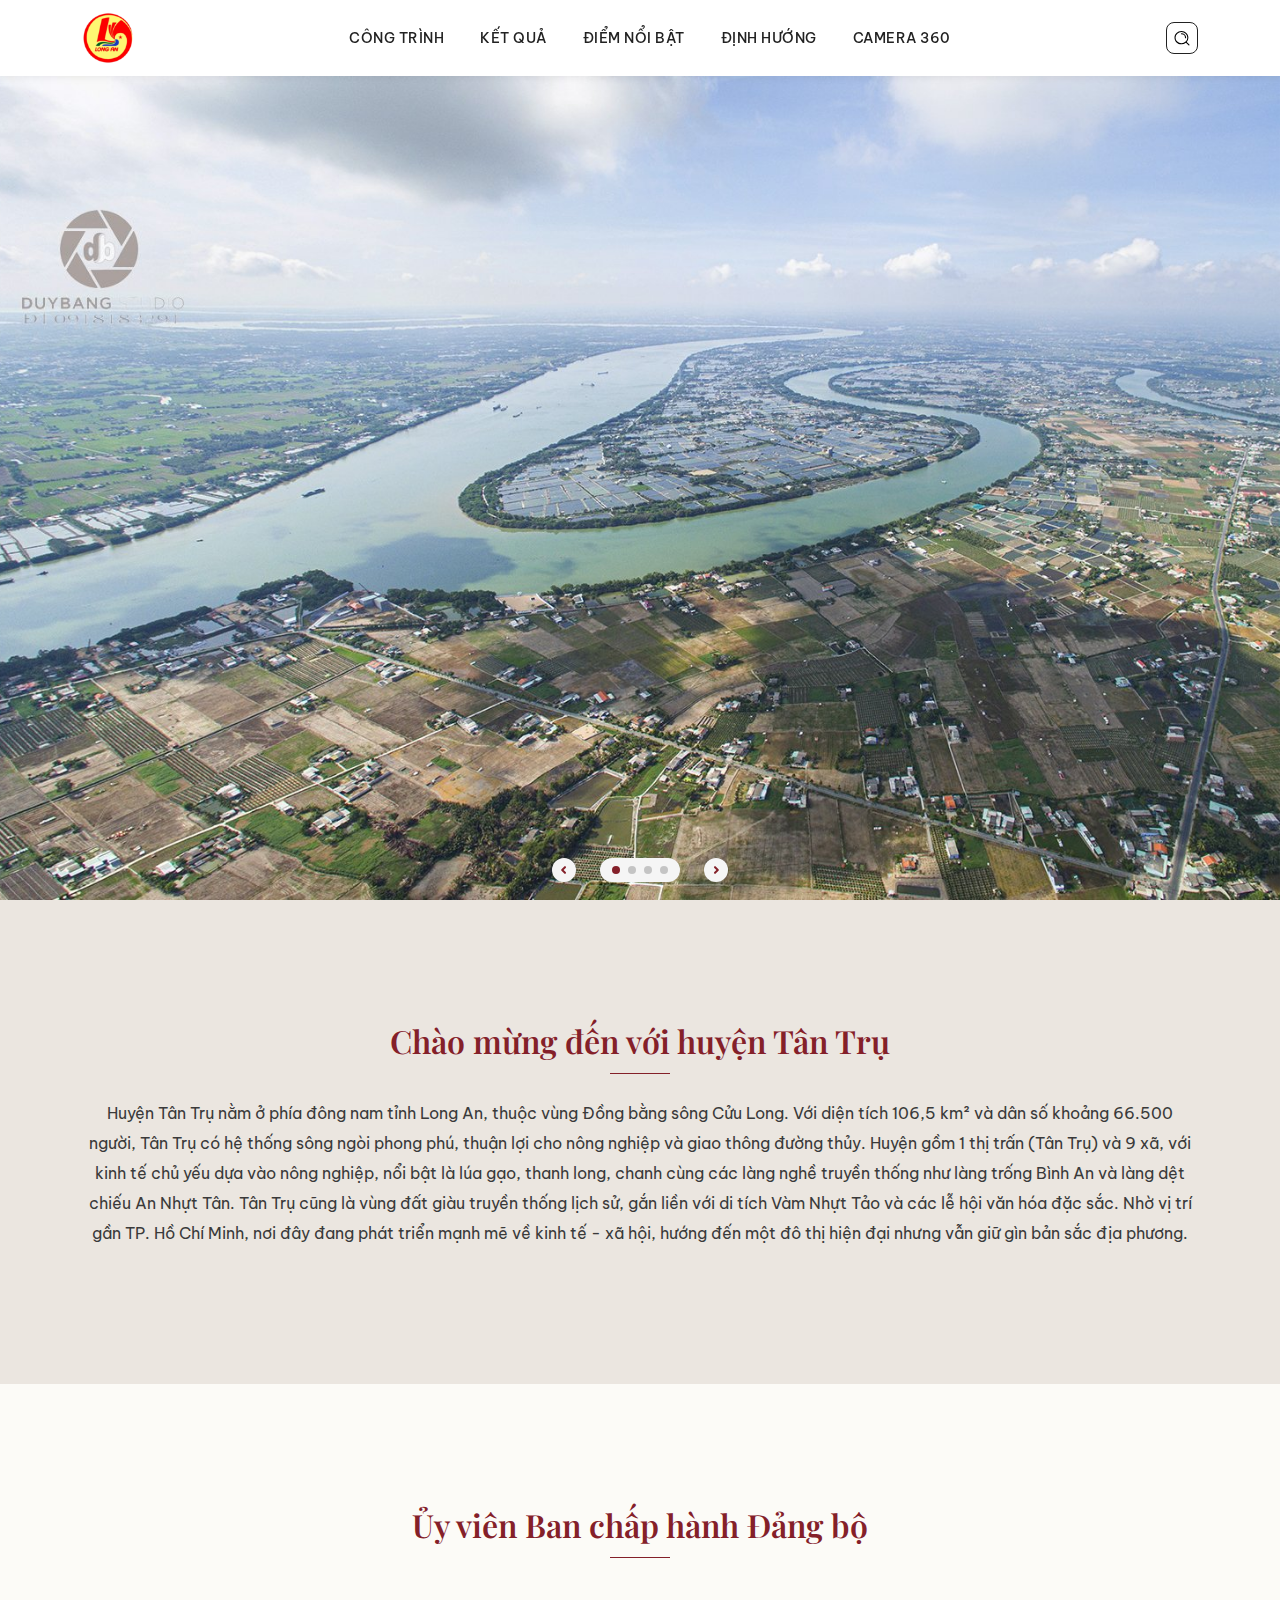
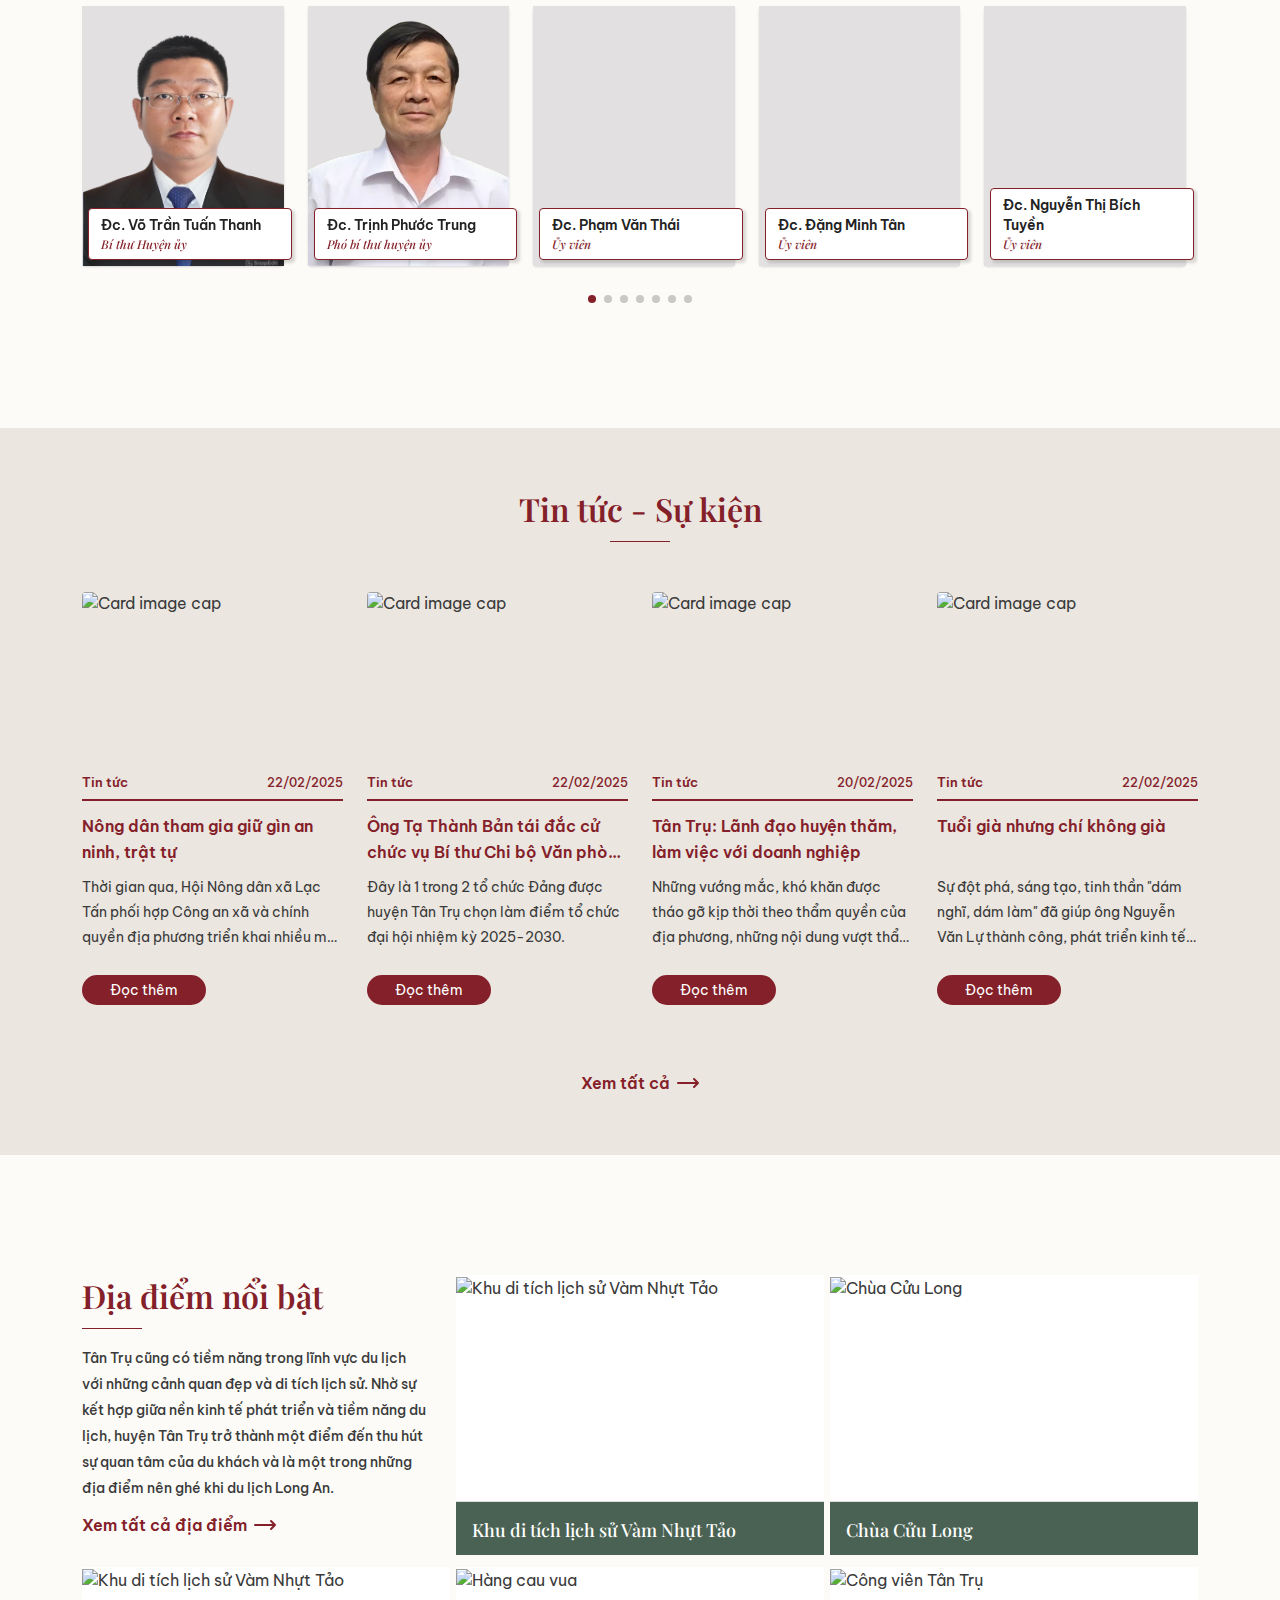
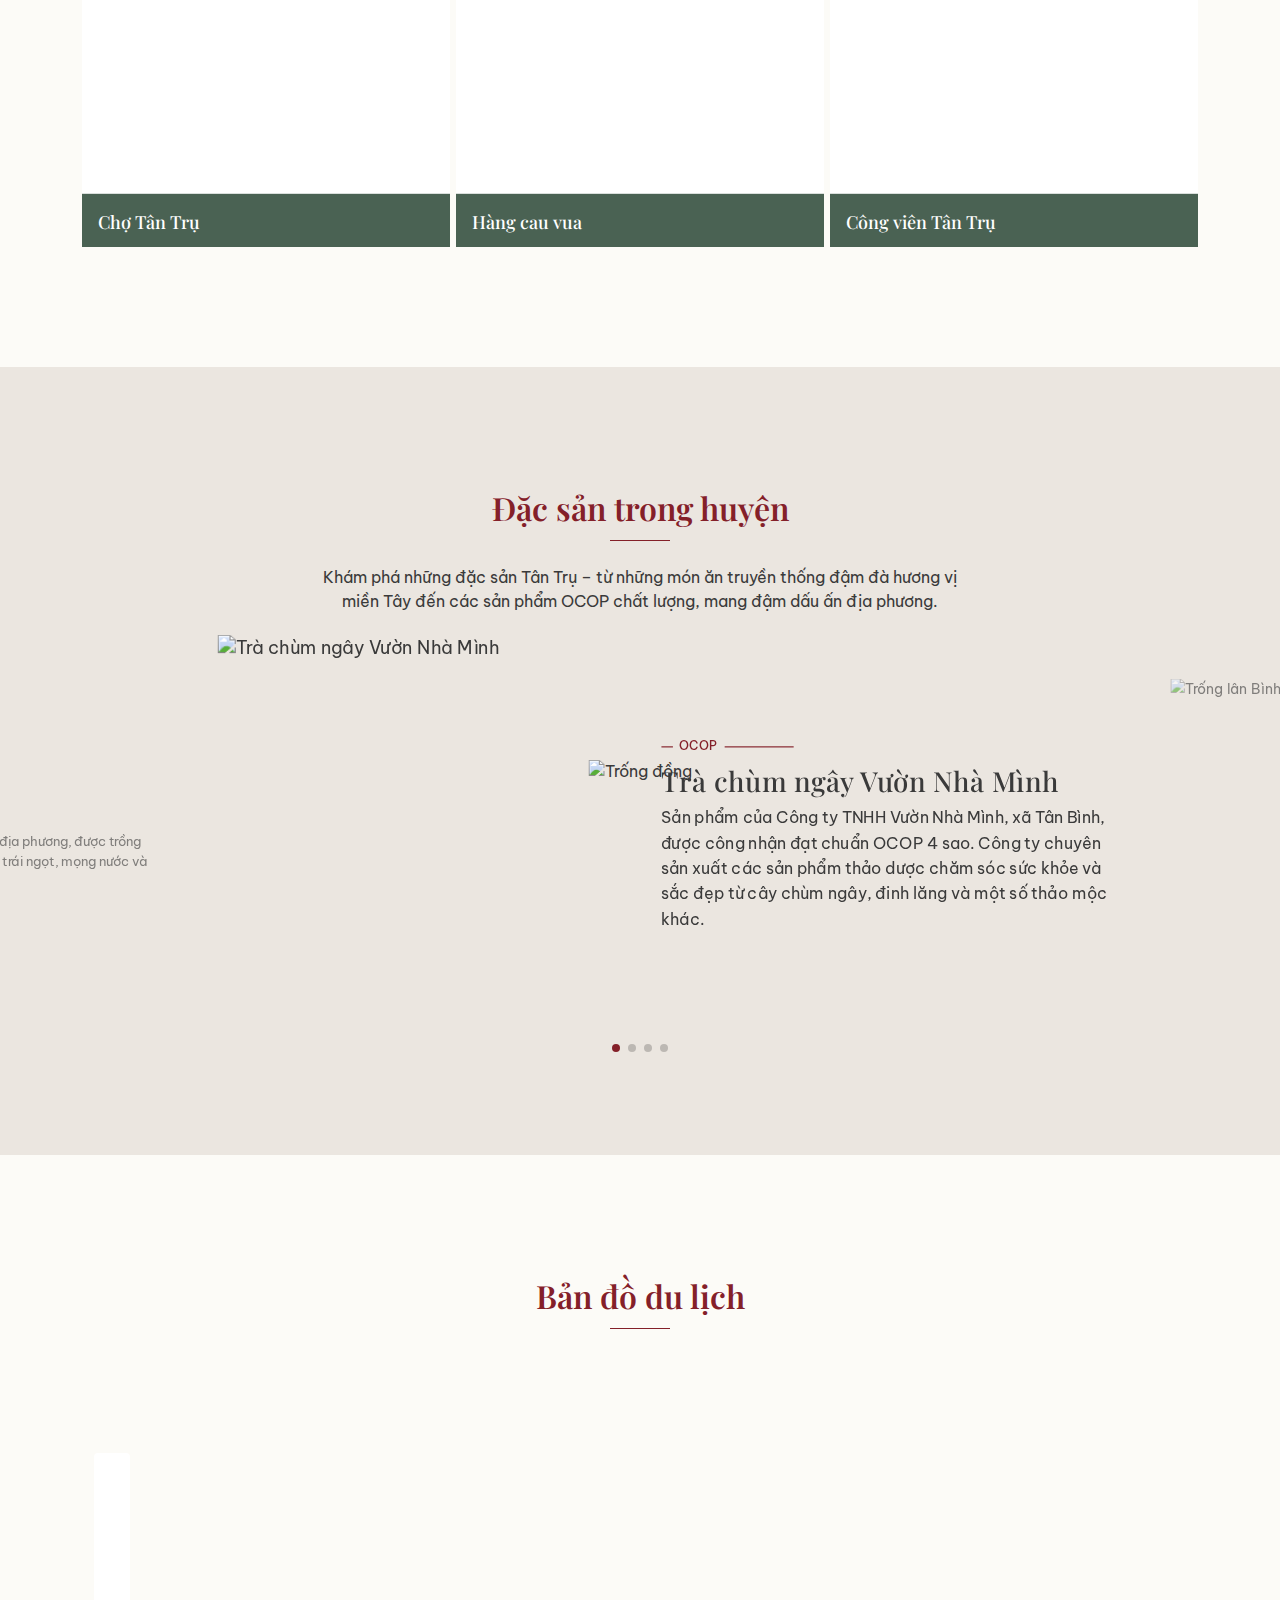
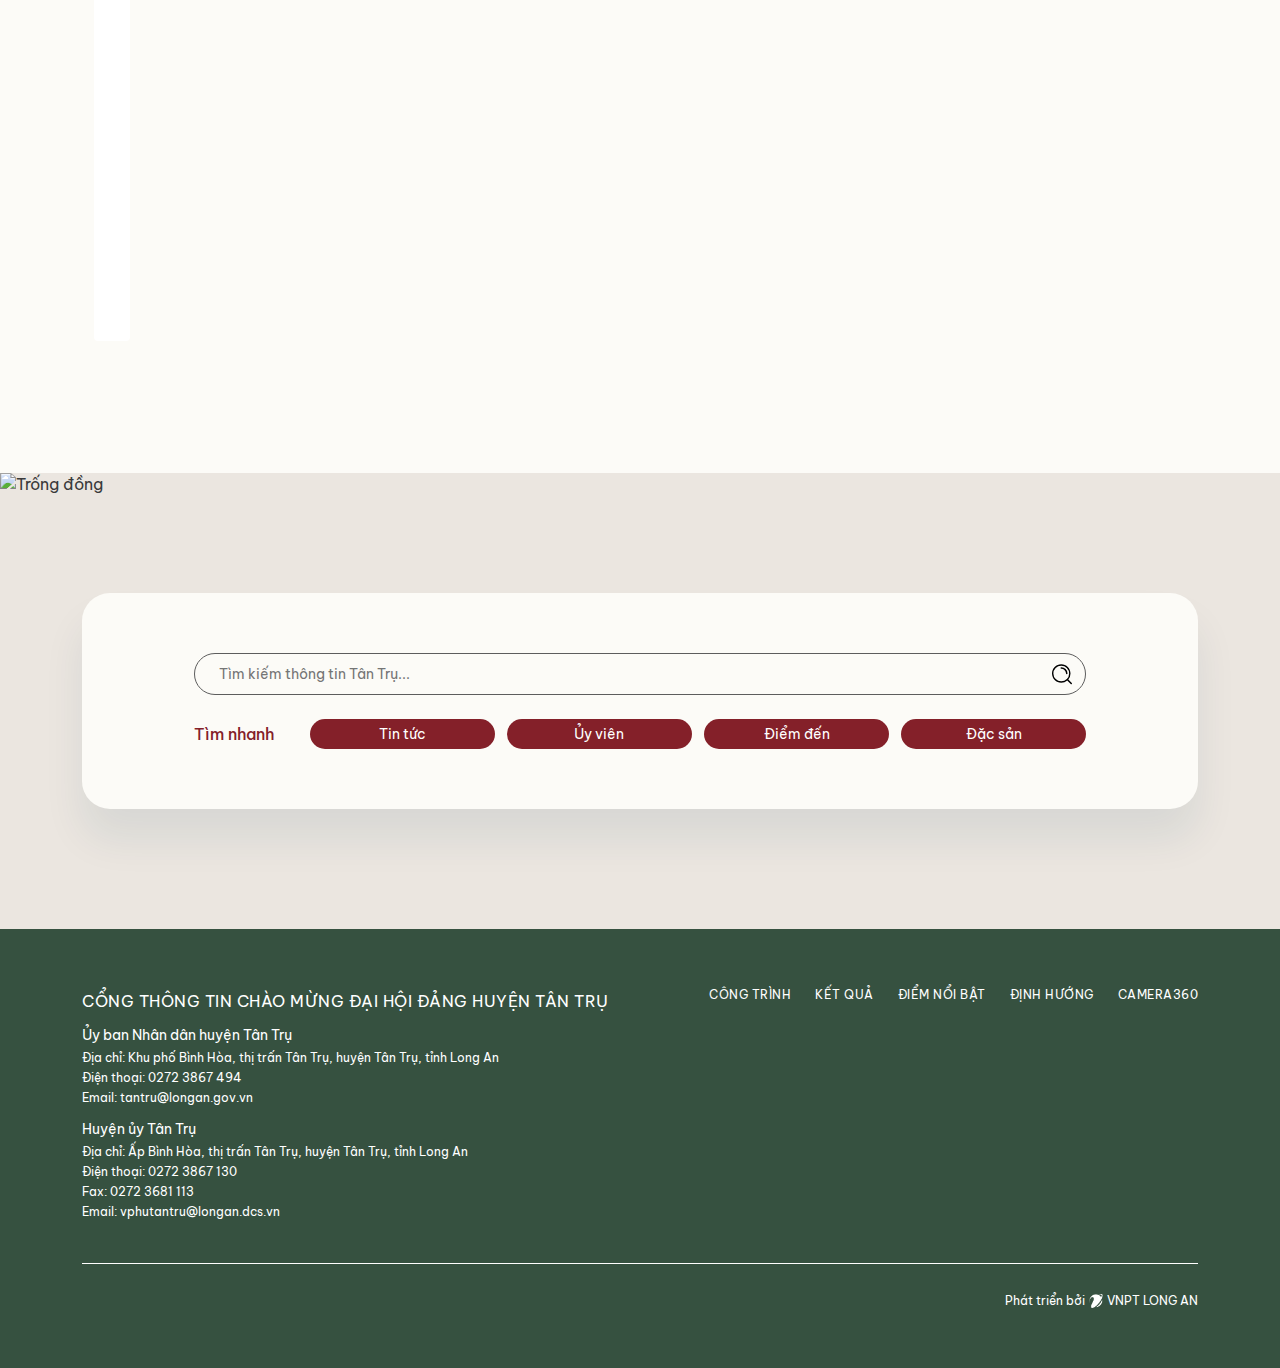
==== index.html @ 0992952b "list member and list destination page" ====
<!DOCTYPE html>
<html lang="en">

<head>
    <meta charset="UTF-8">
    <meta name="viewport" content="width=device-width, initial-scale=1.0">
    <title>Cổng Thông tin chào mừng đại hội Đảng</title>
    <link rel="icon" type="image/png" href="./assets/images/logo.png">

    <!-- library -->
    <link rel="stylesheet" href="./assets/library/bootstrap/bootstrap.min.css" />
    <link rel="stylesheet" href="./assets/library/swiper/swiper-bundle.min.css">
    <link rel="stylesheet" href="https://unpkg.com/leaflet/dist/leaflet.css" />

    <!-- css -->
    <link rel="stylesheet" href="./assets/css/header.css">
    <link rel="stylesheet" href="./assets/css/footer.css">
    <link rel="stylesheet" href="./assets/css/main.css">
    <link rel="stylesheet" href="./assets/css/home.css">
</head>

<body>
    <header>
        <div class="container">
            <div class="header">
                <a href="/" class="logo">
                    <div class="img">
                        <img src="./assets/images/logo.png" alt="Logo">
                    </div>
                </a>
                <nav class="navbar">
                    <a href="/projects.html">Công trình</a>
                    <a href="/results.html">Kết quả</a>
                    <a href="/highlight.html">Điểm nổi bật</a>
                    <a href="/orientation.html">Định hướng</a>
                    <a href="/camera360.html">Camera 360</a>
                </nav>
                <div class="others">
                    <a href="/#search" class="btn-search">
                        <img src="./assets/images/search.svg" alt="search">
                    </a>
                </div>
            </div>
        </div>
    </header>
    <main>
        <section class="banner">
            <div class="banner-slider">
                <div class="swiper-wrapper">
                    <div class="swiper-slide">
                        <img src="./assets/images/banner-8.jpg" alt="banner">
                    </div>
                    <div class="swiper-slide">
                        <img src="https://thanhnien.mediacdn.vn/Uploaded/datdt/2022_01_10/20220102-151017-8941.jpg"
                            alt="banner">
                    </div>
                    <div class="swiper-slide">
                        <img src="./assets/images/banner-5.jpg" alt="banner">
                    </div>
                    <div class="swiper-slide">
                        <img src="./assets/images/banner-7.jpg" alt="banner">
                    </div>
                </div>
                <div class="banner-pagi">
                    <div class="swiper-btn-prev">
                        <svg xmlns="http://www.w3.org/2000/svg" width="48" height="48" viewBox="0 0 24 24">
                            <g fill="none" fill-rule="evenodd">
                                <path
                                    d="M24 0v24H0V0zM12.594 23.258l-.012.002l-.071.035l-.02.004l-.014-.004l-.071-.036q-.016-.004-.024.006l-.004.01l-.017.428l.005.02l.01.013l.104.074l.015.004l.012-.004l.104-.074l.012-.016l.004-.017l-.017-.427q-.004-.016-.016-.018m.264-.113l-.014.002l-.184.093l-.01.01l-.003.011l.018.43l.005.012l.008.008l.201.092q.019.005.029-.008l.004-.014l-.034-.614q-.005-.018-.02-.022m-.715.002a.02.02 0 0 0-.027.006l-.006.014l-.034.614q.001.018.017.024l.015-.002l.201-.093l.01-.008l.003-.011l.018-.43l-.003-.012l-.01-.01z" />
                                <path fill="currentColor"
                                    d="M13.707 8.465a1 1 0 0 1 0 1.414L11.586 12l2.121 2.121a1 1 0 0 1-1.414 1.415l-2.828-2.829a1 1 0 0 1 0-1.414l2.828-2.828a1 1 0 0 1 1.414 0" />
                            </g>
                        </svg>
                    </div>
                    <div class="swiper-pagination"></div>
                    <div class="swiper-btn-next">
                        <svg xmlns="http://www.w3.org/2000/svg" width="48" height="48" viewBox="0 0 24 24">
                            <g fill="none" fill-rule="evenodd">
                                <path
                                    d="M24 0v24H0V0zM12.594 23.258l-.012.002l-.071.035l-.02.004l-.014-.004l-.071-.036q-.016-.004-.024.006l-.004.01l-.017.428l.005.02l.01.013l.104.074l.015.004l.012-.004l.104-.074l.012-.016l.004-.017l-.017-.427q-.004-.016-.016-.018m.264-.113l-.014.002l-.184.093l-.01.01l-.003.011l.018.43l.005.012l.008.008l.201.092q.019.005.029-.008l.004-.014l-.034-.614q-.005-.018-.02-.022m-.715.002a.02.02 0 0 0-.027.006l-.006.014l-.034.614q.001.018.017.024l.015-.002l.201-.093l.01-.008l.003-.011l.018-.43l-.003-.012l-.01-.01z" />
                                <path fill="currentColor"
                                    d="M10.293 8.465a1 1 0 0 0 0 1.414L12.414 12l-2.121 2.121a1 1 0 0 0 1.414 1.415l2.829-2.829a1 1 0 0 0 0-1.414l-2.829-2.828a1 1 0 0 0-1.414 0" />
                            </g>
                        </svg>
                    </div>
                </div>
            </div>
        </section>
        <section class="about">
            <div class="container">
                <img class="shape-1" src="https://staticv2.vnptigate.vn/logo/trong-dong.png" alt="Trống đồng">
                <h1 class="section-title">
                    Chào mừng đến với huyện Tân Trụ
                </h1>
                <div class="content">
                    <p>
                        Huyện Tân Trụ nằm ở phía đông nam tỉnh Long An, thuộc vùng Đồng bằng sông Cửu Long. Với diện
                        tích 106,5 km² và dân số khoảng 66.500 người, Tân Trụ có hệ thống sông ngòi phong phú, thuận lợi
                        cho nông nghiệp và giao thông đường thủy.
                        Huyện gồm 1 thị trấn (Tân Trụ) và 9 xã, với kinh tế chủ yếu dựa vào nông nghiệp, nổi bật là lúa
                        gạo, thanh long, chanh cùng các làng nghề truyền thống như làng trống Bình An và làng dệt chiếu
                        An Nhựt Tân.
                        Tân Trụ cũng là vùng đất giàu truyền thống lịch sử, gắn liền với di tích Vàm Nhựt Tảo và các lễ
                        hội văn hóa đặc sắc. Nhờ vị trí gần TP. Hồ Chí Minh, nơi đây đang phát triển mạnh mẽ về kinh tế
                        - xã hội, hướng đến một đô thị hiện đại nhưng vẫn giữ gìn bản sắc địa phương.
                    </p>
                </div>
            </div>
        </section>
        <section class="member" id="member">
            <div class="container">
                <h2 class="section-title">Ủy viên Ban chấp hành Đảng bộ </h2>
                <div class="member-list">
                    <div class="swiper-wrapper">
                        <div class="member-item swiper-slide">
                            <a href="/member-detail.html">
                                <div class="card">
                                    <div class="card-img">
                                        <img src="./assets/images/Vo-Tran-Tuan-Thanh.png" alt="Võ Trần Tuấn Thanh" class="card-img-top">
                                    </div>
                                    <div class="card-body">
                                        <div class="card-title">Đc. Võ Trần Tuấn Thanh</div>
                                        <div class="card-text">Bí thư Huyện ủy</div>
                                    </div>
                                </div>
                            </a>
                        </div>
                        <div class="member-item swiper-slide">
                            <a href="/member-detail.html">
                                <div class="card">
                                    <div class="card-img">
                                        <img src="./assets/images/Trinh-Phuoc-Trung-1.png" alt="Trịnh Phước Trung"
                                            class="card-img-top">
                                    </div>
                                    <div class="card-body">
                                        <div class="card-title">Đc. Trịnh Phước Trung</div>
                                        <div class="card-text">Phó bí thư huyện ủy</div>
                                    </div>
                                </div>
                            </a>
                        </div>
                        <div class="member-item swiper-slide">
                            <a href="/member-detail.html">
                                <div class="card">
                                    <div class="card-img">
                                        <!-- <img src="./assets/images/avatar-1.png" alt="Phạm Văn Thái" class="card-img-top"> -->
                                    </div>
                                    <div class="card-body">
                                        <div class="card-title">Đc. Phạm Văn Thái</div>
                                        <div class="card-text">Ủy viên</div>
                                    </div>
                                </div>
                            </a>
                        </div>
                        <div class="member-item swiper-slide">
                            <a href="/member-detail.html">
                                <div class="card">
                                    <div class="card-img">
                                        <!-- <img src="./assets/images/avatar-1.png" alt="Đặng Minh Tân" class="card-img-top"> -->
                                    </div>
                                    <div class="card-body">
                                        <div class="card-title">Đc. Đặng Minh Tân</div>
                                        <div class="card-text">Ủy viên</div>
                                    </div>
                                </div>
                            </a>
                        </div>
                        <div class="member-item swiper-slide">
                            <a href="/member-detail.html">
                                <div class="card">
                                    <div class="card-img">
                                        <!-- <img src="./assets/images/avatar-1.png" alt="Nguyễn Thị Bích Tuyền" class="card-img-top"> -->
                                    </div>
                                    <div class="card-body">
                                        <div class="card-title">Đc. Nguyễn Thị Bích Tuyền</div>
                                        <div class="card-text">Ủy viên</div>
                                    </div>
                                </div>
                            </a>
                        </div>
                        <div class="member-item swiper-slide">
                            <a href="/member-detail.html">
                                <div class="card">
                                    <div class="card-img">
                                        <!-- <img src="./assets/images/avatar-1.png" alt="Lê Hồng Hưng" class="card-img-top"> -->
                                    </div>
                                    <div class="card-body">
                                        <div class="card-title">Đc. Lê Hồng Hưng</div>
                                        <div class="card-text">Ủy viên</div>
                                    </div>
                                </div>
                            </a>
                        </div>
                        <a href="/member.html" class="seemore swiper-slide">Xem tất cả ủy viên <svg xmlns="http://www.w3.org/2000/svg" width="24" height="24" viewBox="0 0 24 24">
                            <path fill="none" stroke="currentColor" stroke-linecap="round" stroke-linejoin="round" stroke-width="2" d="m18 8l4 4l-4 4M2 12h20"></path>
                        </svg></a>
                    </div>
                    <div class="swiper-pagination"></div>
                </div>
            </div>
        </section>
        <section class="news">
            <div class="container">
                <h2 class="section-title">Tin tức - Sự kiện</h2>
                <div class="news-list">
                    <div class="news-item">
                        <div class="card">
                            <div class="card-img">
                                <img class="card-img-top"
                                    src="https://www.baolongan.vn/image/news/2025/20250225/images/z6350485477171_0ddef06e6360bc4e21660cf57afa99b6.jpg"
                                    alt="Card image cap">
                            </div>
                            <div class="card-body">
                                <div class="card-sub">
                                    <div class="category">Tin tức</div>
                                    <div class="published-date">22/02/2025</div>
                                </div>
                                <a href="./news-detail.html" class="card-title">Nông dân tham gia giữ gìn an ninh, trật tự </a>
                                <p class="card-text">
                                    Thời gian qua, Hội Nông dân xã Lạc Tấn phối hợp Công an xã và chính quyền địa phương
                                    triển khai nhiều mô hình thiết thực, góp phần giữ gìn an ninh, trật tự tại địa bàn.
                                </p>
                                <a href="./news-detail.html" class="card-btn">Đọc thêm</a>
                            </div>
                        </div>
                    </div>
                    <div class="news-item">
                        <div class="card">
                            <div class="card-img">
                                <img class="card-img-top"
                                    src="https://www.baolongan.vn/image/news/2025/20250222/thumbnail/348x254/621_1740211997.JPG"
                                    alt="Card image cap">
                            </div>
                            <div class="card-body">
                                <div class="card-sub">
                                    <div class="category">Tin tức</div>
                                    <div class="published-date">22/02/2025</div>
                                </div>
                                <a href="./news-detail.html" class="card-title">Ông Tạ Thành Bản tái đắc cử chức vụ Bí thư Chi bộ Văn
                                    phòng HĐND và UBND huyện Tân Trụ</a>
                                <p class="card-text">
                                    Đây là 1 trong 2 tổ chức Đảng được huyện Tân Trụ chọn làm điểm tổ chức đại hội nhiệm
                                    kỳ 2025-2030.
                                </p>
                                <a href="./news-detail.html" class="card-btn">Đọc thêm</a>
                            </div>
                        </div>
                    </div>
                    <div class="news-item">
                        <div class="card">
                            <div class="card-img">
                                <img class="card-img-top"
                                    src="https://www.baolongan.vn/image/news/2025/20250220/thumbnail/348x254/929_1740053610.JPG"
                                    alt="Card image cap">
                            </div>
                            <div class="card-body">
                                <div class="card-sub">
                                    <div class="category">Tin tức</div>
                                    <div class="published-date">20/02/2025</div>
                                </div>
                                <a href="./news-detail.html" class="card-title">Tân Trụ: Lãnh đạo huyện thăm, làm việc với doanh
                                    nghiệp</a>
                                <p class="card-text">
                                    Những vướng mắc, khó khăn được tháo gỡ kịp thời theo thẩm quyền của địa phương,
                                    những nội dung vượt thẩm quyền, đoàn ghi nhận, tổng hợp và báo cáo cấp trên để có
                                    hướng dẫn, giải quyết kịp thời.
                                </p>
                                <a href="./news-detail.html" class="card-btn">Đọc thêm</a>
                            </div>
                        </div>
                    </div>
                    <div class="news-item">
                        <div class="card">
                            <div class="card-img">
                                <img class="card-img-top"
                                    src="https://www.baolongan.vn/image/news/2025/20250219/thumbnail/348x254/609_1739980661.JPG"
                                    alt="Card image cap">
                            </div>
                            <div class="card-body">
                                <div class="card-sub">
                                    <div class="category">Tin tức</div>
                                    <div class="published-date">22/02/2025</div>
                                </div>
                                <a href="./news-detail.html" class="card-title">Tuổi già nhưng chí không già</a>
                                <p class="card-text">
                                    Sự đột phá, sáng tạo, tinh thần "dám nghĩ, dám làm" đã giúp ông Nguyễn Văn Lự thành
                                    công, phát triển kinh tế gia đình, góp phần xây dựng địa phương.
                                </p>
                                <a href="./news-detail.html" class="card-btn">Đọc thêm</a>
                            </div>
                        </div>
                    </div>
                </div>
                <div class="news-seemore">
                    <a href="/news-list.html">
                        <span>Xem tất cả</span>
                        <svg xmlns="http://www.w3.org/2000/svg" width="24" height="24" viewBox="0 0 24 24">
                            <path fill="none" stroke="currentColor" stroke-linecap="round" stroke-linejoin="round"
                                stroke-width="2" d="m18 8l4 4l-4 4M2 12h20" />
                        </svg>
                    </a>
                </div>
            </div>
        </section>
        <section class="destination" id="destination">
            <div class="container">
            <!-- <div class="section-title">Điểm đến hấp dẫn</div> -->
            <div class="destination-list">
                <div class="destination-heading">
                    <h2 class="title section-title">Địa điểm nổi bật</h2>
                    <div class="desc">
                        Tân Trụ cũng có tiềm năng trong lĩnh vực du lịch với những cảnh quan đẹp và di tích lịch sử. Nhờ
                        sự kết hợp giữa nền kinh tế phát triển và tiềm năng du lịch, huyện Tân Trụ trở thành một điểm
                        đến thu hút sự quan tâm của du khách và là một trong những địa điểm nên ghé khi du lịch Long An.
                    </div>
                    <a href="/destination.html" class="seemore">Xem tất cả địa điểm <svg xmlns="http://www.w3.org/2000/svg" width="24" height="24" viewBox="0 0 24 24">
                        <path fill="none" stroke="currentColor" stroke-linecap="round" stroke-linejoin="round" stroke-width="2" d="m18 8l4 4l-4 4M2 12h20"></path>
                    </svg></a>
                </div>
                <div class="destination-item">
                    <div class="card">
                        <div class="card-img">
                            <img src="https://media2.gody.vn/public/images/destination/1/80/khu-di-tich-lich-su-vam-nhut-tao/pl620094a2a60c0-1644205218.jpeg"
                                alt="Khu di tích lịch sử Vàm Nhựt Tảo" class="card-img-top">
                        </div>
                        <div class="card-body">
                            <div class="card-title">Khu di tích lịch sử Vàm Nhựt Tảo</div>
                            <div class="card-text">
                                Vàm Nhựt Tảo là nơi giao hội giữa sông Vàm Cỏ Đông và sông Nhựt Tảo, là nơi đã chứng
                                kiến chiến công vang dội của anh hùng dân tộc Nguyễn Trung Trực trong việc đốt tàu Pháp.
                                Nguyễn Trung Trực là một trong những anh hùng nổi tiếng của Việt Nam trong cuộc kháng
                                chiến chống ách đô hộ của Pháp vào thế kỷ 19. Anh đã dũng cảm dẫn đầu một cuộc kháng
                                chiến biển chống lại hạm đội Pháp, đặc biệt là việc đốt cháy tàu chiến Pháp tại Vàm Nhựt
                                Tảo.
                            </div>
                        </div>
                    </div>
                </div>
                <div class="destination-item">
                    <div class="card">
                        <div class="card-img">
                            <img src="https://cdn.tgdd.vn/Files/2023/11/26/1555979/luu-ngay-5-dia-diem-du-lich-tan-tru-long-an-thu-hut-du-khach-202311262353035414.jpg"
                                alt="Chùa Cửu Long" class="card-img-top">
                        </div>
                        <div class="card-body">
                            <div class="card-title">Chùa Cửu Long</div>
                            <div class="card-text">
                                Chùa Cửu Long là một trong những địa danh tôn giáo và du lịch nổi tiếng tại huyện Tân
                                Trụ, tỉnh Long An. Dựng xây vào thế kỷ 19, chùa Cửu Long có kiến trúc truyền thống của
                                các ngôi chùa Việt Nam, với các đặc điểm như nóc lượn cong, cột gỗ chạm trổ, và những
                                bức tranh tượng trưng về đạo Phật và các vị thần trong phật giáo. Chùa là nơi tôn vinh
                                Đức Phật và là nơi linh thiêng để thực hành thiền định và cầu nguyện cho sự bình an và
                                hạnh phúc của người dân.
                            </div>
                        </div>
                    </div>
                </div>
                <div class="destination-item">
                    <div class="card">
                        <div class="card-img">
                            <img src="http://localhost:5500/assets/images/banner-7.jpg"
                                alt="Khu di tích lịch sử Vàm Nhựt Tảo" class="card-img-top">
                        </div>
                        <div class="card-body">
                            <div class="card-title">Chợ Tân Trụ</div>
                            <div class="card-text">
                                Chợ Tân Trụ cung cấp một loạt các loại hàng hóa đa dạng, thu hút nhiều người mua bán từ
                                các vùng lân cận. Chợ Tân Trụ không chỉ là nơi mua sắm mà còn là trung tâm văn hóa và xã
                                hội quan trọng. Đây là nơi mà người dân có thể gặp gỡ bạn bè, trò chuyện với người dân
                                địa phương cũng như tìm hiểu văn hóa của người dân nơi đây. Nó cũng là điểm đến thú vị
                                cho du khách muốn trải nghiệm không gian chợ truyền thống và tìm hiểu về cuộc sống hàng
                                ngày của người dân địa phương.
                            </div>
                        </div>
                    </div>
                </div>
                <div class="destination-item">
                    <div class="card">
                        <div class="card-img">
                            <img src="https://images2.thanhnien.vn/uploaded/minhnguyet/2020_09_28/du-lich1_OJZA.jpg?width=500"
                                alt="Hàng cau vua" class="card-img-top">
                        </div>
                        <div class="card-body">
                            <div class="card-title">Hàng cau vua</div>
                            <div class="card-text">
                                Hàng Cau Vua với hơn 30 năm tuổi với khoảng 300 cây trồng 2 bên đường, tạo ra một con
                                đường vô cùng nên thơ và mát mẻ. Suốt dọc đường có bố trí ghế ngồi và thùng rác, xung
                                quanh còn được điểm tô bởi vườn thanh long và ruộng lúa. Đây cũng là một trong những địa
                                điểm được du khách gần xa thích thú ghé đến khi có dịp đến Long An.
                            </div>
                        </div>
                    </div>
                </div>
                <div class="destination-item">
                    <div class="card">
                        <div class="card-img">
                            <img src="https://cdn.tgdd.vn/Files/2023/11/26/1555979/luu-ngay-5-dia-diem-du-lich-tan-tru-long-an-thu-hut-du-khach-202311262356026067.jpg"
                                alt="Công viên Tân Trụ" class="card-img-top">
                        </div>
                        <div class="card-body">
                            <div class="card-title">Công viên Tân Trụ</div>
                            <div class="card-text">
                                Công viên Tân Trụ có không gian rộng rãi, mát mẻ và được trang trí đèn leg rất đẹp. Đây
                                là nơi được người dân địa phương tập trung để vui chơi, tập thể dục cũng như gặp gỡ bạn
                                bè. Nếu có dịp đến Tân Trụ, đừng quên ghé công viên Tân Trụ để được hòa mình vào cuộc
                                sống yên bình của người dân nơi đây.
                            </div>
                        </div>
                    </div>
                </div>
            </div>
            </div>
        </section>
        <section class="food" id="food">
            <img src="https://staticv2.vnptigate.vn/logo/trong-dong.png" alt="Trống đồng" class="shape-1">
            <!-- <div class="container"> -->
            <div class="section-title">
                Đặc sản trong huyện
            </div>
            <div class="section-desc">
                Khám phá những đặc sản Tân Trụ – từ những món ăn truyền thống đậm đà hương vị miền Tây đến các sản phẩm
                OCOP chất lượng, mang đậm dấu ấn địa phương.
            </div>
            <div class="food-list">
                <div class="swiper-wrapper">
                    <div class="food-item swiper-slide">
                        <div class="food-img">
                            <img src="http://vnmmoringa.com/wp-content/uploads/2016/01/tra2-600.jpg"
                                alt="Trà chùm ngây Vườn Nhà Mình">
                        </div>
                        <div class="food-infor">
                            <div class="category">OCOP</div>
                            <h3 class="name">Trà chùm ngây Vườn Nhà Mình</h3>
                            <div class="desc">Sản phẩm của Công ty TNHH Vườn Nhà Mình, xã Tân Bình, được công nhận đạt
                                chuẩn OCOP 4 sao. Công ty chuyên sản xuất các sản phẩm thảo dược chăm sóc sức khỏe và
                                sắc đẹp từ cây chùm ngây, đinh lăng và một số thảo mộc khác. </div>
                        </div>
                    </div>
                    <div class="food-item swiper-slide">
                        <div class="food-img">
                            <img src="https://i0.wp.com/cuulong.org/wp-content/uploads/2022/04/lang-nghe-lam-trong-binh-an-long-an-2.jpg?w=900&ssl=1"
                                alt="Trống lân Bình An">
                        </div>
                        <div class="food-infor">
                            <div class="category">OCOP</div>
                            <h3 class="name">Trống lân Bình An</h3>
                            <div class="desc">Sản phẩm truyền thống của làng nghề trống Bình An, xã Bình Lãng, nổi danh
                                khắp Nam Kỳ lục tỉnh. Nghề làm trống tại đây đã tồn tại từ cuối thế kỷ XIX và sản phẩm
                                trống Bình An được biết đến với chất lượng cao, âm thanh vang vọng.</div>
                        </div>
                    </div>
                    <div class="food-item swiper-slide">
                        <div class="food-img">
                            <img src="https://media.vietq.vn/files/HanHien/2020/10/13/thanh%20long%20chau%20thanh.jpg"
                                alt="Thanh long Tân Trụ">
                        </div>
                        <div class="food-infor">
                            <div class="category">Đặc sản</div>
                            <h3 class="name">Thanh long Tân Trụ</h3>
                            <div class="desc">Long An là "vương quốc thanh long" của Việt Nam, và Tân Trụ cũng nổi tiếng
                                với thanh long chất lượng cao, ngọt, mọng nước. Đây là đặc sản tiềm năng, dù không độc
                                quyền của Tân Trụ</div>
                        </div>
                    </div>
                    <div class="food-item swiper-slide">
                        <div class="food-img">
                            <img src="https://phongnhaexplorer.com/wp-content/uploads/2020/07/duahauhamninh5.jpg">
                        </div>
                        <div class="food-infor">
                            <div class="category">Đặc sản</div>
                            <h3 class="name">Dưa hấu Tân Trụ</h3>
                            <div class="desc">Sản phẩm nông sản nổi tiếng của địa phương, được trồng trên vùng đất phù
                                sa màu mỡ, cho trái ngọt, mọng nước và được thị trường ưa chuộng.</div>
                        </div>
                    </div>
                </div>
                <div class="swiper-pagination"></div>
            </div>
            <!-- </div> -->
        </section>
        <section class="map">
            <div class="container">
                <div class="section-title">Bản đồ du lịch</div>
                <div class="map-wrap">
                    <div id="map"></div>
                    <ul id="location-list"></ul>
                </div>
            </div>
        </section>
        <section class="search" id="search">
            <img src="https://staticv2.vnptigate.vn/logo/trong-dong.png" alt="Trống đồng" class="shape-1">
            <div class="container">
                <div class="search-container">
                    <div class="search-wrap">
                        <div class="search-input">
                            <input type="text" id="search-bar" placeholder="Tìm kiếm thông tin Tân Trụ...">
                            <img src="./assets/images/search.svg" alt="search" class="icon-search">
                            <ul id="results"></ul>
                        </div>
                    </div>
                    <div class="search-button">
                        <div class="text">Tìm nhanh</div>
                        <div class="group-btn">
                            <a href="/news.html">Tin tức</a>
                            <a href="/member.html">Ủy viên</a>
                            <a href="/destination.html">Điểm đến</a>
                            <a href="/#food">Đặc sản</a>
                        </div>
                    </div>
                </div>
            </div>
        </section>
    </main>
    <footer>
        <div class="container">
            <div class="footer-wrap">
                <div class="footer-top">
                    <div class="infor">
                        <!-- <div class="logo">
                            <img src="./assets/images/logo.png" alt="logo">
                        </div> -->
                        <div class="title">Cổng Thông tin chào mừng đại hội Đảng huyện Tân Trụ</div>
                        <div class="head">
                            <div class="name">Ủy ban Nhân dân huyện Tân Trụ</div>
                            <div class="list">
                                <div class="item">Địa chỉ: Khu phố Bình Hòa, thị trấn Tân Trụ, huyện Tân Trụ, tỉnh Long
                                    An</div>
                                <div class="item">Điện thoại: 0272 3867 494</div>
                                <div class="item">Email: tantru@longan.gov.vn</div>
                            </div>
                        </div>
                        <div class="head">
                            <div class="name">Huyện ủy Tân Trụ</div>
                            <div class="list">
                                <div class="item">Địa chỉ: Ấp Bình Hòa, thị trấn Tân Trụ, huyện Tân Trụ, tỉnh Long An
                                </div>
                                <div class="item">Điện thoại: 0272 3867 130</div>
                                <div class="item">Fax: 0272 3681 113</div>
                                <div class="item">Email: vphutantru@longan.dcs.vn</div>
                            </div>
                        </div>
                    </div>
                    <div class="menu">
                        <a href="/projects.html" class="menu-item">Công trình</a>
                        <a href="/results.html" class="menu-item">Kết quả</a>
                        <a href="/highlight.html" class="menu-item">Điểm nổi bật</a>
                        <a href="/orientation.html" class="menu-item">Định hướng</a>
                        <a href="/camera360.html" class="menu-item">Camera360</a>
                    </div>
                </div>
                <div class="footer-bottom">
                    <div class="code-by">
                        Phát triển bởi <img src="./assets/images/logo-vnpt.png" alt="VNPT LONG AN"> VNPT LONG AN
                    </div>
                </div>
            </div>
        </div>
    </footer>
</body>

<!-- library -->
<script src="./assets/library/jquery/jquery.min.js"></script>
<script src="./assets/library/swiper/swiper-bundle.min.js"></script>
<script src="./assets/library/validate/jquery.validate.js"></script>
<script src="./assets/library/bootstrap/bootstrap.bundle.min.js"></script>
<script src="https://unpkg.com/leaflet/dist/leaflet.js"></script>

<!-- js -->
<script src="./assets/js/main.js"></script>
<script src="./assets/js/home.js"></script>
<script src="./assets/js/map.js"></script>

</html>
---- assets/css/header.css ----
header {
    position: sticky;
    left: 0;
    top: 0;
    background-color: var(--white-color);
    z-index: 1002;
    box-shadow: 0 -6px 10px 5px rgba(0, 0, 0, 0.1);
}

.header {
    display: flex;
    align-items: center;
    justify-content: space-between;
    padding-block: 12px;
    position: relative;
}

.header .logo img {
    width: auto;
    height: 52px;
}

.header .navbar {
    display: flex;
    align-items: center;
    gap: 36px;
    padding-block: 0;
}

.header .navbar a {
    position: relative;
    font-size: 14px;
    line-height: 1;
    font-weight: 500;
    letter-spacing: 0.5px;
    text-transform: uppercase;
    color: var(--black-color);
}

.header .navbar a::after {
    content: "";
    display: block;
    position: absolute;
    left: 0;
    bottom: -6px;
    width: 0%;
    height: 2px;
    background-color: var(--primary-color);
    transition: all 0.3s linear;
}

.header .navbar a:hover::after {
    width: 100%;
}

.header .others .btn-search {
    display: flex;
    align-items: center;
    justify-content: center;
    cursor: pointer;
    padding: 6px;
    border: 1px solid var(--black-color);
    border-radius: 8px;
}

.header .others .btn-search img {
    width: 18px;
    height: auto;
}
---- assets/css/footer.css ----
footer {
    padding-block: 60px;
    background-color: #365140;
    color: var(--white-color);
}

.footer-top {
    display: flex;
    justify-content: space-between;
    align-items: start;
}

.footer-top .menu {
    display: flex;
    align-items: center;
    gap: 24px;
}

.footer-top .menu a {
    color: var(--white-color);
    font-size: 12px;
    line-height: 1;
    letter-spacing: 0.5px;
    text-transform: uppercase;
    transition: all 0.3s linear;
}

.footer-bottom {
    border-top: 1px solid var(--white-color);
    margin-top: 30px;
    padding-top: 30px;
}

.footer-bottom .code-by {
    font-size: 12px;
    line-height: 1;
    display: flex;
    align-items: center;
    gap: 4px;
    justify-content: end;
}

.footer-bottom .code-by img {
    width: 14px;
    height: auto;
}

.footer-top .title {
    font-size: 16px;
    line-height: 24px;
    text-transform: uppercase;
    letter-spacing: 0.5px;
    margin-bottom: 12px;
}

.footer-top .head {
    margin-bottom: 12px;
}

.footer-top .head .name {
    font-size: 14px;
    line-height: 20px;
    margin-bottom: 4px;
}

.footer-top .head .list .item {
    font-size: 12px;
    line-height: 18px;
    margin-bottom: 2px;
}
---- assets/css/main.css ----
@import url('https://fonts.googleapis.com/css2?family=Playfair+Display:ital,wght@0,400..900;1,400..900&display=swap');

@font-face {
    font-family: 'Be Vietnam Pro';
    src: url('../fonts/BeVietnamPro-Medium.woff2') format('woff2'),
        url('../fonts/BeVietnamPro-Medium.woff') format('woff');
    font-weight: 500;
    font-style: normal;
    font-display: swap;
}

@font-face {
    font-family: 'Be Vietnam Pro';
    src: url('../fonts/BeVietnamPro-Bold.woff2') format('woff2'),
        url('../fonts/BeVietnamPro-Bold.woff') format('woff');
    font-weight: bold;
    font-style: normal;
    font-display: swap;
}

@font-face {
    font-family: 'Be Vietnam Pro';
    src: url('../fonts/BeVietnamPro-Light.woff2') format('woff2'),
        url('../fonts/BeVietnamPro-Light.woff') format('woff');
    font-weight: 300;
    font-style: normal;
    font-display: swap;
}

@font-face {
    font-family: 'Be Vietnam Pro';
    src: url('../fonts/BeVietnamPro-SemiBold.woff2') format('woff2'),
        url('../fonts/BeVietnamPro-SemiBold.woff') format('woff');
    font-weight: 600;
    font-style: normal;
    font-display: swap;
}

@font-face {
    font-family: 'Be Vietnam Pro';
    src: url('../fonts/BeVietnamPro-Thin.woff2') format('woff2'),
        url('../fonts/BeVietnamPro-Thin.woff') format('woff');
    font-weight: 100;
    font-style: normal;
    font-display: swap;
}

@font-face {
    font-family: 'Be Vietnam Pro';
    src: url('../fonts/BeVietnamPro-Regular.woff2') format('woff2'),
        url('../fonts/BeVietnamPro-Regular.woff') format('woff');
    font-weight: normal;
    font-style: normal;
    font-display: swap;
}

@font-face {
    font-family: 'Merriweather';
    src: url('../fonts/Merriweather-Bold.woff2') format('woff2'),
        url('../fonts/Merriweather-Bold.woff') format('woff');
    font-weight: bold;
    font-style: normal;
    font-display: swap;
}

:root {
    --hover-color: #4db2ec;
    --white-color: #ffffff;
    --black-color: #222222;
    --red-color: #B71C1C;
    --yellow-color: #FFD700;
    --grey-light-color: #F5F5F5;
    --green-color: #2E7D32;
    /* --primary-color: #B71C1C; */
    --primary-color: #842029;
    --secondary-color: #842029;
    --text-color: #3a3a3a;
    --bg-color: #fcfbf7;
    --bg-color-2: #ebe6e0;
}

ul {
    list-style: none;
    margin: 0;
    padding: 0;
}

body {
    font-family: 'Be Vietnam Pro';
    font-size: 16px;
    line-height: 22px;
    color: var(--text-color);
    background-color: var(--bg-color);
    overflow-x: hidden;
}

a {
    text-decoration: none;
}

h3,
h2,
h1 {
    font-family: "Playfair Display", serif;
    font-weight: 500;
}

.section-title {
    font-family: "Playfair Display", serif;
    font-size: 32px;
    line-height: 42px;
    font-weight: 600;
    text-align: center;
    margin-bottom: 24px;
    color: var(--primary-color);
    position: relative;
    padding-bottom: 12px;
}

.section-title::before {
    content: "";
    display: block;
    width: 60px;
    height: 1px;
    background-color: var(--primary-color);
    position: absolute;
    bottom: 0;
    left: 50%;
    transform: translateX(-50%);
}

.section-desc {
    max-width: 650px;
    margin-inline: auto;
    text-align: center;
    font-size: 16px;
    line-height: 24px;
    font-weight: 400;
}

.section {
    padding-bottom: 12px;
}

.seemore {
    color: var(--primary-color);
    font-size: 16px;
    line-height: 1;
    font-weight: 600;
    display: flex;
    align-items: center;
    gap: 6px;
    margin-top: 12px;
}

.seemore:hover {
    color: var(--primary-color);
}

.seemore svg {
    transition: all 0.3s linear;
}

.seemore:hover svg {
    transform: translateX(6px);
}
/**
* SWIPER
**/

.swiper-pagination-bullet-active {
    background: var(--primary-color);
}

.pagination {
    gap: 24px;
    display: flex;
    -webkit-box-pack: center;
    justify-content: center;
    -webkit-box-align: center;
    align-items: center;
    margin-top: 40px;
    padding-block: 20px;
}

.pagination .pagination-list {
    display: flex;
    align-items: center;
    gap: 18px;
}

.pagination .btn-next, .pagination .btn-prev {
    border: 1px solid var(--primary-color);
    cursor: pointer;
    display: flex;
    align-items: center;
    justify-content: center;
    transition: 0.3s ease-in-out;
    background-color: rgb(255, 255, 255);
    width: 42px;
    height: 42px;
    border-radius: 50%;
    padding: 0;
}

.pagination .btn-next svg, .pagination .btn-prev svg {
    flex: 1;
    width: 16px;
    height: 16px;
}

.pagination .number {
    color: var(--primary-color);
    font-weight: 400;
    font-size: 14px;
    gap: 12px;
    display: inline-grid;
    -webkit-box-align: center;
    align-items: center;
    -webkit-box-pack: center;
    justify-content: center;
    transition: 0.3s linear;
    background-color: rgb(255, 255, 255);
    cursor: pointer;
    border: 1px solid transparent;
    width: 42px;
    height: 42px;
    border-radius: 100%;
    border: 1px solid var(--primary-color);
}

.pagination .number.active,
.pagination .number:hover {
    background-color: var(--primary-color);
    color: rgb(255, 255, 255);
}
---- assets/css/home.css ----
/**
** BANNER
**/

.banner .banner-pagi {
    position: absolute;
    bottom: 18px;
    left: 50%;
    transform: translateX(-50%);
    display: flex;
    align-items: center;
    gap: 24px;
    z-index: 2;
}

.banner.banner-sub .swiper-slide img {
    height: calc(80vh - 76px);
}

.banner .swiper-slide img {
    display: block;
    width: 100%;
    height: calc(100vh - 76px);
    object-fit: cover;
}

.banner .banner-pagi .swiper-pagination {
    background-color: var(--grey-light-color);
    width: fit-content;
    display: flex;
    align-items: center;
    padding: 8px;
    border-radius: 24px;
    position: relative;
    bottom: unset;
    top: unset;
    left: unset;
    right: unset;
}

.banner .swiper-btn-prev,
.banner .swiper-btn-next {
    background-color: var(--grey-light-color);
    z-index: 2;
    height: 24px;
    width: 24px;
    border-radius: 100%;
    display: flex;
    /* align-items: center; */
    justify-content: center;
}

.banner .swiper-btn-prev svg,
.banner .swiper-btn-next svg {
    width: 100%;
    height: 100%;
    object-fit: contain;
    color: var(--primary-color);
}

/**
* ABOUT
**/

.about {
    padding-block: 120px;
    background-color: var(--bg-color-2);
    overflow: hidden;
    position: relative;
}

.about .shape-1 {
    position: absolute;
    bottom: -100%;
    left: 50%;
    transform: translate(-50%, -30%);
    width: 100%;
}

.about .content {
    font-size: 16px;
    line-height: 30px;
    font-weight: 400;
    text-align: center;
    position: relative;
    z-index: 2;
}

/**
* NEWS
**/

.news {
    padding-block: 60px;
    background-color: var(--bg-color-2);
}

.news .news-list {
    display: grid;
    grid-template-columns: repeat(4, 1fr);
    gap: 56px 24px;
    padding-top: 24px;
}

.news .news-list .news-item .card {
    border: 0;
    background-color: transparent;
}

.news .news-list .card-img {
    width: 100%;
    height: 166px;
    overflow: hidden;
}

.news .news-list .news-item .card-img-top {
    border-radius: 4px;
    height: 100%;
    object-fit: cover;
    width: 100%;
    transition: .3s linear all;
}

.news .news-list .news-item .card:hover .card-img-top {
    transform: scale(1.04);
}

.news .news-list .card-body {
    padding: 0;
    padding-top: 20px;
}

.news .news-list .card-sub {
    display: flex;
    align-items: center;
    justify-content: space-between;
    padding-bottom: 10px;
    margin-bottom: 12px;
    border-bottom: 2px solid var(--primary-color);
}

.news .news-list .card-sub .category {
    font-size: 13px;
    line-height: 1;
    font-weight: 600;
    color: var(--primary-color);
}

.news .news-list .card-sub .published-date {
    font-size: 12px;
    line-height: 1;
    font-weight: 500;
    color: var(--primary-color);
}

.news .news-list .card-title {
    font-size: 16px;
    font-weight: 600;
    line-height: 26px;
    color: var(--primary-color);
    overflow: hidden;
    display: -webkit-box;
    -webkit-line-clamp: 2;
    line-clamp: 2;
    -webkit-box-orient: vertical;
    min-height: 52px;
    transition: all 0.3s linear;
}

.news .news-list .card-text {
    font-size: 14px;
    font-weight: 400;
    line-height: 25px;
    /* color: #5d5d5d; */
    margin-top: 10px;
    margin-bottom: 0;
    display: block;
    overflow: hidden;
    display: -webkit-box;
    -webkit-line-clamp: 3;
    line-clamp: 3;
    -webkit-box-orient: vertical;
    min-height: 75px;
}

.news .news-list .card-title:hover {
    color: var(--secondary-color);
}

.news .news-list .card-btn {
    background-color: var(--secondary-color);
    color: var(--white-color);
    font-size: 14px;
    line-height: 1;
    padding: 8px 28px 8px;
    border-radius: 18px;
    text-decoration: none;
    margin-top: 25px;
    display: block;
    width: fit-content;
    transition: all .3s linear;
}

.news .news-list .card-btn:hover {
    transform: scale(1.04);
}

.news .news-seemore {
    margin-top: 66px;
    display: flex;
    align-items: center;
    justify-content: center;
}

.news .news-seemore a {
    color: var(--primary-color);
    font-size: 16px;
    line-height: 1;
    font-weight: 600;
    display: flex;
    align-items: center;
    justify-content: center;
    gap: 6px;
}

.news .news-seemore a svg {
    transition: all 0.3s linear;
}

.news .news-seemore a:hover svg {
    transform: translateX(6px);
}

/**
* NEWS
**/

#news-detail .news {
    background-color: var(--bg-color);
    padding-top: 0;
}

.detail {
    padding: 80px 0 0px;
    /* background-color: var(--bg-color-2); */
}

.detail .detail-container {
    padding-inline: 120px;
}

.detail .detail-header {
    padding-bottom: 40px;
    margin-bottom: 40px;
    border-bottom: 2px solid var(--primary-color);
}

.detail .detail-header .title {
    font-size: 32px;
    line-height: 42px;
    font-weight: 600;
    color: var(--primary-color);
    margin: 12px 0;
}

.detail .detail-header .type {
    font-size: 22px;
    color: var(--primary-color);
    font-weight: 500;
    line-height: 24px;
}

.detail .detail-header .time {
    font-size: 16px;
    font-weight: 500;
    line-height: 30px;
    color: var(--primary-color);
}

.detail .detail-content {
    padding-bottom: 12px;
    border-bottom: 2px solid var(--primary-color);
}

.detail .detail-content img {
    width: 100%;
    height: auto;
}

.detail .detail-content p {
    font-size: 16px;
    line-height: 24px;
    font-weight: 300;
}

/**
* MEMBER
**/

.member {
    padding-block: 120px;
}

.member-list {
    padding-top: 24px;
    overflow-x: hidden;
    padding-bottom: 42px;
    position: relative;
    padding-right: 12px;
    display: grid;
    grid-template-columns: repeat(5, 1fr);
    gap: 36px 24px;
}

.member-list .swiper-container {
    width: 100%;
    height: 100%;
    margin-left: auto;
    margin-right: auto;
}

.member-list .swiper-pagination {
    bottom: 0;
    top: unset;
}

.member-list .card {
    border: 0;
    position: relative;
    box-shadow: rgba(0, 0, 0, 0.1) 0px 1px 3px 0px, rgba(0, 0, 0, 0.06) 0px 1px 2px 0px;
}

.member-list .card-img {
    width: 100%;
    height: 260px;
    background-color: #e2e0e1;
    border-radius: 0px;
    background-image: url('https://staticv2.vnptigate.vn/logo/trong-dong.png');
    background-repeat: no-repeat;
    background-position: 50%;
    background-size: 120%;
}

.member-list .card-img img {
    width: 100%;
    height: 100%;
    object-fit: cover;
}

.member-list .card-body {
    padding: 6px 12px;
    /* padding-top: 12px; */
    position: absolute;
    right: -8px;
    left: 6px;
    bottom: 6px;
    background-color: var(--white-color);
    border-radius: 4px;
    border: 1px solid var(--primary-color);
    box-shadow: rgba(0, 0, 0, 0.15) 2.4px 2.4px 3.2px;
}

.member-list .card-title {
    font-size: 14px;
    font-weight: 600;
    line-height: 20px;
    color: var(--black-color);
    margin-bottom: 0;
}

.member-list .card-text {
    font-family: "Playfair Display", serif;
    font-style: italic;
    font-size: 12px;
    line-height: 18px;
    font-weight: 500;
    color: var(--secondary-color);
}

.member-list .navigation-pagi {
    position: absolute;
    right: 12px;
    bottom: 0;
    display: flex;
    align-items: center;
    gap: 28px;
    z-index: 11;
}

.member-list .navigation-pagi svg {
    color: var(--primary-color);
    width: 28px;
    height: auto;
}

.member-detail {
    padding-block: 80px;
    position: relative;
    overflow: hidden;
    background-color: var(--bg-color-2);
}

.member-detail .shape-1 {
    position: absolute;
    right: 0;
    top: 50%;
    transform: translateY(-50%);
    z-index: 1;
}

.member-detail .member-wrap {
    position: relative;
    z-index: 2;
    display: grid;
    grid-template-columns: 30% 70%;
    gap: 48px;
}

.member-detail .member-wrap .member-img {
    background-color: #fff;
    box-shadow: rgba(99, 99, 99, 0.2) 0px 2px 8px 0px;
    width: 100%;
    max-height: 380px;
}

.member-detail .member-wrap .member-img img {
    width: 100%;
    height: 100%;
    object-fit: contain;
}

.member-detail .member-wrap .member-infor .name {
    font-size: 25px;
    line-height: 37px;
    color: var(--primary-color);
    font-weight: 600;
    text-transform: uppercase;
    margin-bottom: 4px;
}

.member-detail .member-wrap .member-infor .position {
    font-size: 20px;
    line-height: 30px;
    font-weight: 600;
    color: #842028c9;
    margin-bottom: 6px;
}

.member-detail .member-wrap .member-infor ul {
    list-style: disc;
    list-style-position: inside;
}

.member-detail .member-wrap .member-infor ul li {
    margin-bottom: 4px;
    font-weight: 400;
}

.member-list .seemore {
    background-color: var(--bg-color-2);
    margin: 0;
    width: 100%;
    height: 260px;
    color: var(--primary-color);
    font-size: 14px;
    display: flex;
    align-items: center;
    justify-content: center;
    box-shadow: rgba(0, 0, 0, 0.1) 0px 1px 3px 0px, rgba(0, 0, 0, 0.06) 0px 1px 2px 0px;
}

.member.member-sub {
    padding-top: 0;
    padding-bottom: 60px;
}

/**
* DESTINATION
**/

.destination {
    padding-block: 120px;
}

.destination .destination-list {
    display: grid;
    grid-template-columns: repeat(3, 1fr);
    gap: 6px;
}

.destination .destination-list .card {
    border: 0;
    position: relative;
    overflow: hidden;
    border-radius: 0;
}

.destination .destination-list .card:hover .card-body {
    transform: translateY(0%);
}

.destination .destination-list .card-img {
    height: 280px;
    width: 100%;
}

.destination .destination-list .card-img img {
    height: 100%;
    width: 100%;
    object-fit: cover;
    border-radius: 0;
}

.destination .destination-list .card-body {
    position: absolute;
    left: 0;
    right: 0;
    top: 0;
    bottom: 0;
    background-color: rgb(54, 81, 64, 0.9);
    transform: translateY(81%);
    transition: all 0.3s linear;
}

.destination .destination-list .card-title {
    font-family: "Playfair Display", serif;
    font-size: 18px;
    line-height: 24px;
    font-weight: 500;
    color: var(--white-color);
    margin-bottom: 12px;
}

.destination .destination-list .card-text {
    color: var(--white-color);
    font-size: 12px;
    line-height: 22px;
    font-weight: 400;
}

.destination .destination-heading {
    padding: 0px 24px 24px 0;
}

.destination .destination-heading .title {
    font-size: 32px;
    line-height: 42px;
    font-weight: 600;
    margin-bottom: 16px;
    color: var(--primary-color);
    text-align: left;
}

.destination .destination-heading .title::before {
    left: 0;
    transform: unset;
}

.destination .destination-heading .desc {
    font-size: 14px;
    line-height: 26px;
    font-weight: 500;
}

.destination.destination-all {
    padding-block: 60px;
    padding-top: 0;
}

/**
* FOOD
**/

.food {
    background-color: var(--bg-color-2);
    padding-block: 120px;
    position: relative;
    overflow: hidden;
}

.food .shape-1 {
    position: absolute;
    top: 50%;
    left: 50%;
    transform: translate(-50%, -5%);
}

.food .food-list {
    position: relative;
    padding-top: 48px;
}

.food .food-list .swiper-wrapper {
    padding-bottom: 24px;
}

.food .food-item {
    display: grid;
    grid-template-columns: repeat(2, 1fr);
    gap: 36px;
}

.food .food-item .food-img {
    width: 100%;
    display: flex;
    justify-content: end;
}

.food .food-item .food-img img {
    width: 350px;
    height: 350px;
    object-fit: contain;
}

.food .food-item .food-infor {
    display: flex;
    flex-direction: column;
    justify-content: center;
}

.food .food-item .name {
    font-size: 24px;
    line-height: 26px;
    letter-spacing: 0.5px;
}

.food .food-item .category {
    font-size: 10px;
    line-height: 1;
    font-weight: 500;
    text-transform: uppercase;
    margin-bottom: 12px;
    color: var(--primary-color);
    display: flex;
    align-items: center;
    gap: 6px;
    letter-spacing: 0.5px;
}

.food .food-item .category::after,
.food .food-item .category::before {
    content: "";
    display: block;
    width: 60px;
    height: 1px;
    background-color: var(--primary-color);
}

.food .food-item .category::before {
    width: 10px;
}

.food .food-item .desc {
    font-size: 14px;
    line-height: 22px;
    font-weight: 400;
    max-width: 450px;
}

.food .swiper-pagination {
    bottom: unset;
}

.food .food-item.swiper-slide {
    scale: 0.9;
    opacity: 0.6;
    transition: all 0.3s linear;
}

.food .food-item.swiper-slide-active {
    opacity: 1;
    scale: 1.15;
}

/**
* MAP
**/

#map {
    height: 600px;
}

.map {
    padding-block: 120px;
}

.map .map-wrap {
    position: relative;
}

.map .card-img-top {
    width: 100%;
    height: 100px;
    object-fit: cover;
}

.map .leaflet-popup-content {
    width: 220px !important;
    margin: 12px;
}

.map .card-body {
    padding: 12px;
}

.map .leaflet-container a.leaflet-popup-close-button {
    background-color: var(--white-color);
}

#location-list {
    position: absolute;
    left: 12px;
    top: 100px;
    bottom: 12px;
    z-index: 1001;
    background-color: var(--white-color);
    padding: 12px 18px;
    border-radius: 4px;
}

#location-list li {
    font-size: 12px;
    font-weight: 500;
    cursor: pointer;
    display: flex;
    align-items: center;
    gap: 6px;
    margin-bottom: 4px;
    transition: all 0.3s linear;
}

#location-list li:hover,
#location-list li.active {
    color: var(--primary-color);
}

.map .leaflet-touch .leaflet-control-attribution {
    font-size: 12px;
    line-height: 20px;
    font-weight: 500;
    color: var(--text-color);
}

.map .leaflet-touch .leaflet-control-attribution a,
.map .leaflet-touch .leaflet-control-attribution span {
    display: none;
}

/**
* SEARCH
**/

.search {
    padding-block: 120px;
    background-color: var(--bg-color-2);
    position: relative;
}

.search .shape-1 {
    position: absolute;
    top: 0;
    left: 0;
    width: 100%;
    height: 100%;
    object-fit: cover;
}

.search-container {
    padding-block: 60px;
    background-color: var(--white-color);
    box-shadow: 0px 30px 40px #00405315;
    border-radius: 28px;
    position: relative;
    z-index: 2;
    background-color: var(--bg-color);
}

.search-wrap {
    display: flex;
    align-items: center;
    justify-content: center;
}

.search-input {
    position: relative;
    width: 80%;
}

.search-input input {
    width: 100%;
    height: 42px;
    margin-inline: auto;
    outline: none;
    padding-inline: 24px;
    border-radius: 24px;
    border: 1px solid #5d5d5d;
    color: #5d5d5d;
    font-size: 14px;
    line-height: 1;
    background-color: var(--bg-color);
}

.search .search-input #results {
    position: absolute;
    top: calc(100% + 4px);
    left: 0;
    right: 0;
    border-radius: 8px;
    overflow: hidden;
    max-height: 200px;
    overflow-y: auto;
    background-color: var(--white-color);
    box-shadow: 0px 30px 40px #00405315;
    display: none;
}

.search .search-input #results.active {
    display: block;
}

.search .search-input #results li:not(:last-child) {
    margin-bottom: 2px;
}

.search .search-input #results li {
    padding: 8px 24px;
    background-color: var(--white-color);
    background-color: var(--bg-color-2);
    cursor: pointer;
}

.search .search-input #results li a {
    font-size: 14px;
    color: var(--text-color);
    transition: all 0.3s linear;
}

.search .search-input #results li a:hover {
    color: var(--primary-color);
}

.icon-search {
    position: absolute;
    top: 50%;
    transform: translateY(-50%);
    right: 12px;
}

.search .search-button .text {
    font-size: 16px;
    line-height: 1;
    font-weight: 500;
    color: var(--primary-color);
}

.search .search-button {
    width: 80%;
    margin-inline: auto;
    display: flex;
    align-items: center;
    justify-content: space-between;
    padding-top: 24px;
    gap: 36px;
}

.search .search-button .group-btn {
    display: grid;
    grid-template-columns: repeat(4, 1fr);
    gap: 12px;
    flex: 1;
}

.search .search-button .group-btn a {
    display: inline-block;
    color: var(--white-color);
    background-color: var(--primary-color);
    padding: 8px 36px;
    font-size: 14px;
    line-height: 1;
    border-radius: 24px;
    text-align: center;
}

.search-sub {
    margin-top: 40px;
    margin-bottom: 40px;
    box-shadow: unset;
    padding-block: 0;
}

/**
* HIGHLIGHT
**/

.highlight {
    padding: 80px 0 0px;
    background-color: var(--white-color);
}

.highlight .highlight-desc {
    font-size: 16px;
    line-height: 30px;
    font-weight: 400;
    text-align: center;
    position: relative;
}

.highlight .highlight-list {
    padding-top: 80px;
}

.highlight .highlight-item {
    display: grid;
    grid-template-columns: repeat(2, 1fr);
}

.highlight .highlight-item:nth-child(odd) .highlight-infor {
    padding-left: 65px;
}


.highlight .highlight-item:nth-child(even)> :nth-child(1) {
    order: 2;
}

.highlight .highlight-item:nth-child(even)> :nth-child(2) {
    order: 1;
    margin-left: auto;
}

.highlight .highlight-item:nth-child(even) .highlight-infor {
    padding-right: 65px;
}

.highlight .highlight-item .title {
    font-family: "Playfair Display", serif;
    font-size: 32px;
    font-weight: 600;
    line-height: 42px;
    color: var(--primary-color);
}

.highlight .highlight-item .desc {
    font-size: 14px;
    line-height: 26px;
    font-weight: 400;
}

.highlight .highlight-item .highlight-img {
    width: 100%;
    min-height: 450px;
}

.highlight .highlight-item .highlight-img img {
    width: 100%;
    height: 100%;
    object-fit: cover;
}

.highlight .highlight-item .highlight-infor {
    display: flex;
    flex-direction: column;
    gap: 24px;
    justify-content: center;
    height: 100%;
    max-width: 600px;
    padding: 60px 0;
    background-color: var(--bg-color);
}

/**
* RESULT
**/

.result {
    padding-block: 80px;
    background-color: var(--white-color);
}

.result .section-title {
    max-width: 750px;
    margin-inline: auto;
}

.result table {
    margin-top: 36px;
}

table {
    width: 100%;
    margin: 0 auto;
    border-collapse: collapse;
}

th,
td {
    border: 1px solid #ccc;
    padding: 10px;
    text-align: left;
}

th {
    background-color: var(--bg-color-2);
}

/**
* PROJECT
**/

.project {
    padding: 80px 0 80px;
}

.section-title-sub {
    font-size: 24px;
    font-weight: 600;
    color: var(--primary-color);
    margin-bottom: 12px;
}

.project .project-title {
    font-size: 18px;
    font-weight: 600;
    color: var(--primary-color);
}
/* 
.project .project-title::after {
    content: '';
    display: block;
    width: 60px;
    height: 1px;
    margin-top: 8px;
    background-color: var(--primary-color);
} */

.project .project-list {
    display: grid;
    grid-template-columns: repeat(3, 1fr);
    gap: 24px;
    padding-top: 24px;
    padding-bottom: 60px;
}

.project .project-item .card {
    border: 0;
    box-shadow: rgba(0, 0, 0, 0.1) 0px 1px 3px 0px, rgba(0, 0, 0, 0.06) 0px 1px 2px 0px;
}

.project .project-item .card-body {
    position: absolute;
    height: auto;
    left: 0;
    right: 0;
    bottom: 0px;
    padding: 100px 24px 24px 24px;
    z-index: 2;
    background: linear-gradient(to bottom, rgba(0, 0, 0, 0) 0%, rgb(0, 0, 0) 100%);
}

.project .project-item .card-title {
    color: var(--white-color);
    font-size: 18px;
    line-height: 28px;
    font-weight: 600;
    text-transform: uppercase;
    margin-bottom: 0;
    letter-spacing: -0.2px;
    display: block;
    /* min-height: 48px; */
    transition: all 0.3s linear;
}

.project .project-item .card-title:hover {
    text-decoration: underline;
}

.project .project-item .card-img img {
    width: 100%;
    height: 380px;
    object-fit: cover;
}

.project .project-desc * {
    font-size: 16px;
    line-height: 24px;
    letter-spacing: 0px;
}

.project .project-content {
    padding-left: 24px;
}

.project .project-desc ul {
    list-style: disc;
    padding-left: 32px;
}

.project .project-desc li {
    margin-bottom: 8px;
}

.project .member-list {
    display: grid;
    grid-template-columns: repeat(5, 1fr);
    gap: 36px 24px;
}
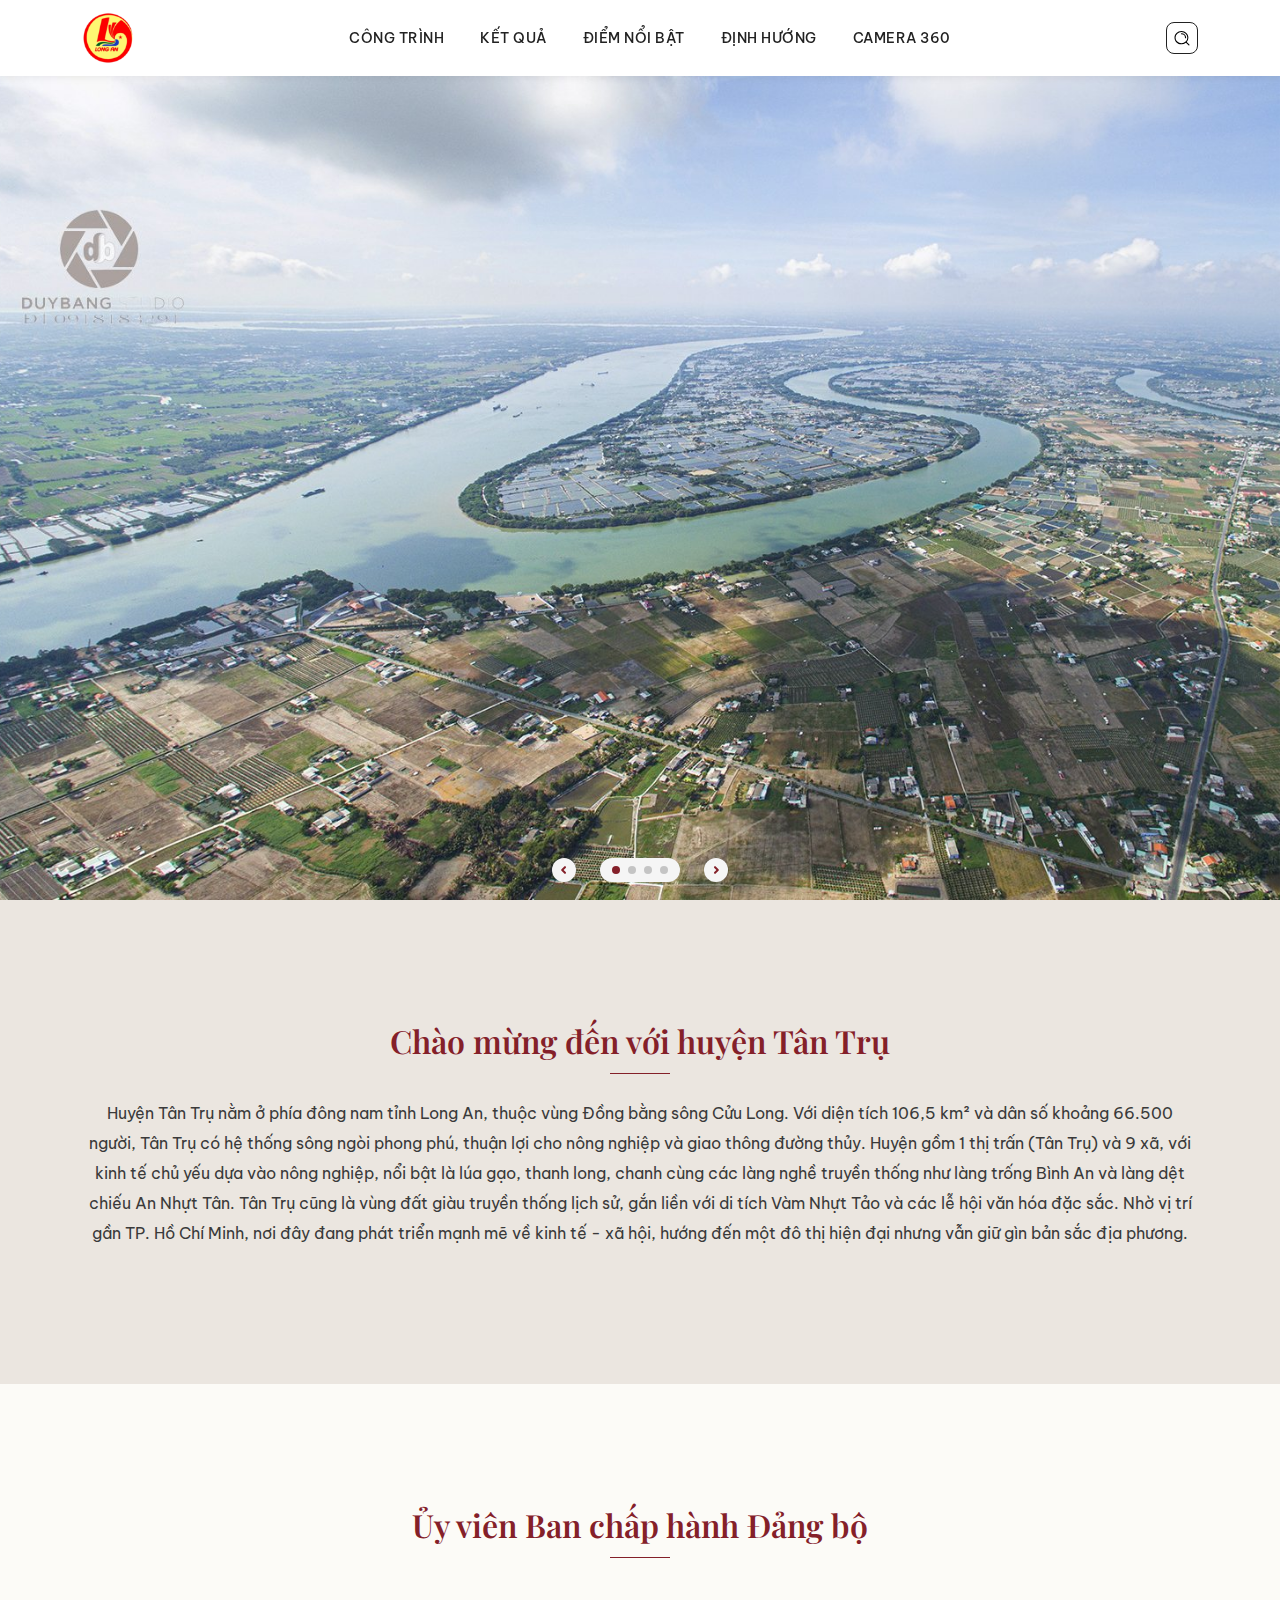
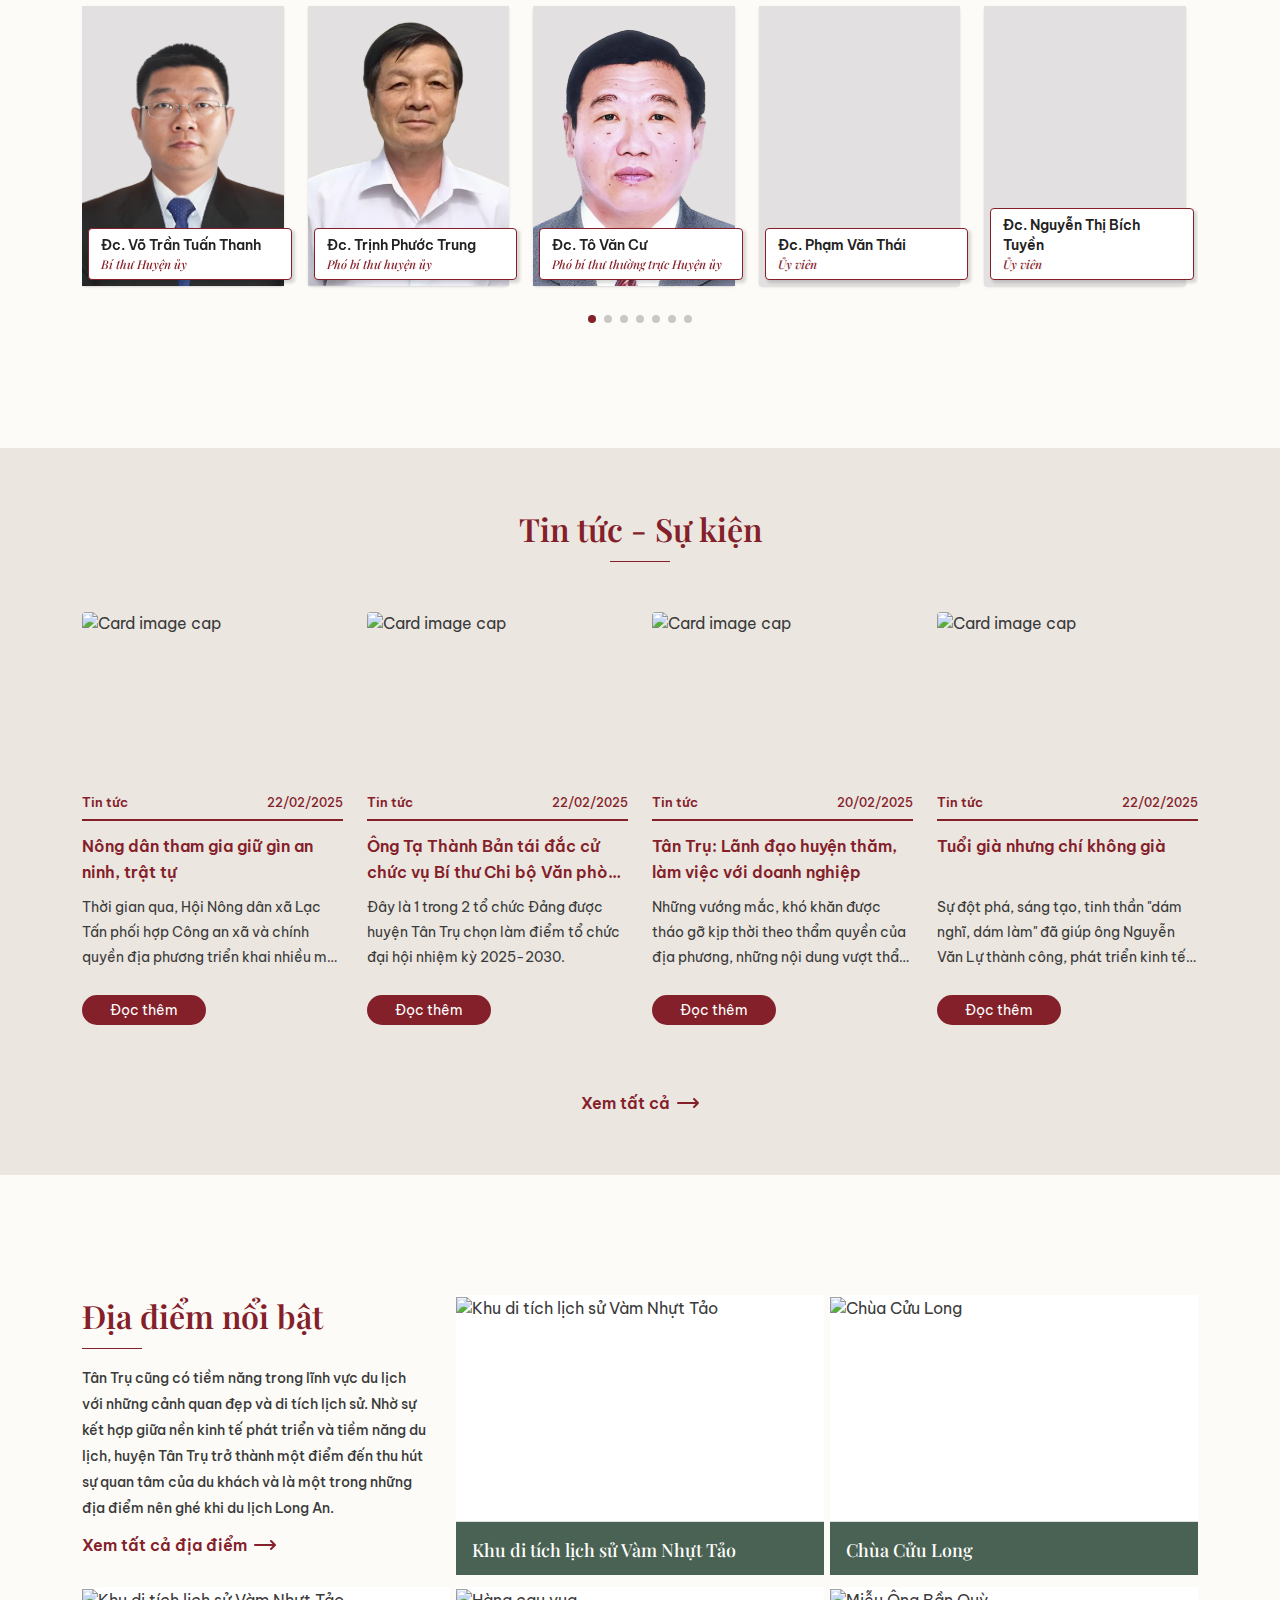
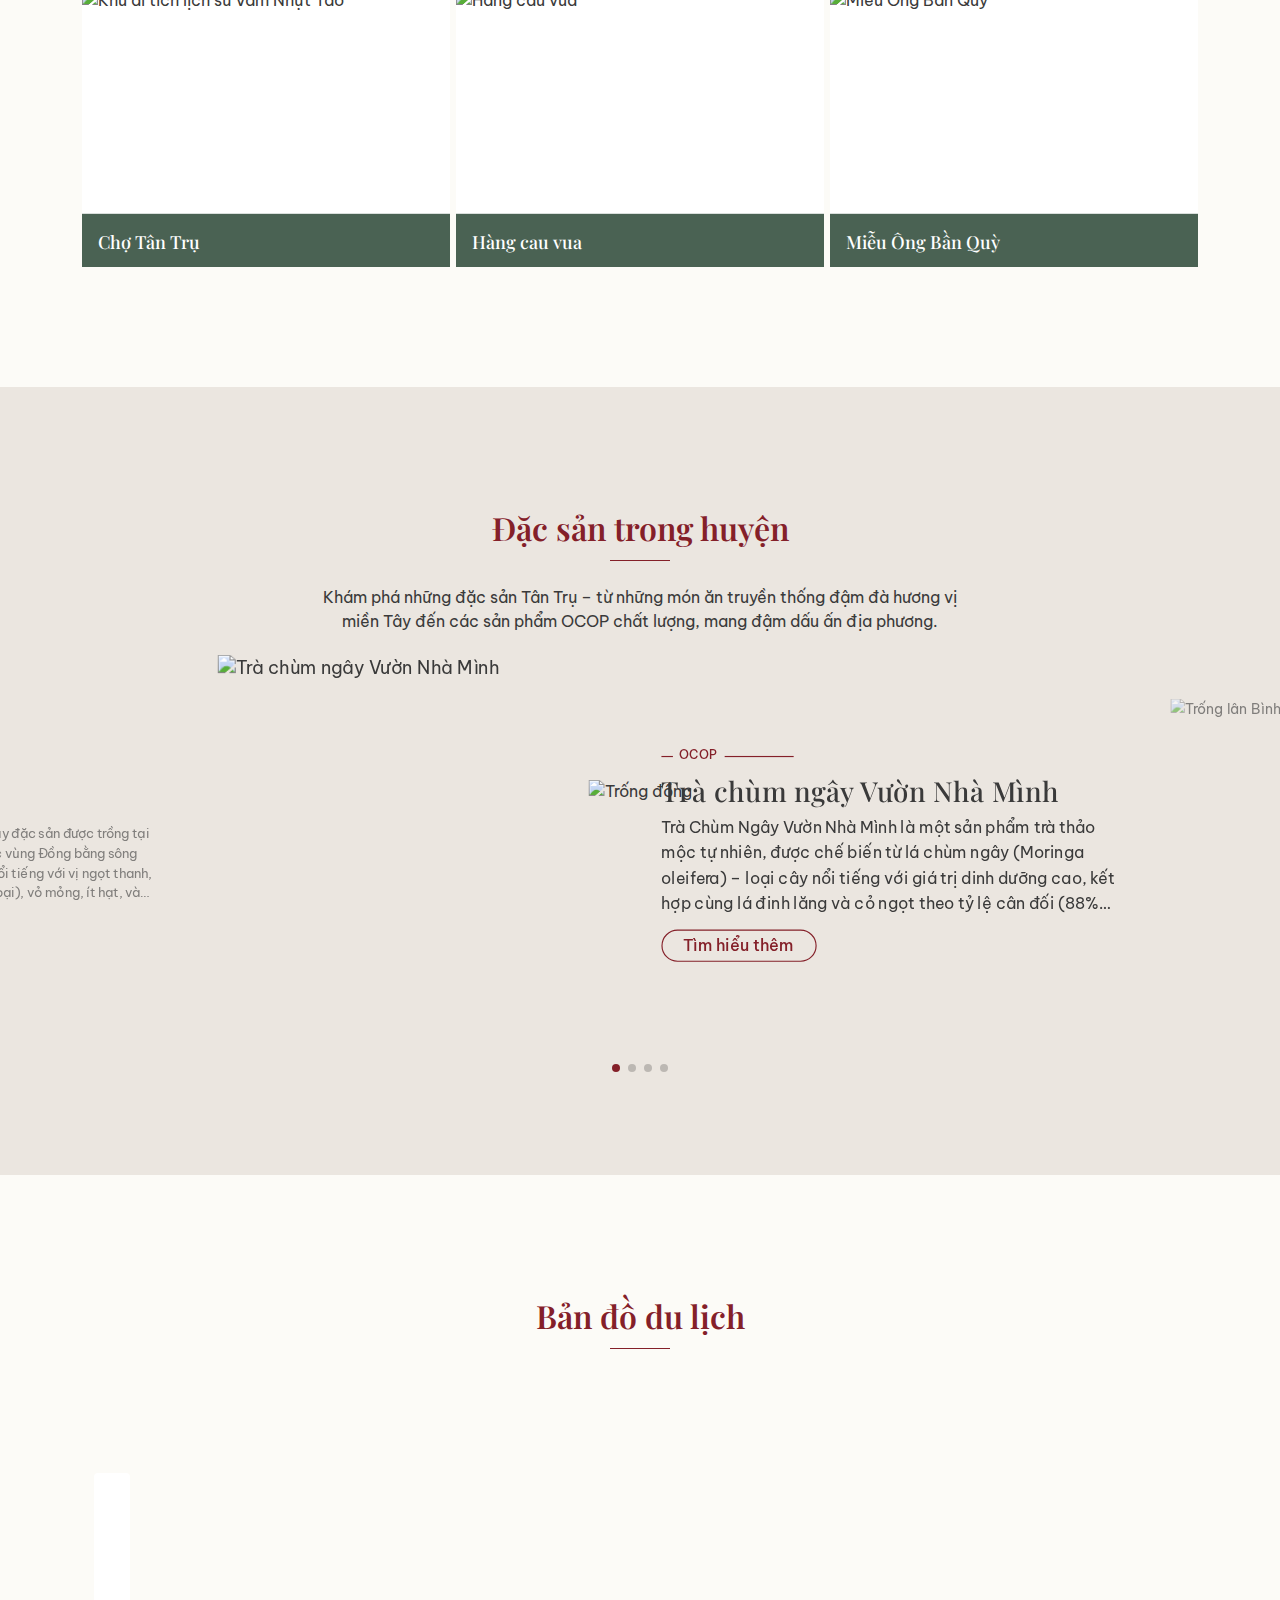
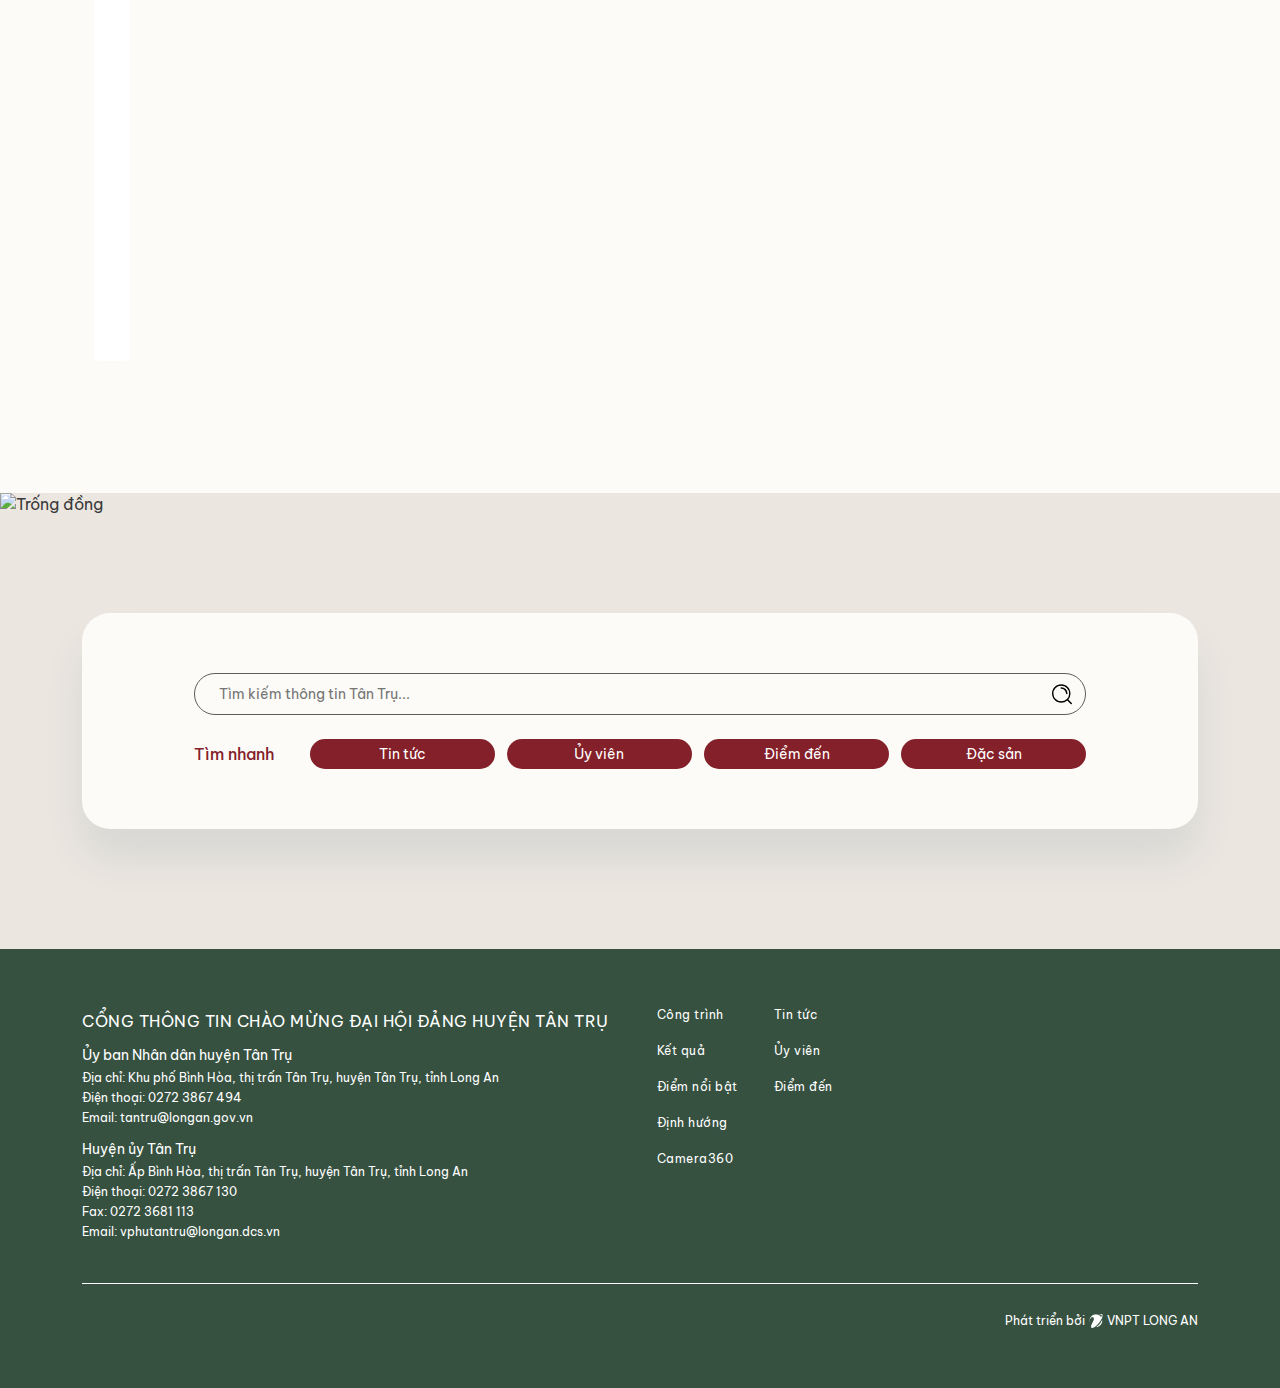
==== commit eb57a1d5: "popup" ====
--- a/index.html
+++ b/index.html
@@ -44,6 +44,7 @@
         </div>
     </header>
     <main>
+        <div class="blur"></div>
         <section class="banner">
             <div class="banner-slider">
                 <div class="swiper-wrapper">
@@ -116,7 +117,8 @@
                             <a href="/member-detail.html">
                                 <div class="card">
                                     <div class="card-img">
-                                        <img src="./assets/images/Vo-Tran-Tuan-Thanh.png" alt="Võ Trần Tuấn Thanh" class="card-img-top">
+                                        <img src="./assets/images/Vo-Tran-Tuan-Thanh.png" alt="Võ Trần Tuấn Thanh"
+                                            class="card-img-top">
                                     </div>
                                     <div class="card-body">
                                         <div class="card-title">Đc. Võ Trần Tuấn Thanh</div>
@@ -143,11 +145,12 @@
                             <a href="/member-detail.html">
                                 <div class="card">
                                     <div class="card-img">
-                                        <!-- <img src="./assets/images/avatar-1.png" alt="Phạm Văn Thái" class="card-img-top"> -->
+                                        <img src="./assets/images/To-Van-Cu.png" alt="Đc. Tô Văn Cư"
+                                            class="card-img-top">
                                     </div>
                                     <div class="card-body">
-                                        <div class="card-title">Đc. Phạm Văn Thái</div>
-                                        <div class="card-text">Ủy viên</div>
+                                        <div class="card-title">Đc. Tô Văn Cư</div>
+                                        <div class="card-text">Phó bí thư thường trực Huyện ủy</div>
                                     </div>
                                 </div>
                             </a>
@@ -156,10 +159,10 @@
                             <a href="/member-detail.html">
                                 <div class="card">
                                     <div class="card-img">
-                                        <!-- <img src="./assets/images/avatar-1.png" alt="Đặng Minh Tân" class="card-img-top"> -->
+                                        <!-- <img src="./assets/images/avatar-1.png" alt="Phạm Văn Thái" class="card-img-top"> -->
                                     </div>
                                     <div class="card-body">
-                                        <div class="card-title">Đc. Đặng Minh Tân</div>
+                                        <div class="card-title">Đc. Phạm Văn Thái</div>
                                         <div class="card-text">Ủy viên</div>
                                     </div>
                                 </div>
@@ -191,9 +194,11 @@
                                 </div>
                             </a>
                         </div>
-                        <a href="/member.html" class="seemore swiper-slide">Xem tất cả ủy viên <svg xmlns="http://www.w3.org/2000/svg" width="24" height="24" viewBox="0 0 24 24">
-                            <path fill="none" stroke="currentColor" stroke-linecap="round" stroke-linejoin="round" stroke-width="2" d="m18 8l4 4l-4 4M2 12h20"></path>
-                        </svg></a>
+                        <a href="/member.html" class="seemore swiper-slide">Xem tất cả ủy viên <svg
+                                xmlns="http://www.w3.org/2000/svg" width="24" height="24" viewBox="0 0 24 24">
+                                <path fill="none" stroke="currentColor" stroke-linecap="round" stroke-linejoin="round"
+                                    stroke-width="2" d="m18 8l4 4l-4 4M2 12h20"></path>
+                            </svg></a>
                     </div>
                     <div class="swiper-pagination"></div>
                 </div>
@@ -215,7 +220,8 @@
                                     <div class="category">Tin tức</div>
                                     <div class="published-date">22/02/2025</div>
                                 </div>
-                                <a href="./news-detail.html" class="card-title">Nông dân tham gia giữ gìn an ninh, trật tự </a>
+                                <a href="./news-detail.html" class="card-title">Nông dân tham gia giữ gìn an ninh, trật
+                                    tự </a>
                                 <p class="card-text">
                                     Thời gian qua, Hội Nông dân xã Lạc Tấn phối hợp Công an xã và chính quyền địa phương
                                     triển khai nhiều mô hình thiết thực, góp phần giữ gìn an ninh, trật tự tại địa bàn.
@@ -236,7 +242,8 @@
                                     <div class="category">Tin tức</div>
                                     <div class="published-date">22/02/2025</div>
                                 </div>
-                                <a href="./news-detail.html" class="card-title">Ông Tạ Thành Bản tái đắc cử chức vụ Bí thư Chi bộ Văn
+                                <a href="./news-detail.html" class="card-title">Ông Tạ Thành Bản tái đắc cử chức vụ Bí
+                                    thư Chi bộ Văn
                                     phòng HĐND và UBND huyện Tân Trụ</a>
                                 <p class="card-text">
                                     Đây là 1 trong 2 tổ chức Đảng được huyện Tân Trụ chọn làm điểm tổ chức đại hội nhiệm
@@ -258,7 +265,8 @@
                                     <div class="category">Tin tức</div>
                                     <div class="published-date">20/02/2025</div>
                                 </div>
-                                <a href="./news-detail.html" class="card-title">Tân Trụ: Lãnh đạo huyện thăm, làm việc với doanh
+                                <a href="./news-detail.html" class="card-title">Tân Trụ: Lãnh đạo huyện thăm, làm việc
+                                    với doanh
                                     nghiệp</a>
                                 <p class="card-text">
                                     Những vướng mắc, khó khăn được tháo gỡ kịp thời theo thẩm quyền của địa phương,
@@ -304,111 +312,160 @@
         </section>
         <section class="destination" id="destination">
             <div class="container">
-            <!-- <div class="section-title">Điểm đến hấp dẫn</div> -->
-            <div class="destination-list">
-                <div class="destination-heading">
-                    <h2 class="title section-title">Địa điểm nổi bật</h2>
-                    <div class="desc">
-                        Tân Trụ cũng có tiềm năng trong lĩnh vực du lịch với những cảnh quan đẹp và di tích lịch sử. Nhờ
-                        sự kết hợp giữa nền kinh tế phát triển và tiềm năng du lịch, huyện Tân Trụ trở thành một điểm
-                        đến thu hút sự quan tâm của du khách và là một trong những địa điểm nên ghé khi du lịch Long An.
-                    </div>
-                    <a href="/destination.html" class="seemore">Xem tất cả địa điểm <svg xmlns="http://www.w3.org/2000/svg" width="24" height="24" viewBox="0 0 24 24">
-                        <path fill="none" stroke="currentColor" stroke-linecap="round" stroke-linejoin="round" stroke-width="2" d="m18 8l4 4l-4 4M2 12h20"></path>
-                    </svg></a>
-                </div>
-                <div class="destination-item">
-                    <div class="card">
-                        <div class="card-img">
-                            <img src="https://media2.gody.vn/public/images/destination/1/80/khu-di-tich-lich-su-vam-nhut-tao/pl620094a2a60c0-1644205218.jpeg"
-                                alt="Khu di tích lịch sử Vàm Nhựt Tảo" class="card-img-top">
-                        </div>
-                        <div class="card-body">
-                            <div class="card-title">Khu di tích lịch sử Vàm Nhựt Tảo</div>
-                            <div class="card-text">
-                                Vàm Nhựt Tảo là nơi giao hội giữa sông Vàm Cỏ Đông và sông Nhựt Tảo, là nơi đã chứng
-                                kiến chiến công vang dội của anh hùng dân tộc Nguyễn Trung Trực trong việc đốt tàu Pháp.
-                                Nguyễn Trung Trực là một trong những anh hùng nổi tiếng của Việt Nam trong cuộc kháng
-                                chiến chống ách đô hộ của Pháp vào thế kỷ 19. Anh đã dũng cảm dẫn đầu một cuộc kháng
-                                chiến biển chống lại hạm đội Pháp, đặc biệt là việc đốt cháy tàu chiến Pháp tại Vàm Nhựt
-                                Tảo.
-                            </div>
-                        </div>
-                    </div>
-                </div>
-                <div class="destination-item">
-                    <div class="card">
-                        <div class="card-img">
-                            <img src="https://cdn.tgdd.vn/Files/2023/11/26/1555979/luu-ngay-5-dia-diem-du-lich-tan-tru-long-an-thu-hut-du-khach-202311262353035414.jpg"
-                                alt="Chùa Cửu Long" class="card-img-top">
-                        </div>
-                        <div class="card-body">
-                            <div class="card-title">Chùa Cửu Long</div>
-                            <div class="card-text">
-                                Chùa Cửu Long là một trong những địa danh tôn giáo và du lịch nổi tiếng tại huyện Tân
-                                Trụ, tỉnh Long An. Dựng xây vào thế kỷ 19, chùa Cửu Long có kiến trúc truyền thống của
-                                các ngôi chùa Việt Nam, với các đặc điểm như nóc lượn cong, cột gỗ chạm trổ, và những
-                                bức tranh tượng trưng về đạo Phật và các vị thần trong phật giáo. Chùa là nơi tôn vinh
-                                Đức Phật và là nơi linh thiêng để thực hành thiền định và cầu nguyện cho sự bình an và
-                                hạnh phúc của người dân.
-                            </div>
-                        </div>
-                    </div>
-                </div>
-                <div class="destination-item">
-                    <div class="card">
-                        <div class="card-img">
-                            <img src="http://localhost:5500/assets/images/banner-7.jpg"
-                                alt="Khu di tích lịch sử Vàm Nhựt Tảo" class="card-img-top">
-                        </div>
-                        <div class="card-body">
-                            <div class="card-title">Chợ Tân Trụ</div>
-                            <div class="card-text">
-                                Chợ Tân Trụ cung cấp một loạt các loại hàng hóa đa dạng, thu hút nhiều người mua bán từ
-                                các vùng lân cận. Chợ Tân Trụ không chỉ là nơi mua sắm mà còn là trung tâm văn hóa và xã
-                                hội quan trọng. Đây là nơi mà người dân có thể gặp gỡ bạn bè, trò chuyện với người dân
-                                địa phương cũng như tìm hiểu văn hóa của người dân nơi đây. Nó cũng là điểm đến thú vị
-                                cho du khách muốn trải nghiệm không gian chợ truyền thống và tìm hiểu về cuộc sống hàng
-                                ngày của người dân địa phương.
-                            </div>
-                        </div>
-                    </div>
-                </div>
-                <div class="destination-item">
-                    <div class="card">
-                        <div class="card-img">
-                            <img src="https://images2.thanhnien.vn/uploaded/minhnguyet/2020_09_28/du-lich1_OJZA.jpg?width=500"
-                                alt="Hàng cau vua" class="card-img-top">
-                        </div>
-                        <div class="card-body">
-                            <div class="card-title">Hàng cau vua</div>
-                            <div class="card-text">
-                                Hàng Cau Vua với hơn 30 năm tuổi với khoảng 300 cây trồng 2 bên đường, tạo ra một con
-                                đường vô cùng nên thơ và mát mẻ. Suốt dọc đường có bố trí ghế ngồi và thùng rác, xung
-                                quanh còn được điểm tô bởi vườn thanh long và ruộng lúa. Đây cũng là một trong những địa
-                                điểm được du khách gần xa thích thú ghé đến khi có dịp đến Long An.
-                            </div>
-                        </div>
-                    </div>
-                </div>
-                <div class="destination-item">
-                    <div class="card">
-                        <div class="card-img">
-                            <img src="https://cdn.tgdd.vn/Files/2023/11/26/1555979/luu-ngay-5-dia-diem-du-lich-tan-tru-long-an-thu-hut-du-khach-202311262356026067.jpg"
-                                alt="Công viên Tân Trụ" class="card-img-top">
-                        </div>
-                        <div class="card-body">
-                            <div class="card-title">Công viên Tân Trụ</div>
-                            <div class="card-text">
-                                Công viên Tân Trụ có không gian rộng rãi, mát mẻ và được trang trí đèn leg rất đẹp. Đây
-                                là nơi được người dân địa phương tập trung để vui chơi, tập thể dục cũng như gặp gỡ bạn
-                                bè. Nếu có dịp đến Tân Trụ, đừng quên ghé công viên Tân Trụ để được hòa mình vào cuộc
-                                sống yên bình của người dân nơi đây.
-                            </div>
-                        </div>
-                    </div>
-                </div>
-            </div>
+                <!-- <div class="section-title">Điểm đến hấp dẫn</div> -->
+                <div class="destination-list">
+                    <div class="destination-heading">
+                        <h2 class="title section-title">Địa điểm nổi bật</h2>
+                        <div class="desc">
+                            Tân Trụ cũng có tiềm năng trong lĩnh vực du lịch với những cảnh quan đẹp và di tích lịch sử.
+                            Nhờ
+                            sự kết hợp giữa nền kinh tế phát triển và tiềm năng du lịch, huyện Tân Trụ trở thành một
+                            điểm
+                            đến thu hút sự quan tâm của du khách và là một trong những địa điểm nên ghé khi du lịch Long
+                            An.
+                        </div>
+                        <a href="/destination.html" class="seemore">Xem tất cả địa điểm <svg
+                                xmlns="http://www.w3.org/2000/svg" width="24" height="24" viewBox="0 0 24 24">
+                                <path fill="none" stroke="currentColor" stroke-linecap="round" stroke-linejoin="round"
+                                    stroke-width="2" d="m18 8l4 4l-4 4M2 12h20"></path>
+                            </svg></a>
+                    </div>
+                    <div class="destination-item">
+                        <div class="popup-infor">
+                            <div class="close">
+                                <img src="./assets/images/close-icon.svg" alt="close">
+                            </div>
+                            <div class="title">Khu di tích lịch sử Vàm Nhựt Tảo</div>
+                            <div class="desc">
+                                Khu di tích lịch sử Vàm Nhựt Tảo tại xã Tân Bình, huyện Tân Trụ, tỉnh Long An, là nơi ghi dấu chiến công Hỏa hồng Nhựt Tảo ngày 10/12/1861, khi anh hùng Nguyễn Trung Trực cùng nghĩa quân đốt cháy tàu chiến Pháp L’Espérance, khẳng định tinh thần yêu nước bất khuất. Được xếp hạng Di tích Quốc gia năm 1996, khu vực rộng 6,1 ha này bao gồm đền thờ, nhà văn bia, công viên và mô hình chiến hạm, thu hút du khách bởi giá trị lịch sử và không gian sông nước yên bình. Đây không chỉ là điểm tưởng niệm mà còn là biểu tượng tự hào dân tộc trên tuyến du lịch Long An.
+                            </div>
+                        </div>
+                        <div class="card">
+                            <div class="card-img">
+                                <img src="https://media2.gody.vn/public/images/destination/1/80/khu-di-tich-lich-su-vam-nhut-tao/pl620094a2a60c0-1644205218.jpeg"
+                                    alt="Khu di tích lịch sử Vàm Nhựt Tảo" class="card-img-top">
+                            </div>
+                            <div class="card-body">
+                                <div class="card-title">Khu di tích lịch sử Vàm Nhựt Tảo</div>
+                                <div class="card-text">
+                                    Khu di tích lịch sử Vàm Nhựt Tảo tại xã Tân Bình, huyện Tân Trụ, tỉnh Long An, là nơi ghi dấu chiến công Hỏa hồng Nhựt Tảo ngày 10/12/1861, khi anh hùng Nguyễn Trung Trực cùng nghĩa quân đốt cháy tàu chiến Pháp L’Espérance, khẳng định tinh thần yêu nước bất khuất. Được xếp hạng Di tích Quốc gia năm 1996, khu vực rộng 6,1 ha này bao gồm đền thờ, nhà văn bia, công viên và mô hình chiến hạm, thu hút du khách bởi giá trị lịch sử và không gian sông nước yên bình. Đây không chỉ là điểm tưởng niệm mà còn là biểu tượng tự hào dân tộc trên tuyến du lịch Long An.
+                                </div>
+                                <div class="card-button">
+                                    <button class="btn-popup">Tìm hiểu thêm</button>
+                                    <a href="/camera360.html#cho-tan-tru">Camera360</a>
+                                </div>
+                            </div>
+                        </div>
+                    </div>
+                    <div class="destination-item">
+                        <div class="popup-infor">
+                            <div class="close">
+                                <img src="./assets/images/close-icon.svg" alt="close">
+                            </div>
+                            <div class="title">Chùa Cửu Long</div>
+                            <div class="desc">
+                                Chùa Cửu Long tại Tân Trụ, Long An, là một ngôi chùa thuộc hệ phái Phật giáo Bắc tông, tọa lạc tại huyện Tân Trụ – vùng đất giàu truyền thống văn hóa và tâm linh của tỉnh Long An. Chùa có thể nằm ở một trong các xã như Tân Bình, Bình Lãng, hoặc gần thị trấn Tân Trụ, nơi tập trung nhiều hoạt động tín ngưỡng. Tên "Cửu Long" gợi lên hình ảnh rồng chín khúc, biểu tượng của sức mạnh, sự linh thiêng và gắn liền với vùng đất sông nước Đồng bằng sông Cửu Long. Ngôi chùa này có thể được xây dựng theo kiến trúc truyền thống Nam Bộ, với mái ngói cong, không gian thoáng đãng, và khuôn viên yên bình bên dòng sông hoặc kênh rạch đặc trưng của Tân Trụ. Chùa là nơi người dân địa phương đến cầu an, lễ Phật, và tham gia các hoạt động thiện nguyện, góp phần giữ gìn nét đẹp tâm linh của vùng đất từng ghi dấu nhiều giá trị lịch sử như Vàm Nhựt Tảo.
+                            </div>
+                        </div>
+                        <div class="card">
+                            <div class="card-img">
+                                <img src="https://cdn.tgdd.vn/Files/2023/11/26/1555979/luu-ngay-5-dia-diem-du-lich-tan-tru-long-an-thu-hut-du-khach-202311262353035414.jpg"
+                                    alt="Chùa Cửu Long" class="card-img-top">
+                            </div>
+                            <div class="card-body">
+                                <div class="card-title">Chùa Cửu Long</div>
+                                <div class="card-text">
+                                    Chùa Cửu Long tại Tân Trụ, Long An, là một ngôi chùa thuộc hệ phái Phật giáo Bắc tông, tọa lạc tại huyện Tân Trụ – vùng đất giàu truyền thống văn hóa và tâm linh của tỉnh Long An. Chùa có thể nằm ở một trong các xã như Tân Bình, Bình Lãng, hoặc gần thị trấn Tân Trụ, nơi tập trung nhiều hoạt động tín ngưỡng. Tên "Cửu Long" gợi lên hình ảnh rồng chín khúc, biểu tượng của sức mạnh, sự linh thiêng và gắn liền với vùng đất sông nước Đồng bằng sông Cửu Long. Ngôi chùa này có thể được xây dựng theo kiến trúc truyền thống Nam Bộ, với mái ngói cong, không gian thoáng đãng, và khuôn viên yên bình bên dòng sông hoặc kênh rạch đặc trưng của Tân Trụ. Chùa là nơi người dân địa phương đến cầu an, lễ Phật, và tham gia các hoạt động thiện nguyện, góp phần giữ gìn nét đẹp tâm linh của vùng đất từng ghi dấu nhiều giá trị lịch sử như Vàm Nhựt Tảo.
+                                </div>
+                                <div class="card-button">
+                                    <button class="btn-popup">Tìm hiểu thêm</button>
+                                    <a href="/camera360.html#cho-tan-tru">Camera360</a>
+                                </div>
+                            </div>
+                        </div>
+                    </div>
+                    <div class="destination-item">
+                        <div class="popup-infor">
+                            <div class="close">
+                                <img src="./assets/images/close-icon.svg" alt="close">
+                            </div>
+                            <div class="title">Chợ Tân Trụ</div>
+                            <div class="desc">
+                                Chợ Tân Trụ là một khu chợ truyền thống nổi bật tại thị trấn Tân Trụ, huyện Tân Trụ, tỉnh Long An, nằm giữa vùng châu thổ Đồng bằng sông Cửu Long, kẹp giữa hai con sông Vàm Cỏ Đông và Vàm Cỏ Tây. Chợ được khai trương vào ngày 5/9/2020 dưới dạng Trung tâm Thương mại Chợ Tân Trụ, do Công ty Cổ phần Địa ốc Thắng Lợi đầu tư, với diện tích 4.000 m², gồm 82 ki-ốt và 84 sạp, chia thành các phân khu ngành hàng như thực phẩm, rau củ, trái cây, và hàng tiêu dùng. Nơi đây không chỉ là trung tâm mua sắm sầm uất phục vụ người dân địa phương mà còn là điểm giao thương quan trọng nhờ vị trí gần thành phố Tân An (khoảng 15 km) và kết nối thuận tiện với TP.HCM. Với hệ thống điện, nước, phòng cháy chữa cháy hiện đại, chợ Tân Trụ mang đến không gian mua bán an toàn, sạch sẽ, đồng thời giữ nét văn hóa đặc trưng của chợ Nam Bộ.
+                            </div>
+                        </div>
+                        <div class="card">
+                            <div class="card-img">
+                                <img src="http://localhost:5500/assets/images/banner-7.jpg"
+                                    alt="Khu di tích lịch sử Vàm Nhựt Tảo" class="card-img-top">
+                            </div>
+                            <div class="card-body">
+                                <div class="card-title">Chợ Tân Trụ</div>
+                                <div class="card-text">
+                                    Chợ Tân Trụ là một khu chợ truyền thống nổi bật tại thị trấn Tân Trụ, huyện Tân Trụ, tỉnh Long An, nằm giữa vùng châu thổ Đồng bằng sông Cửu Long, kẹp giữa hai con sông Vàm Cỏ Đông và Vàm Cỏ Tây. Chợ được khai trương vào ngày 5/9/2020 dưới dạng Trung tâm Thương mại Chợ Tân Trụ, do Công ty Cổ phần Địa ốc Thắng Lợi đầu tư, với diện tích 4.000 m², gồm 82 ki-ốt và 84 sạp, chia thành các phân khu ngành hàng như thực phẩm, rau củ, trái cây, và hàng tiêu dùng. Nơi đây không chỉ là trung tâm mua sắm sầm uất phục vụ người dân địa phương mà còn là điểm giao thương quan trọng nhờ vị trí gần thành phố Tân An (khoảng 15 km) và kết nối thuận tiện với TP.HCM. Với hệ thống điện, nước, phòng cháy chữa cháy hiện đại, chợ Tân Trụ mang đến không gian mua bán an toàn, sạch sẽ, đồng thời giữ nét văn hóa đặc trưng của chợ Nam Bộ.
+                                </div>
+                                <div class="card-button">
+                                    <button class="btn-popup">Tìm hiểu thêm</button>
+                                    <a href="/camera360.html#cho-tan-tru">Camera360</a>
+                                </div>
+                            </div>
+                        </div>
+                    </div>
+                    <div class="destination-item">
+                        <div class="popup-infor">
+                            <div class="close">
+                                <img src="./assets/images/close-icon.svg" alt="close">
+                            </div>
+                            <div class="title">Hàng cau vua</div>
+                            <div class="desc">
+                                Hàng cau vua Tân Trụ là một con đường nổi tiếng tại huyện Tân Trụ, tỉnh Long An, cách TP.HCM khoảng 50 km về phía nam. Nằm trên tuyến đường Ông Đồ Nghị, thuộc xã Đức Tân, con đường dài khoảng 2 km này được trồng khoảng 300 cây cau vua thẳng tắp hai bên, tạo nên khung cảnh rợp bóng mát và yên bình giữa cánh đồng lúa xanh mướt. Những cây cau vua cao trên 10 m, tuổi đời khoảng 15 năm, kết hợp với hoa mười giờ trồng dưới gốc, mang đến vẻ đẹp mộc mạc, thanh lịch của miền quê Nam Bộ. Ban đầu chỉ là đường đất, sau được bê tông hóa và trồng cau, nơi đây giờ trở thành điểm check-in yêu thích của du khách, đặc biệt vào cuối tuần, để tận hưởng không khí trong lành và chụp ảnh lưu niệm.
+                            </div>
+                        </div>
+                        <div class="card">
+                            <div class="card-img">
+                                <img src="https://images2.thanhnien.vn/uploaded/minhnguyet/2020_09_28/du-lich1_OJZA.jpg?width=500"
+                                    alt="Hàng cau vua" class="card-img-top">
+                            </div>
+                            <div class="card-body">
+                                <div class="card-title">Hàng cau vua</div>
+                                <div class="card-text">
+                                    Hàng cau vua Tân Trụ là một con đường nổi tiếng tại huyện Tân Trụ, tỉnh Long An, cách TP.HCM khoảng 50 km về phía nam. Nằm trên tuyến đường Ông Đồ Nghị, thuộc xã Đức Tân, con đường dài khoảng 2 km này được trồng khoảng 300 cây cau vua thẳng tắp hai bên, tạo nên khung cảnh rợp bóng mát và yên bình giữa cánh đồng lúa xanh mướt. Những cây cau vua cao trên 10 m, tuổi đời khoảng 15 năm, kết hợp với hoa mười giờ trồng dưới gốc, mang đến vẻ đẹp mộc mạc, thanh lịch của miền quê Nam Bộ. Ban đầu chỉ là đường đất, sau được bê tông hóa và trồng cau, nơi đây giờ trở thành điểm check-in yêu thích của du khách, đặc biệt vào cuối tuần, để tận hưởng không khí trong lành và chụp ảnh lưu niệm.
+                                </div>
+                                <div class="card-button">
+                                    <button class="btn-popup">Tìm hiểu thêm</button>
+                                    <a href="/camera360.html#cho-tan-tru">Camera360</a>
+                                </div>
+                            </div>
+                        </div>
+                    </div>
+                    <div class="destination-item">
+                        <div class="popup-infor">
+                            <div class="close">
+                                <img src="./assets/images/close-icon.svg" alt="close">
+                            </div>
+                            <div class="title">Miễu Ông Bần Quỳ</div>
+                            <div class="desc">
+                                Miễu Ông Bần Quỳ là một di tích lịch sử nằm tại xã Nhựt Ninh, huyện Tân Trụ, tỉnh Long An, nơi thờ Xá Sai Ty Mai Công Hương – một tấm gương trung liệt của Việt Nam vào đầu thế kỷ 18. Tọa lạc giữa ngã ba hợp lưu của sông Vàm Cỏ Đông và Vàm Cỏ Tây, miễu gắn liền với sự kiện năm Ất Dậu (1705), khi Mai Công Hương, phụ trách vận chuyển quân lương cho quân chúa Nguyễn, bị quân Cao Miên bao vây. Quyết không để lương thực rơi vào tay giặc, ông ra lệnh đục thuyền chìm rồi tuẫn tiết tại đây. Tương truyền, sau sự kiện, những cây bần quanh khu vực mọc quỳ xuống như bày tỏ lòng kính phục, từ đó nơi này mang tên "Bần Quỳ". Được trùng tu năm 2022 với bờ kè và lan can khang trang, miễu không chỉ là nơi tưởng niệm mà còn là điểm đến tâm linh bên dòng sông Vàm Cỏ hiền hòa, phản ánh tinh thần bất khuất của người dân Nam Bộ.
+                            </div>
+                        </div>
+                        <div class="card">
+                            <div class="card-img">
+                                <img src="https://scontent.iocvnpt.com/resources/portal/Images/LAN/toanlm.lan/hinh_diem/ban_quy/z4290978683469_3bcc11f6e17007d2b86d1997d23846a5_57618699.jpg"
+                                    alt="Miễu Ông Bần Quỳ" class="card-img-top">
+                            </div>
+                            <div class="card-body">
+                                <div class="card-title">Miễu Ông Bần Quỳ</div>
+                                <div class="card-text">
+                                    Miễu Ông Bần Quỳ là một di tích lịch sử nằm tại xã Nhựt Ninh, huyện Tân Trụ, tỉnh Long An, nơi thờ Xá Sai Ty Mai Công Hương – một tấm gương trung liệt của Việt Nam vào đầu thế kỷ 18. Tọa lạc giữa ngã ba hợp lưu của sông Vàm Cỏ Đông và Vàm Cỏ Tây, miễu gắn liền với sự kiện năm Ất Dậu (1705), khi Mai Công Hương, phụ trách vận chuyển quân lương cho quân chúa Nguyễn, bị quân Cao Miên bao vây. Quyết không để lương thực rơi vào tay giặc, ông ra lệnh đục thuyền chìm rồi tuẫn tiết tại đây. Tương truyền, sau sự kiện, những cây bần quanh khu vực mọc quỳ xuống như bày tỏ lòng kính phục, từ đó nơi này mang tên "Bần Quỳ". Được trùng tu năm 2022 với bờ kè và lan can khang trang, miễu không chỉ là nơi tưởng niệm mà còn là điểm đến tâm linh bên dòng sông Vàm Cỏ hiền hòa, phản ánh tinh thần bất khuất của người dân Nam Bộ.
+                                </div>
+                                <div class="card-button">
+                                    <button class="btn-popup">Tìm hiểu thêm</button>
+                                    <a href="/camera360.html#cho-tan-tru">Camera360</a>
+                                </div>
+                            </div>
+                        </div>
+                    </div>
+                </div>
             </div>
         </section>
         <section class="food" id="food">
@@ -424,6 +481,17 @@
             <div class="food-list">
                 <div class="swiper-wrapper">
                     <div class="food-item swiper-slide">
+                        <div class="popup-infor">
+                            <div class="close">
+                                <img src="./assets/images/close-icon.svg" alt="close">
+                            </div>
+                            <div class="title">Trà chùm ngây Vườn Nhà Mình</div>
+                            <div class="desc">
+                                Trà Chùm Ngây Vườn Nhà Mình là một sản phẩm trà thảo mộc tự nhiên, được chế biến từ lá chùm ngây (Moringa oleifera) – loại cây nổi tiếng với giá trị dinh dưỡng cao, kết hợp cùng lá đinh lăng và cỏ ngọt theo tỷ lệ cân đối (88% chùm ngây, 10% đinh lăng, 2% cỏ ngọt). Sản phẩm đạt chuẩn OCOP 4 sao, khẳng định chất lượng vượt trội và nguồn gốc an toàn từ vùng nguyên liệu do Vườn Nhà Mình trực tiếp trồng và quản lý tại Long An.
+                                Trà được sản xuất theo phương pháp tự nhiên, không sử dụng phân bón hóa học hay chất bảo quản, giữ nguyên hương vị đặc trưng và tinh chất quý giá của chùm ngây. Lá chùm ngây sau khi thu hoạch được rửa sạch bằng nước khử trùng, sấy ở nhiệt độ thấp để bảo toàn hơn 90 chất dinh dưỡng, bao gồm vitamin C (gấp 7 lần cam), vitamin A, canxi, cùng 46 chất chống oxy hóa như flavonoid và phenolic. Kỹ thuật sao trà thủ công đặc biệt giúp trà dễ ngấm trong nước nóng (3-5 phút), mang đến hương thơm nhẹ nhàng, màu vàng đẹp mắt, vị ngọt thanh tự nhiên, không đắng chát như trà xanh.
+                                Trà Chùm Ngây Vườn Nhà Mình được đóng gói cẩn thận trong túi bạc hoặc hộp giấy kraft thân thiện với môi trường, bảo quản nơi khô ráo, thoáng mát, giữ chất lượng tối ưu trong 6-12 tháng. Đây là lựa chọn lý tưởng cho những ai muốn chăm sóc sức khỏe một cách tự nhiên, an toàn và bền vững.
+                            </div>
+                        </div>
                         <div class="food-img">
                             <img src="http://vnmmoringa.com/wp-content/uploads/2016/01/tra2-600.jpg"
                                 alt="Trà chùm ngây Vườn Nhà Mình">
@@ -431,12 +499,25 @@
                         <div class="food-infor">
                             <div class="category">OCOP</div>
                             <h3 class="name">Trà chùm ngây Vườn Nhà Mình</h3>
-                            <div class="desc">Sản phẩm của Công ty TNHH Vườn Nhà Mình, xã Tân Bình, được công nhận đạt
-                                chuẩn OCOP 4 sao. Công ty chuyên sản xuất các sản phẩm thảo dược chăm sóc sức khỏe và
-                                sắc đẹp từ cây chùm ngây, đinh lăng và một số thảo mộc khác. </div>
+                            <div class="desc">
+                                Trà Chùm Ngây Vườn Nhà Mình là một sản phẩm trà thảo mộc tự nhiên, được chế biến từ lá chùm ngây (Moringa oleifera) – loại cây nổi tiếng với giá trị dinh dưỡng cao, kết hợp cùng lá đinh lăng và cỏ ngọt theo tỷ lệ cân đối (88% chùm ngây, 10% đinh lăng, 2% cỏ ngọt). Sản phẩm đạt chuẩn OCOP 4 sao, khẳng định chất lượng vượt trội và nguồn gốc an toàn từ vùng nguyên liệu do Vườn Nhà Mình trực tiếp trồng và quản lý tại Long An.
+                            </div>
+                            <div class="card-button">
+                                <button class="btn-popup">Tìm hiểu thêm</button>
+                            </div>
                         </div>
                     </div>
                     <div class="food-item swiper-slide">
+                        <div class="popup-infor">
+                            <div class="close">
+                                <img src="./assets/images/close-icon.svg" alt="close">
+                            </div>
+                            <div class="title">Trống lân Bình An</div>
+                            <div class="desc">
+                                Trống lân Bình An là sản phẩm thủ công truyền thống từ làng nghề Bình An, xã Bình Lãng, huyện Tân Trụ, tỉnh Long An, nơi có lịch sử làm trống hơn 170 năm, bắt nguồn từ thời ông Nguyễn Văn Ty vào cuối thế kỷ 19. Đây là loại trống chuyên dụng cho các đoàn múa lân, nổi tiếng với âm thanh vang, trầm bổng và độ bền cao, được chế tác từ những nguyên liệu chọn lọc kỹ càng.
+                                Trống lân Bình An không chỉ là nhạc cụ mà còn mang giá trị văn hóa sâu sắc, gắn liền với các hoạt động lễ hội truyền thống như múa lân, sư, rồng, góp phần tạo nên không khí rộn ràng, vui tươi. Hiện nay, dù cạnh tranh với trống nhập khẩu từ Trung Quốc, làng nghề vẫn duy trì nhờ sự tâm huyết của các nghệ nhân, phục vụ từ đoàn lân địa phương đến các tỉnh thành Nam Bộ.
+                            </div>
+                        </div>
                         <div class="food-img">
                             <img src="https://i0.wp.com/cuulong.org/wp-content/uploads/2022/04/lang-nghe-lam-trong-binh-an-long-an-2.jpg?w=900&ssl=1"
                                 alt="Trống lân Bình An">
@@ -444,12 +525,25 @@
                         <div class="food-infor">
                             <div class="category">OCOP</div>
                             <h3 class="name">Trống lân Bình An</h3>
-                            <div class="desc">Sản phẩm truyền thống của làng nghề trống Bình An, xã Bình Lãng, nổi danh
-                                khắp Nam Kỳ lục tỉnh. Nghề làm trống tại đây đã tồn tại từ cuối thế kỷ XIX và sản phẩm
-                                trống Bình An được biết đến với chất lượng cao, âm thanh vang vọng.</div>
+                            <div class="desc">
+                                Trống lân Bình An là sản phẩm thủ công truyền thống từ làng nghề Bình An, xã Bình Lãng, huyện Tân Trụ, tỉnh Long An, nơi có lịch sử làm trống hơn 170 năm, bắt nguồn từ thời ông Nguyễn Văn Ty vào cuối thế kỷ 19. Đây là loại trống chuyên dụng cho các đoàn múa lân, nổi tiếng với âm thanh vang, trầm bổng và độ bền cao, được chế tác từ những nguyên liệu chọn lọc kỹ càng.
+                            </div>
+                            <div class="card-button">
+                                <button class="btn-popup">Tìm hiểu thêm</button>
+                            </div>
                         </div>
                     </div>
                     <div class="food-item swiper-slide">
+                        <div class="popup-infor">
+                            <div class="close">
+                                <img src="./assets/images/close-icon.svg" alt="close">
+                            </div>
+                            <div class="title">Thanh long Tân Trụ</div>
+                            <div class="desc">
+                                Thanh long Tân Trụ là loại thanh long đặc sản được trồng chủ yếu tại huyện Tân Trụ, tỉnh Long An – một vùng đất thuộc Đồng bằng sông Cửu Long, nổi tiếng với điều kiện thổ nhưỡng và khí hậu thuận lợi cho cây thanh long phát triển. Đây là loại thanh long ruột đỏ (hoặc đôi khi ruột trắng, tùy giống), được người dân địa phương chăm sóc theo phương pháp truyền thống kết hợp kỹ thuật hiện đại, mang lại chất lượng cao và vị ngon đặc trưng.
+                            </div>
+
+                        </div>
                         <div class="food-img">
                             <img src="https://media.vietq.vn/files/HanHien/2020/10/13/thanh%20long%20chau%20thanh.jpg"
                                 alt="Thanh long Tân Trụ">
@@ -457,20 +551,39 @@
                         <div class="food-infor">
                             <div class="category">Đặc sản</div>
                             <h3 class="name">Thanh long Tân Trụ</h3>
-                            <div class="desc">Long An là "vương quốc thanh long" của Việt Nam, và Tân Trụ cũng nổi tiếng
-                                với thanh long chất lượng cao, ngọt, mọng nước. Đây là đặc sản tiềm năng, dù không độc
-                                quyền của Tân Trụ</div>
+                            <div class="desc">
+                                Thanh long Tân Trụ là loại thanh long đặc sản được trồng chủ yếu tại huyện Tân Trụ, tỉnh Long An – một vùng đất thuộc Đồng bằng sông Cửu Long, nổi tiếng với điều kiện thổ nhưỡng và khí hậu thuận lợi cho cây thanh long phát triển. Đây là loại thanh long ruột đỏ (hoặc đôi khi ruột trắng, tùy giống), được người dân địa phương chăm sóc theo phương pháp truyền thống kết hợp kỹ thuật hiện đại, mang lại chất lượng cao và vị ngon đặc trưng.
+                            </div>
+                            <div class="card-button">
+                                <button class="btn-popup">Tìm hiểu thêm</button>
+                            </div>
                         </div>
                     </div>
                     <div class="food-item swiper-slide">
+                        <div class="popup-infor">
+                            <div class="close">
+                                <img src="./assets/images/close-icon.svg" alt="close">
+                            </div>
+                            <div class="title">Dưa hấu Tân Trụ</div>
+                            <div class="desc">
+                                Dưa hấu Tân Trụ là một loại trái cây đặc sản được trồng tại huyện Tân Trụ, tỉnh Long An, thuộc vùng Đồng bằng sông Cửu Long. Đây là giống dưa hấu nổi tiếng với vị ngọt thanh, ruột đỏ tươi hoặc ruột vàng (tùy loại), vỏ mỏng, ít hạt, và chất lượng cao, nhờ điều kiện thổ nhưỡng đặc biệt của vùng đất phù sa giữa hai con sông Vàm Cỏ Đông và Vàm Cỏ Tây.
+                            </div>
+                            <div class="card-button">
+                                <button class="btn-popup">Tìm hiểu thêm</button>
+                            </div>
+                        </div>
                         <div class="food-img">
                             <img src="https://phongnhaexplorer.com/wp-content/uploads/2020/07/duahauhamninh5.jpg">
                         </div>
                         <div class="food-infor">
                             <div class="category">Đặc sản</div>
                             <h3 class="name">Dưa hấu Tân Trụ</h3>
-                            <div class="desc">Sản phẩm nông sản nổi tiếng của địa phương, được trồng trên vùng đất phù
-                                sa màu mỡ, cho trái ngọt, mọng nước và được thị trường ưa chuộng.</div>
+                            <div class="desc">
+                                Dưa hấu Tân Trụ là một loại trái cây đặc sản được trồng tại huyện Tân Trụ, tỉnh Long An, thuộc vùng Đồng bằng sông Cửu Long. Đây là giống dưa hấu nổi tiếng với vị ngọt thanh, ruột đỏ tươi hoặc ruột vàng (tùy loại), vỏ mỏng, ít hạt, và chất lượng cao, nhờ điều kiện thổ nhưỡng đặc biệt của vùng đất phù sa giữa hai con sông Vàm Cỏ Đông và Vàm Cỏ Tây.
+                            </div>
+                            <div class="card-button">
+                                <button class="btn-popup">Tìm hiểu thêm</button>
+                            </div>
                         </div>
                     </div>
                 </div>
@@ -540,12 +653,19 @@
                             </div>
                         </div>
                     </div>
-                    <div class="menu">
-                        <a href="/projects.html" class="menu-item">Công trình</a>
-                        <a href="/results.html" class="menu-item">Kết quả</a>
-                        <a href="/highlight.html" class="menu-item">Điểm nổi bật</a>
-                        <a href="/orientation.html" class="menu-item">Định hướng</a>
-                        <a href="/camera360.html" class="menu-item">Camera360</a>
+                    <div class="group-menu">
+                        <div class="menu">
+                            <a href="/projects.html" class="menu-item">Công trình</a>
+                            <a href="/results.html" class="menu-item">Kết quả</a>
+                            <a href="/highlight.html" class="menu-item">Điểm nổi bật</a>
+                            <a href="/orientation.html" class="menu-item">Định hướng</a>
+                            <a href="/camera360.html" class="menu-item">Camera360</a>
+                        </div>
+                        <div class="menu">
+                            <a href="/news.html" class="menu-item">Tin tức</a>
+                            <a href="/member.html" class="menu-item">Ủy viên</a>
+                            <a href="/destination.html" class="menu-item">Điểm đến</a>
+                        </div>
                     </div>
                 </div>
                 <div class="footer-bottom">
--- a/assets/css/footer.css
+++ b/assets/css/footer.css
@@ -6,13 +6,19 @@
 
 .footer-top {
     display: flex;
-    justify-content: space-between;
+    /* justify-content: space-between; */
     align-items: start;
+    gap: 48px;
+}
+
+.footer-top .group-menu {
+    display: flex;
+    gap: 36px;
 }
 
 .footer-top .menu {
     display: flex;
-    align-items: center;
+    flex-direction: column;
     gap: 24px;
 }
 
@@ -21,8 +27,11 @@
     font-size: 12px;
     line-height: 1;
     letter-spacing: 0.5px;
-    text-transform: uppercase;
     transition: all 0.3s linear;
+}
+
+.footer-top .menu a:hover {
+    transform: translateX(6px);
 }
 
 .footer-bottom {
--- a/assets/css/main.css
+++ b/assets/css/main.css
@@ -164,6 +164,7 @@
 .seemore:hover svg {
     transform: translateX(6px);
 }
+
 /**
 * SWIPER
 **/
@@ -189,7 +190,8 @@
     gap: 18px;
 }
 
-.pagination .btn-next, .pagination .btn-prev {
+.pagination .btn-next,
+.pagination .btn-prev {
     border: 1px solid var(--primary-color);
     cursor: pointer;
     display: flex;
@@ -203,7 +205,8 @@
     padding: 0;
 }
 
-.pagination .btn-next svg, .pagination .btn-prev svg {
+.pagination .btn-next svg,
+.pagination .btn-prev svg {
     flex: 1;
     width: 16px;
     height: 16px;
@@ -233,4 +236,95 @@
 .pagination .number:hover {
     background-color: var(--primary-color);
     color: rgb(255, 255, 255);
+}
+
+/**
+* POPUP
+**/
+
+.blur {
+    position: fixed;
+    top: 0;
+    left: 0;
+    width: 100%;
+    height: 100vh;
+    display: block;
+    content: '';
+    background: 0 0;
+    backdrop-filter: blur(12px);
+    -webkit-backdrop-filter: blur(12px);
+    z-index: 1004;
+    opacity: 0;
+    background-color: rgba(0, 0, 0, .1);
+    visibility: hidden;
+    transition: all .3s linear;
+}
+
+.blur.active {
+    opacity: 1;
+    visibility: visible;
+}
+
+.popup-infor {
+    max-width: 70%;
+    width: 100%;
+    position: fixed;
+    top: 50%;
+    left: 50%;
+    transform: translate(-50%, -50%);
+    z-index: 1004;
+    background-color: #fff;
+    overflow: hidden;
+    border-radius: 20px;
+    padding: 68px;
+    opacity: 0;
+    visibility: hidden;
+    transition: all 0.3s linear;
+}
+
+.popup-infor.active {
+    opacity: 1;
+    visibility: visible;
+}
+
+.popup-infor .title {
+    font-size: 25px;
+    font-weight: 500;
+    color: var(--primary-color);
+    line-height: 37px;
+    margin: 0px 0 12px;
+    text-align: center;
+}
+
+.popup-infor .desc {
+    width: 90%;
+    font-size: 16px;
+    line-height: 28px;
+    font-weight: 300;
+    color: #5d5d5d;
+    display: block;
+    text-align: center;
+    margin: auto;
+    max-height: 250px;
+    overflow-y: auto;
+}
+
+.popup-infor .desc::-webkit-scrollbar {
+    width: 5px;
+}
+
+/* Track */
+.popup-infor .desc::-webkit-scrollbar-track {
+    background: #f1f1f1;
+}
+
+/* Handle */
+.popup-infor .desc::-webkit-scrollbar-thumb {
+    background: var(--primary-color);
+}
+.popup-infor .close {
+    position: absolute;
+    top: 18px;
+    right: 18px;
+    cursor: pointer;
 }--- a/assets/css/home.css
+++ b/assets/css/home.css
@@ -332,7 +332,7 @@
 
 .member-list .card-img {
     width: 100%;
-    height: 260px;
+    height: 280px;
     background-color: #e2e0e1;
     border-radius: 0px;
     background-image: url('https://staticv2.vnptigate.vn/logo/trong-dong.png');
@@ -411,16 +411,18 @@
 .member-detail .member-wrap {
     position: relative;
     z-index: 2;
-    display: grid;
+    display: flex;
     grid-template-columns: 30% 70%;
     gap: 48px;
+    width: 80%;
+    margin-inline: auto;
 }
 
 .member-detail .member-wrap .member-img {
     background-color: #fff;
     box-shadow: rgba(99, 99, 99, 0.2) 0px 2px 8px 0px;
-    width: 100%;
-    max-height: 380px;
+    max-width: 350px;
+    max-height: 400px;
 }
 
 .member-detail .member-wrap .member-img img {
@@ -460,7 +462,7 @@
     background-color: var(--bg-color-2);
     margin: 0;
     width: 100%;
-    height: 260px;
+    height: 280px;
     color: var(--primary-color);
     font-size: 14px;
     display: flex;
@@ -519,6 +521,9 @@
     bottom: 0;
     background-color: rgb(54, 81, 64, 0.9);
     transform: translateY(81%);
+    display: flex;
+    flex-direction: column;
+    justify-content: space-between;
     transition: all 0.3s linear;
 }
 
@@ -536,6 +541,11 @@
     font-size: 12px;
     line-height: 22px;
     font-weight: 400;
+    overflow: hidden;
+   display: -webkit-box;
+   -webkit-line-clamp: 6; /* number of lines to show */
+           line-clamp: 6; 
+   -webkit-box-orient: vertical;
 }
 
 .destination .destination-heading {
@@ -565,6 +575,36 @@
 .destination.destination-all {
     padding-block: 60px;
     padding-top: 0;
+}
+
+.destination .card-button {
+    flex: 1;
+    display: flex;
+    gap: 12px;
+    align-items: self-end;
+}
+
+.destination .card-button button,
+.destination .card-button a {
+    display: block;
+    background-color: transparent;
+    font-size: 14px;
+    color: #fff;
+    line-height: 20px;
+    font-weight: 500;
+    text-decoration: none;
+    border: 1px solid #fff;
+    width: fit-content;
+    padding: 3px 18px;
+    border-radius: 15px;
+    cursor: pointer;
+    transition: .3s linear all;
+}
+
+.destination .card-button button:hover,
+.destination .card-button a:hover {
+    background-color: var(--white-color);
+    color: #365140;
 }
 
 /**
@@ -655,6 +695,11 @@
     line-height: 22px;
     font-weight: 400;
     max-width: 450px;
+    overflow: hidden;
+   display: -webkit-box;
+   -webkit-line-clamp: 4;
+           line-clamp: 4; 
+   -webkit-box-orient: vertical;
 }
 
 .food .swiper-pagination {
@@ -670,6 +715,35 @@
 .food .food-item.swiper-slide-active {
     opacity: 1;
     scale: 1.15;
+}
+
+.food .card-button {
+    margin-top: 12px;
+    display: flex;
+    align-content: center;
+    gap: 12px;
+}
+
+.food .card-button button, .food .card-button a {
+    display: block;
+    background-color: transparent;
+    font-size: 14px;
+    color: var(--primary-color);
+    line-height: 20px;
+    font-weight: 500;
+    text-decoration: none;
+    border: 1px solid var(--primary-color);
+    width: fit-content;
+    padding: 3px 18px;
+    border-radius: 15px;
+    cursor: pointer;
+    transition: .3s linear all;
+}
+
+.food .card-button button:hover, .food .card-button a:hover {
+    color: var(--white-color);
+    background-color: var(--primary-color);
+    border-color: var(--primary-color);
 }
 
 /**
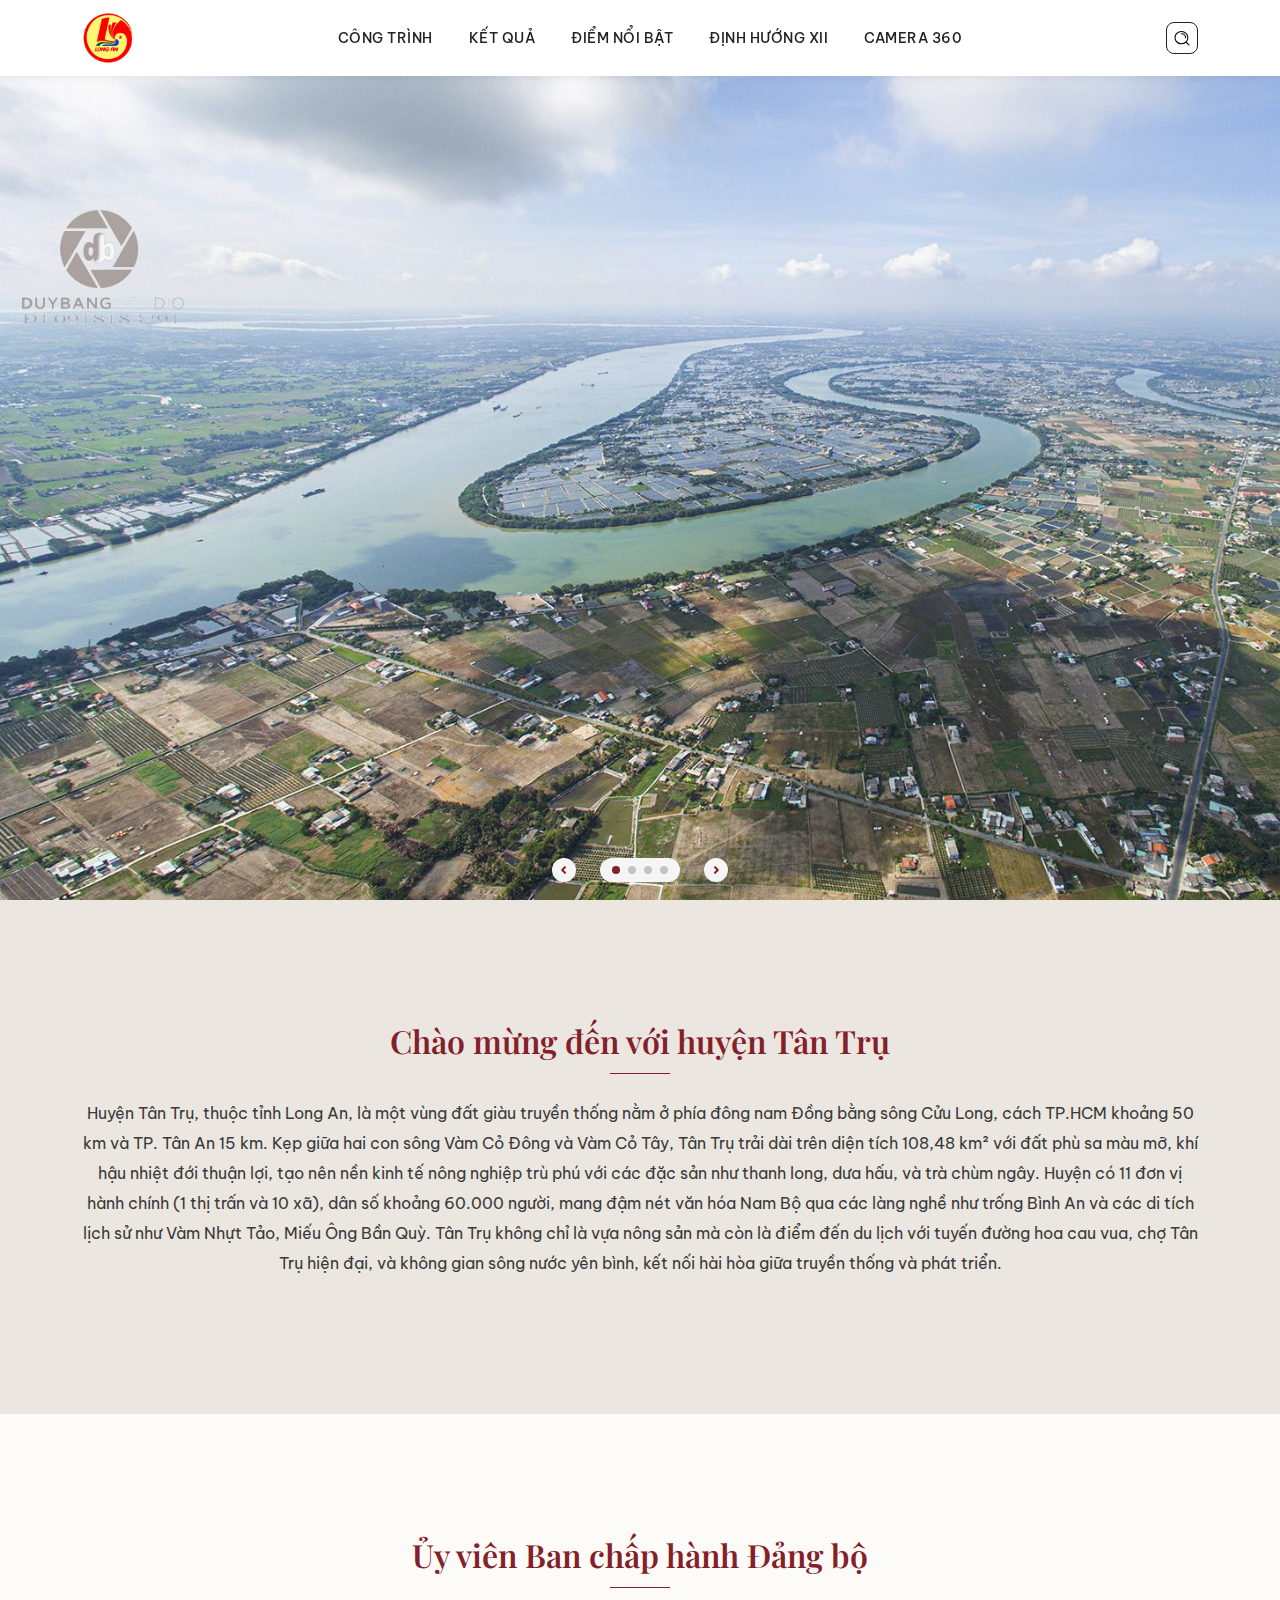
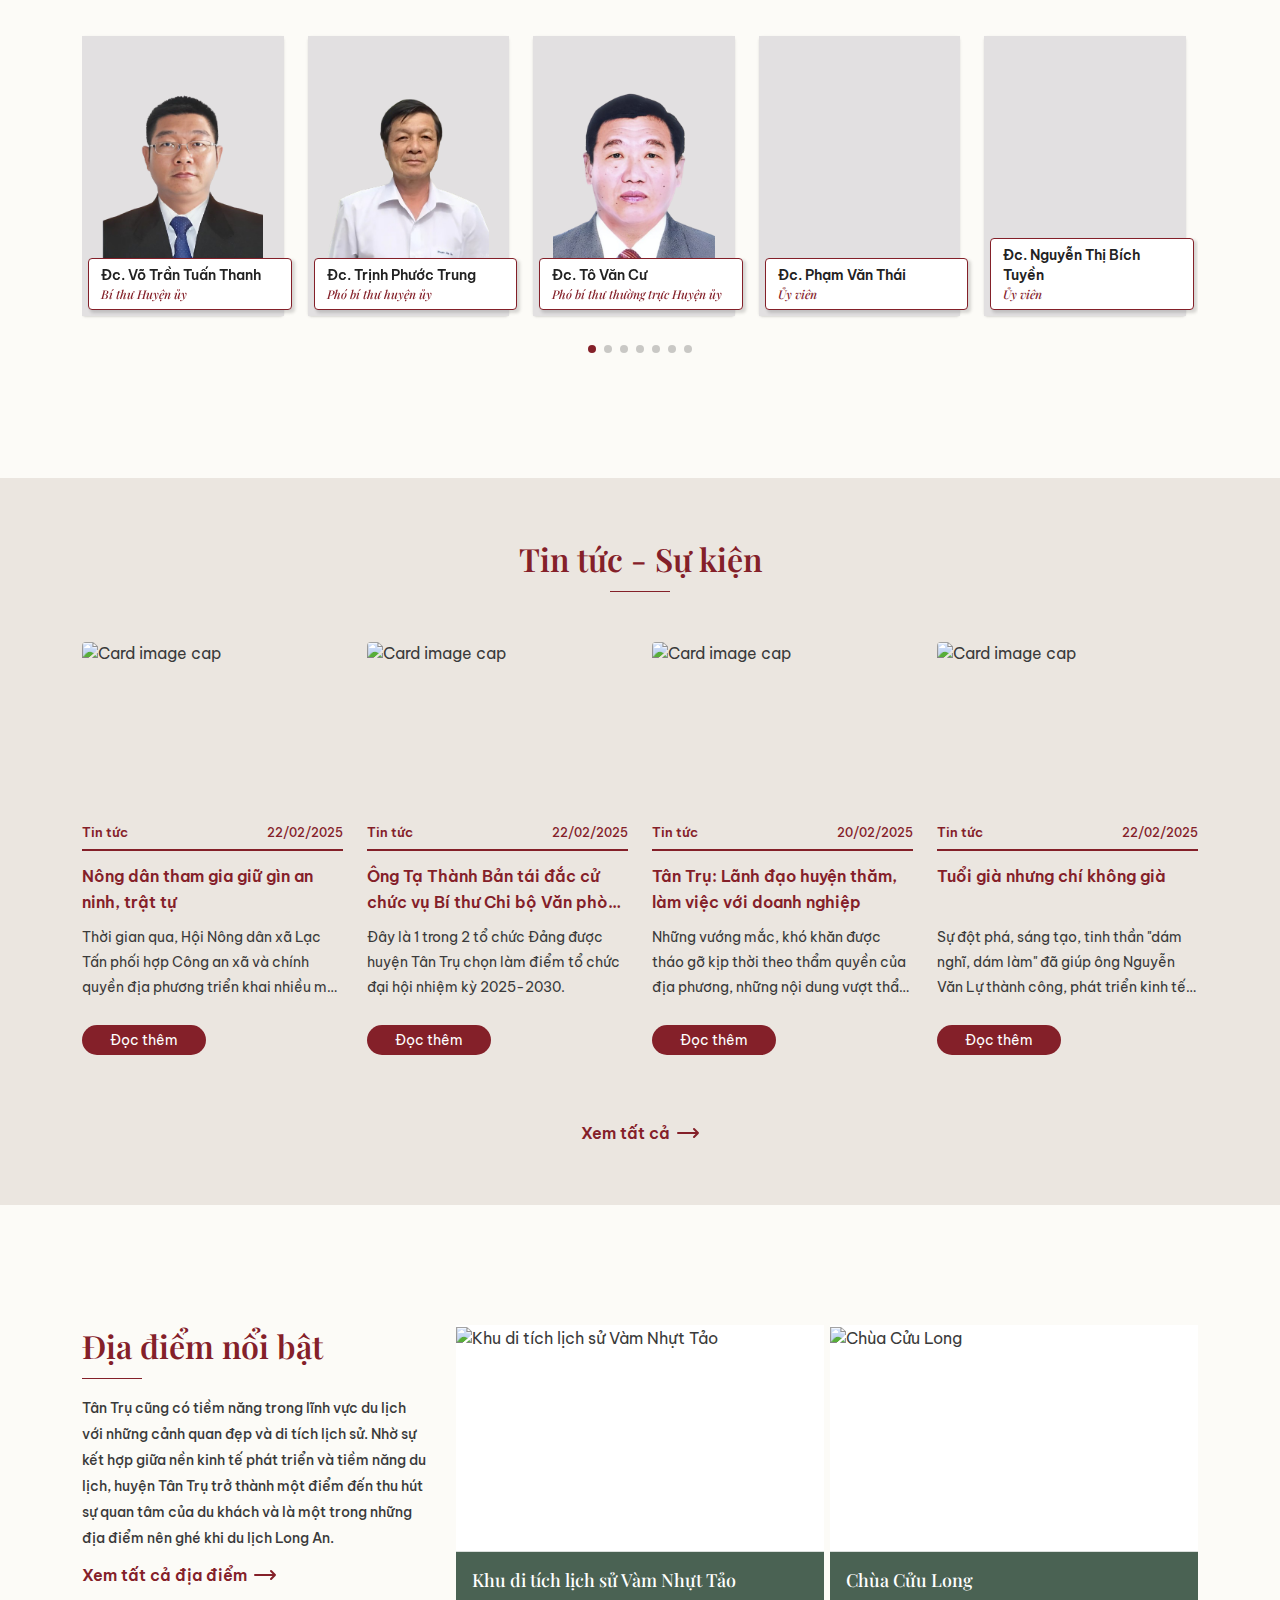
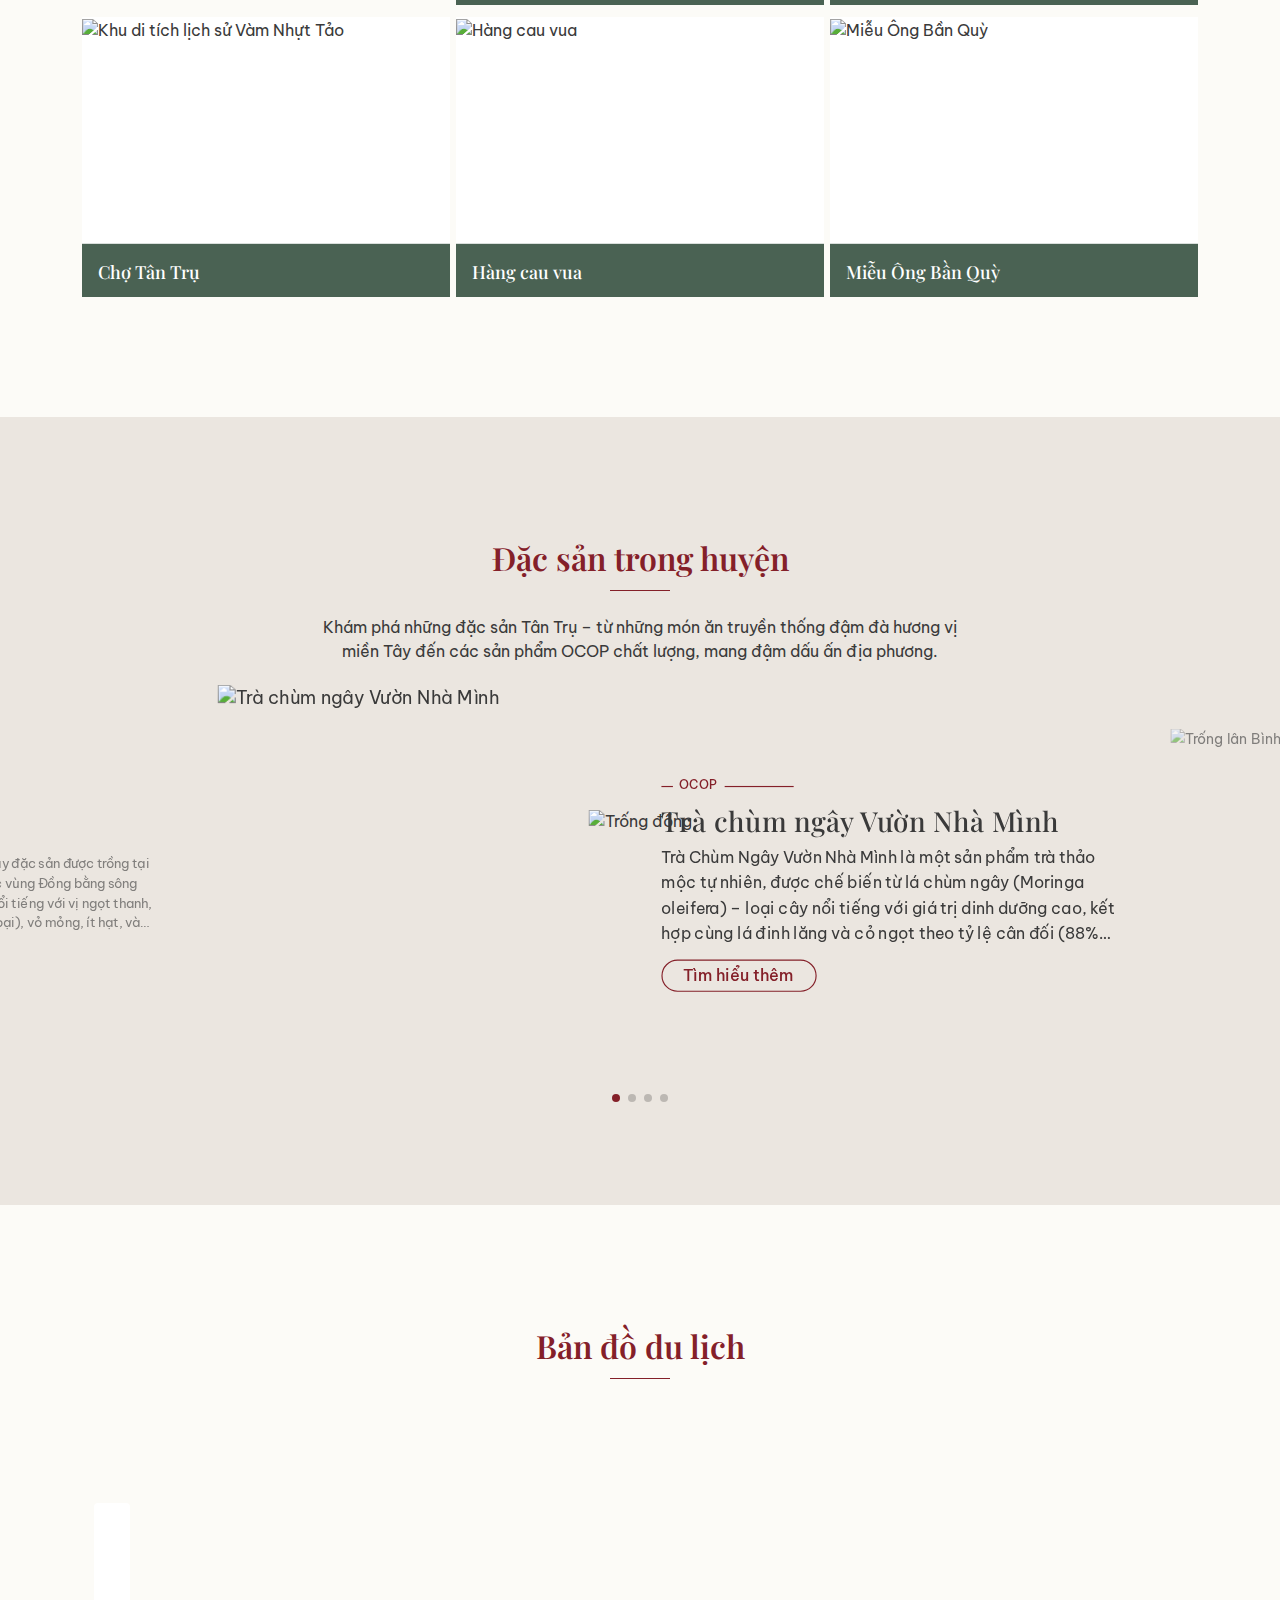
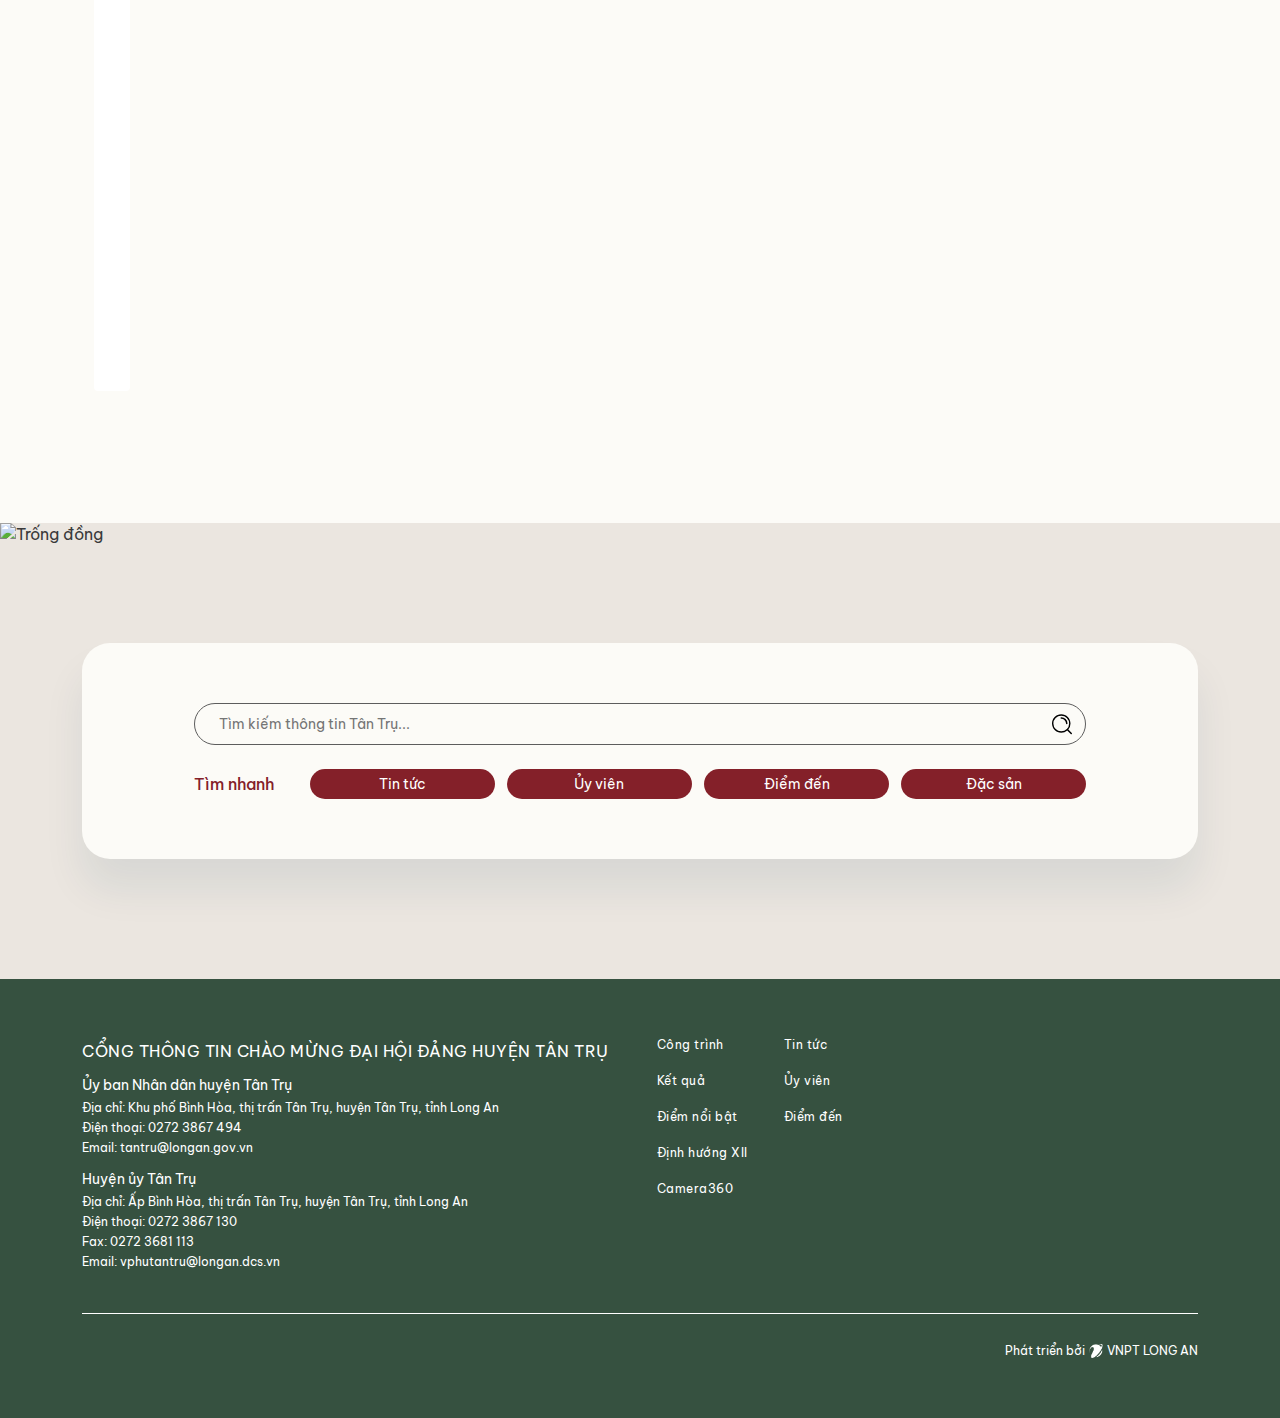
==== commit 4c7c6a9d: "update" ====
--- a/index.html
+++ b/index.html
@@ -32,7 +32,7 @@
                     <a href="/projects.html">Công trình</a>
                     <a href="/results.html">Kết quả</a>
                     <a href="/highlight.html">Điểm nổi bật</a>
-                    <a href="/orientation.html">Định hướng</a>
+                    <a href="/orientation.html">Định hướng XII</a>
                     <a href="/camera360.html">Camera 360</a>
                 </nav>
                 <div class="others">
@@ -95,15 +95,7 @@
                 </h1>
                 <div class="content">
                     <p>
-                        Huyện Tân Trụ nằm ở phía đông nam tỉnh Long An, thuộc vùng Đồng bằng sông Cửu Long. Với diện
-                        tích 106,5 km² và dân số khoảng 66.500 người, Tân Trụ có hệ thống sông ngòi phong phú, thuận lợi
-                        cho nông nghiệp và giao thông đường thủy.
-                        Huyện gồm 1 thị trấn (Tân Trụ) và 9 xã, với kinh tế chủ yếu dựa vào nông nghiệp, nổi bật là lúa
-                        gạo, thanh long, chanh cùng các làng nghề truyền thống như làng trống Bình An và làng dệt chiếu
-                        An Nhựt Tân.
-                        Tân Trụ cũng là vùng đất giàu truyền thống lịch sử, gắn liền với di tích Vàm Nhựt Tảo và các lễ
-                        hội văn hóa đặc sắc. Nhờ vị trí gần TP. Hồ Chí Minh, nơi đây đang phát triển mạnh mẽ về kinh tế
-                        - xã hội, hướng đến một đô thị hiện đại nhưng vẫn giữ gìn bản sắc địa phương.
+                        Huyện Tân Trụ, thuộc tỉnh Long An, là một vùng đất giàu truyền thống nằm ở phía đông nam Đồng bằng sông Cửu Long, cách TP.HCM khoảng 50 km và TP. Tân An 15 km. Kẹp giữa hai con sông Vàm Cỏ Đông và Vàm Cỏ Tây, Tân Trụ trải dài trên diện tích 108,48 km² với đất phù sa màu mỡ, khí hậu nhiệt đới thuận lợi, tạo nên nền kinh tế nông nghiệp trù phú với các đặc sản như thanh long, dưa hấu, và trà chùm ngây. Huyện có 11 đơn vị hành chính (1 thị trấn và 10 xã), dân số khoảng 60.000 người, mang đậm nét văn hóa Nam Bộ qua các làng nghề như trống Bình An và các di tích lịch sử như Vàm Nhựt Tảo, Miếu Ông Bần Quỳ. Tân Trụ không chỉ là vựa nông sản mà còn là điểm đến du lịch với tuyến đường hoa cau vua, chợ Tân Trụ hiện đại, và không gian sông nước yên bình, kết nối hài hòa giữa truyền thống và phát triển.
                     </p>
                 </div>
             </div>
@@ -155,6 +147,7 @@
                                 </div>
                             </a>
                         </div>
+
                         <div class="member-item swiper-slide">
                             <a href="/member-detail.html">
                                 <div class="card">
@@ -194,6 +187,7 @@
                                 </div>
                             </a>
                         </div>
+                        
                         <a href="/member.html" class="seemore swiper-slide">Xem tất cả ủy viên <svg
                                 xmlns="http://www.w3.org/2000/svg" width="24" height="24" viewBox="0 0 24 24">
                                 <path fill="none" stroke="currentColor" stroke-linecap="round" stroke-linejoin="round"
@@ -658,11 +652,11 @@
                             <a href="/projects.html" class="menu-item">Công trình</a>
                             <a href="/results.html" class="menu-item">Kết quả</a>
                             <a href="/highlight.html" class="menu-item">Điểm nổi bật</a>
-                            <a href="/orientation.html" class="menu-item">Định hướng</a>
+                            <a href="/orientation.html" class="menu-item">Định hướng XII</a>
                             <a href="/camera360.html" class="menu-item">Camera360</a>
                         </div>
                         <div class="menu">
-                            <a href="/news.html" class="menu-item">Tin tức</a>
+                            <a href="/news-list.html" class="menu-item">Tin tức</a>
                             <a href="/member.html" class="menu-item">Ủy viên</a>
                             <a href="/destination.html" class="menu-item">Điểm đến</a>
                         </div>
--- a/assets/css/main.css
+++ b/assets/css/main.css
@@ -163,6 +163,14 @@
 
 .seemore:hover svg {
     transform: translateX(6px);
+}
+
+.section-title-sub {
+    font-family: 'Be Vietnam Pro';
+    font-size: 24px;
+    font-weight: 600;
+    color: var(--primary-color);
+    margin-bottom: 12px;
 }
 
 /**
--- a/assets/css/home.css
+++ b/assets/css/home.css
@@ -339,12 +339,14 @@
     background-repeat: no-repeat;
     background-position: 50%;
     background-size: 120%;
+    display: flex;
+    justify-content: center;
 }
 
 .member-list .card-img img {
-    width: 100%;
+    width: 80%;
     height: 100%;
-    object-fit: cover;
+    object-fit: contain;
 }
 
 .member-list .card-body {
@@ -1085,14 +1087,8 @@
     padding: 80px 0 80px;
 }
 
-.section-title-sub {
-    font-size: 24px;
-    font-weight: 600;
-    color: var(--primary-color);
-    margin-bottom: 12px;
-}
-
 .project .project-title {
+    font-family: 'Be Vietnam Pro';
     font-size: 18px;
     font-weight: 600;
     color: var(--primary-color);
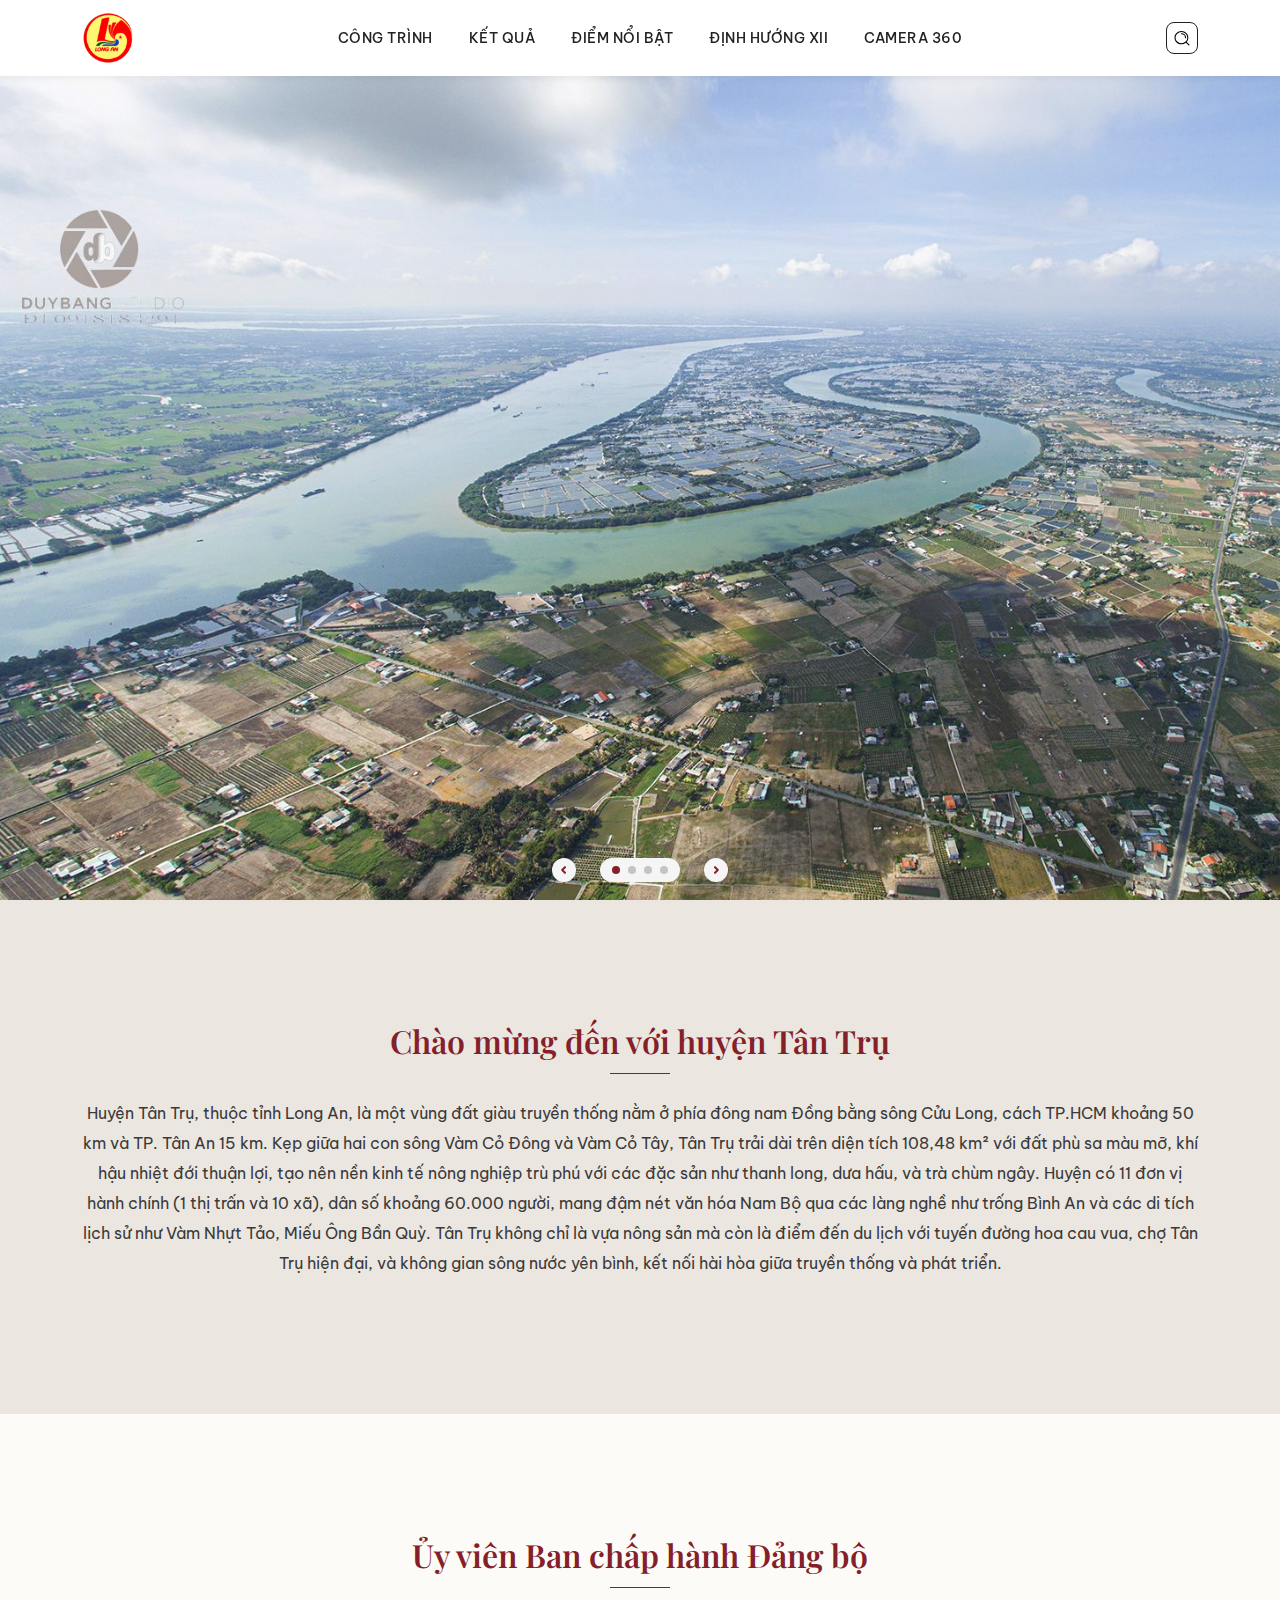
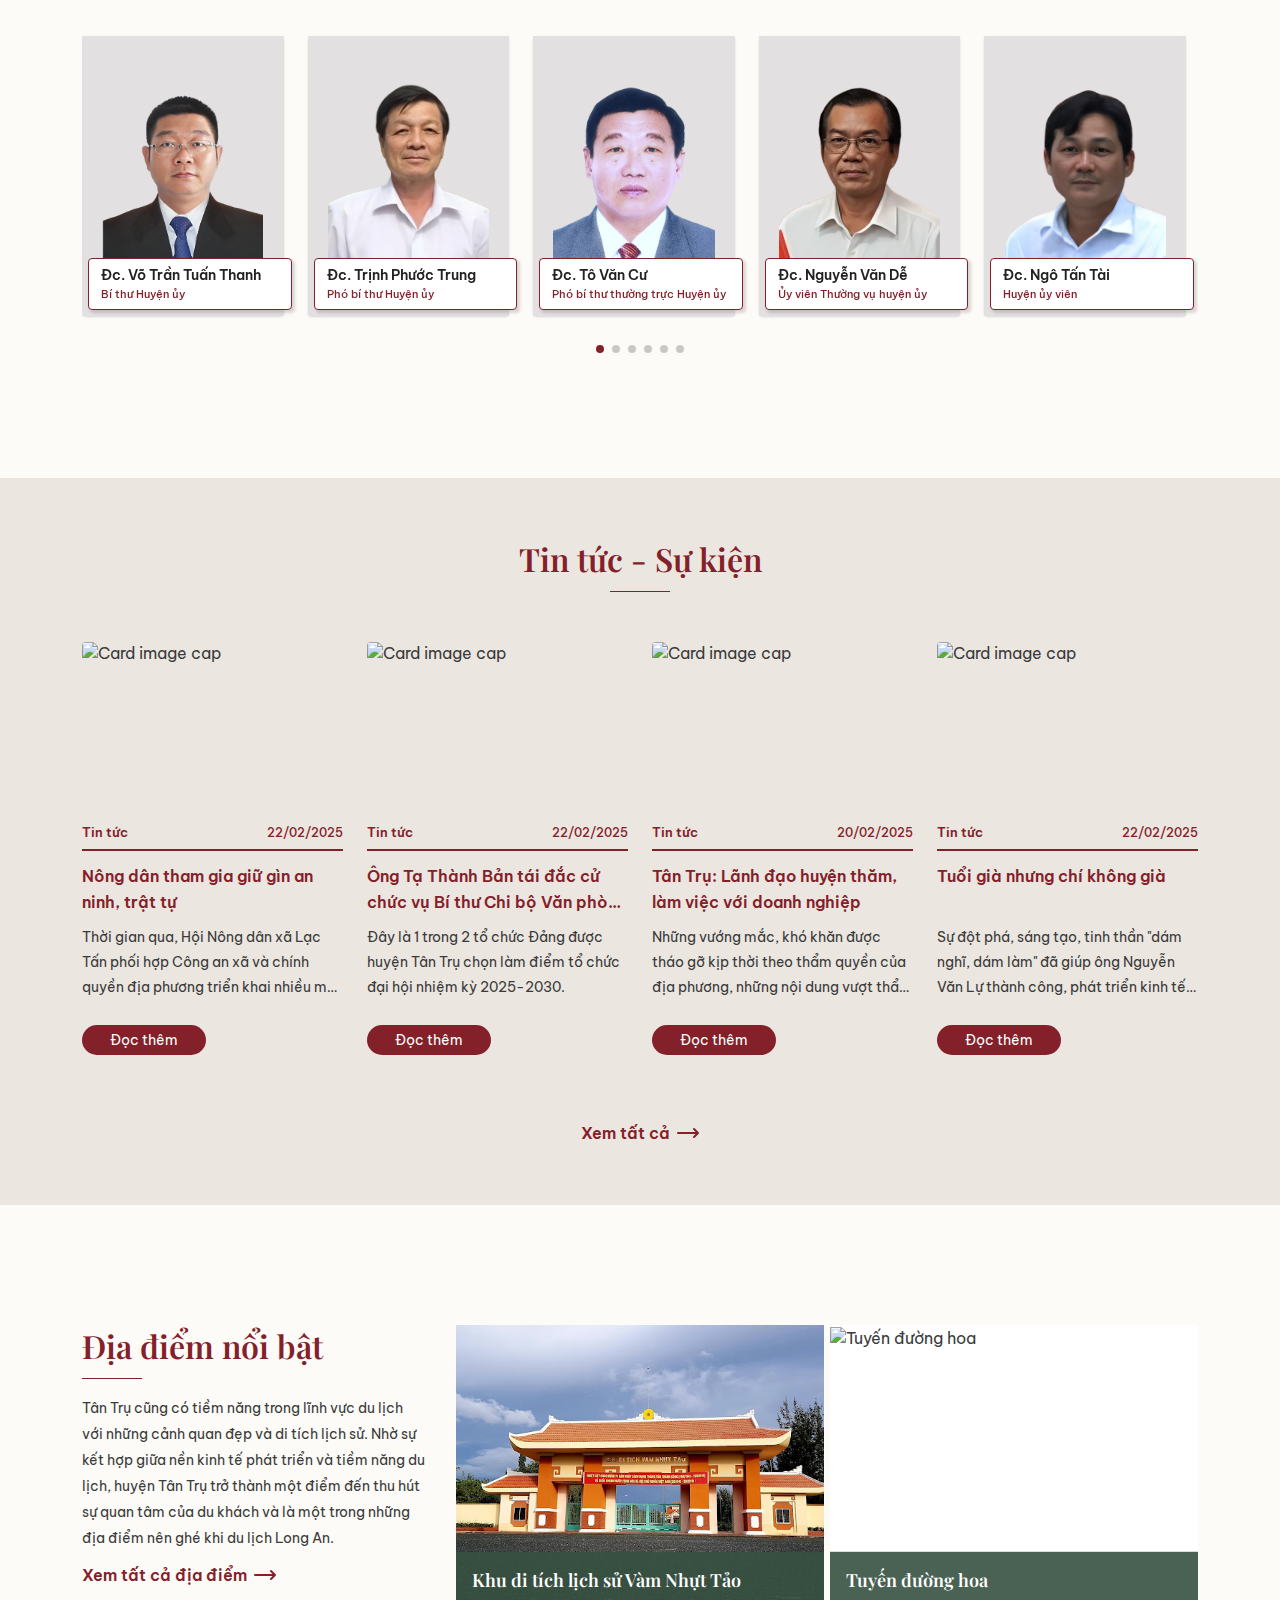
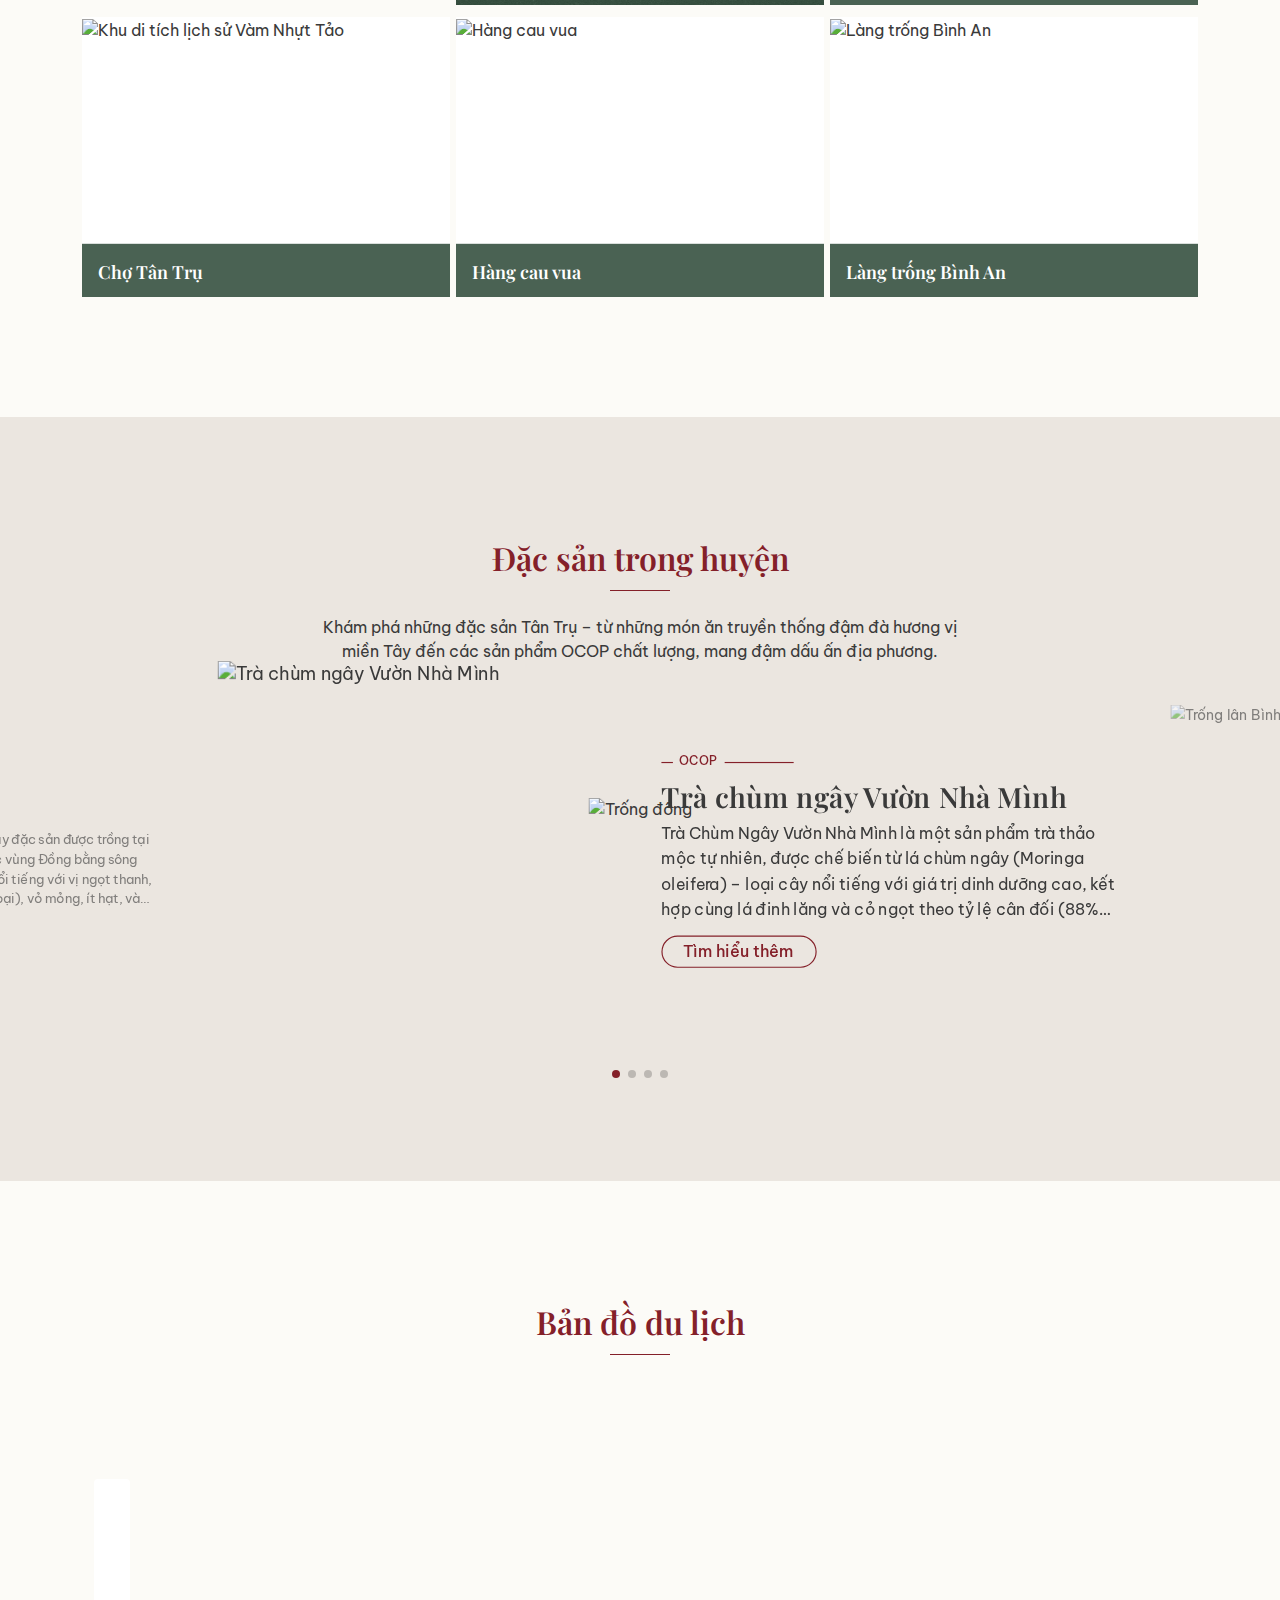
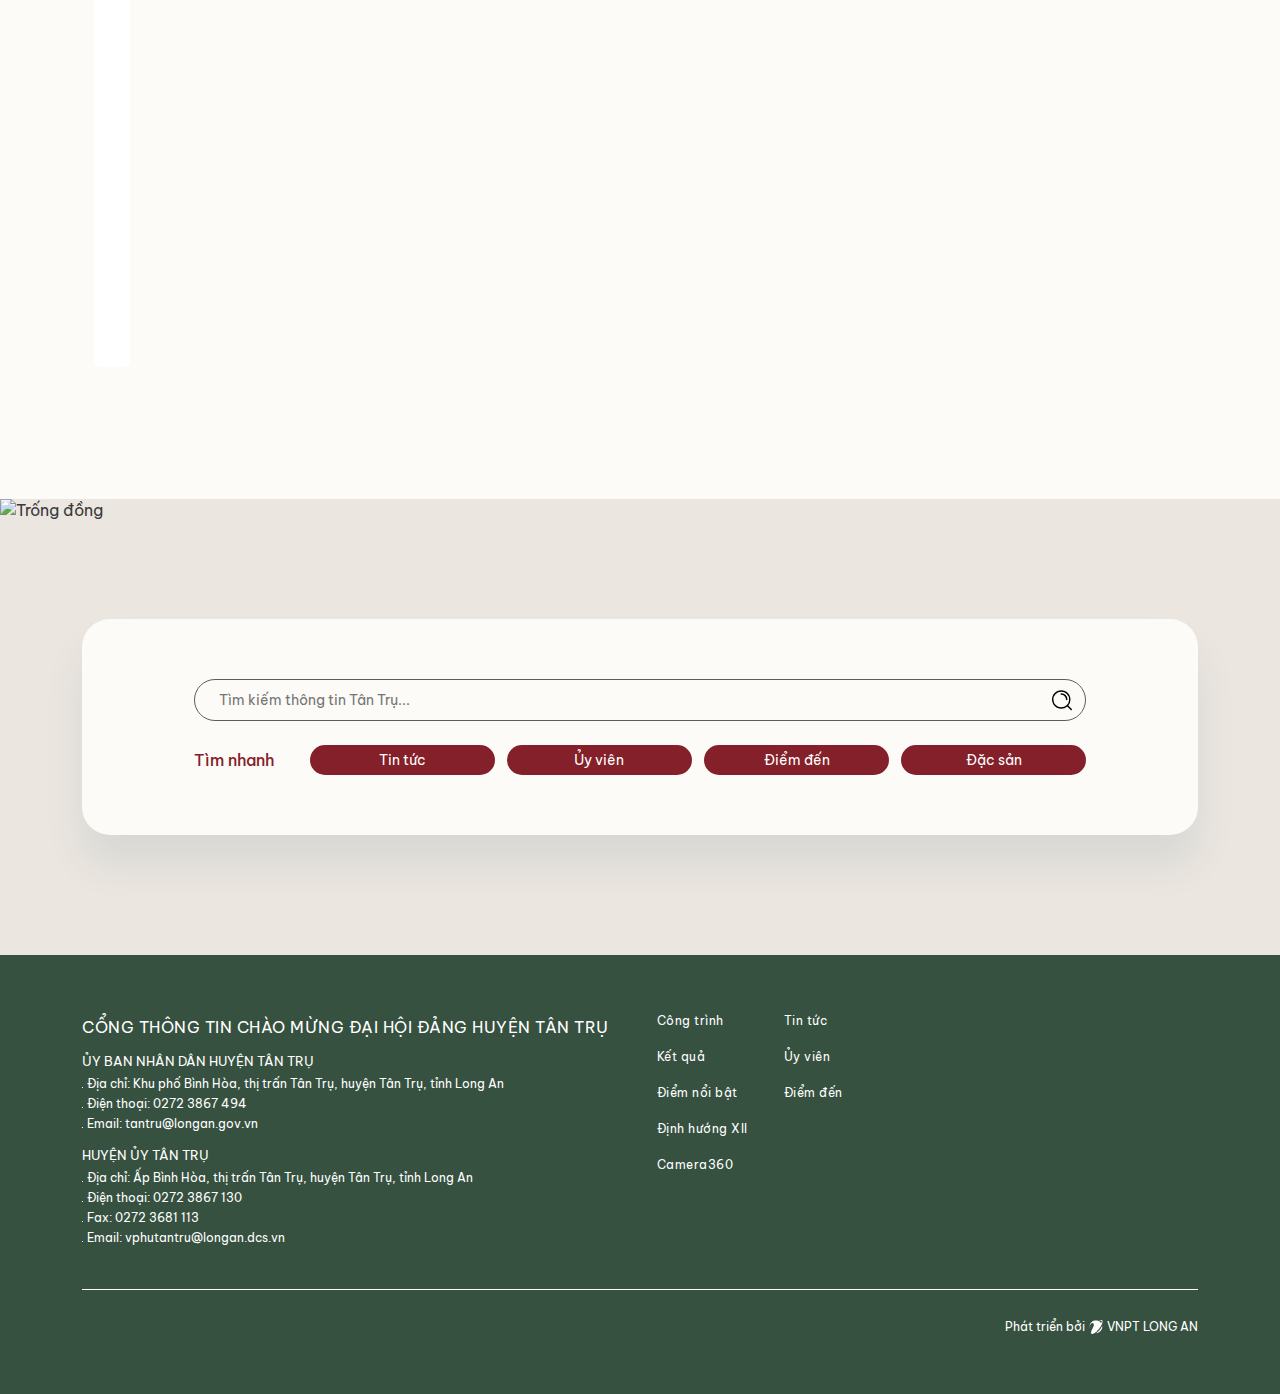
==== commit 6971877e: "overview content" ====
--- a/index.html
+++ b/index.html
@@ -39,6 +39,9 @@
                     <a href="/#search" class="btn-search">
                         <img src="./assets/images/search.svg" alt="search">
                     </a>
+                    <div class="menu-mb">
+                        <img src="./assets/images/ic--round-menu.svg" alt="menu mobile">
+                    </div>
                 </div>
             </div>
         </div>
@@ -123,12 +126,12 @@
                             <a href="/member-detail.html">
                                 <div class="card">
                                     <div class="card-img">
-                                        <img src="./assets/images/Trinh-Phuoc-Trung-1.png" alt="Trịnh Phước Trung"
+                                        <img src="./assets/images/Trinh-Phuoc-Trung-4.png" alt="Trịnh Phước Trung"
                                             class="card-img-top">
                                     </div>
                                     <div class="card-body">
                                         <div class="card-title">Đc. Trịnh Phước Trung</div>
-                                        <div class="card-text">Phó bí thư huyện ủy</div>
+                                        <div class="card-text">Phó bí thư Huyện ủy</div>
                                     </div>
                                 </div>
                             </a>
@@ -137,7 +140,7 @@
                             <a href="/member-detail.html">
                                 <div class="card">
                                     <div class="card-img">
-                                        <img src="./assets/images/To-Van-Cu.png" alt="Đc. Tô Văn Cư"
+                                        <img src="./assets/images/To-Van-Cu-1.png" alt="Đc. Tô Văn Cư"
                                             class="card-img-top">
                                     </div>
                                     <div class="card-body">
@@ -147,16 +150,15 @@
                                 </div>
                             </a>
                         </div>
-
                         <div class="member-item swiper-slide">
                             <a href="/member-detail.html">
                                 <div class="card">
                                     <div class="card-img">
-                                        <!-- <img src="./assets/images/avatar-1.png" alt="Phạm Văn Thái" class="card-img-top"> -->
+                                        <img src="./assets/images/Nguyen-Van-De-1.png" alt="Đc. Nguyễn Văn Dễ" class="card-img-top">
                                     </div>
                                     <div class="card-body">
-                                        <div class="card-title">Đc. Phạm Văn Thái</div>
-                                        <div class="card-text">Ủy viên</div>
+                                        <div class="card-title">Đc. Nguyễn Văn Dễ</div>
+                                        <div class="card-text">Ủy viên Thường vụ huyện ủy</div>
                                     </div>
                                 </div>
                             </a>
@@ -165,29 +167,15 @@
                             <a href="/member-detail.html">
                                 <div class="card">
                                     <div class="card-img">
-                                        <!-- <img src="./assets/images/avatar-1.png" alt="Nguyễn Thị Bích Tuyền" class="card-img-top"> -->
+                                        <img src="./assets/images/Ngo-Tan-Tai-2.png" alt="Đc. Ngô Tấn Tài" class="card-img-top">
                                     </div>
                                     <div class="card-body">
-                                        <div class="card-title">Đc. Nguyễn Thị Bích Tuyền</div>
-                                        <div class="card-text">Ủy viên</div>
+                                        <div class="card-title">Đc. Ngô Tấn Tài</div>
+                                        <div class="card-text">Huyện ủy viên</div>
                                     </div>
                                 </div>
                             </a>
                         </div>
-                        <div class="member-item swiper-slide">
-                            <a href="/member-detail.html">
-                                <div class="card">
-                                    <div class="card-img">
-                                        <!-- <img src="./assets/images/avatar-1.png" alt="Lê Hồng Hưng" class="card-img-top"> -->
-                                    </div>
-                                    <div class="card-body">
-                                        <div class="card-title">Đc. Lê Hồng Hưng</div>
-                                        <div class="card-text">Ủy viên</div>
-                                    </div>
-                                </div>
-                            </a>
-                        </div>
-                        
                         <a href="/member.html" class="seemore swiper-slide">Xem tất cả ủy viên <svg
                                 xmlns="http://www.w3.org/2000/svg" width="24" height="24" viewBox="0 0 24 24">
                                 <path fill="none" stroke="currentColor" stroke-linecap="round" stroke-linejoin="round"
@@ -336,7 +324,7 @@
                         </div>
                         <div class="card">
                             <div class="card-img">
-                                <img src="https://media2.gody.vn/public/images/destination/1/80/khu-di-tich-lich-su-vam-nhut-tao/pl620094a2a60c0-1644205218.jpeg"
+                                <img src="./assets/images/vam-nhut-tao.jpg"
                                     alt="Khu di tích lịch sử Vàm Nhựt Tảo" class="card-img-top">
                             </div>
                             <div class="card-body">
@@ -356,20 +344,20 @@
                             <div class="close">
                                 <img src="./assets/images/close-icon.svg" alt="close">
                             </div>
-                            <div class="title">Chùa Cửu Long</div>
-                            <div class="desc">
-                                Chùa Cửu Long tại Tân Trụ, Long An, là một ngôi chùa thuộc hệ phái Phật giáo Bắc tông, tọa lạc tại huyện Tân Trụ – vùng đất giàu truyền thống văn hóa và tâm linh của tỉnh Long An. Chùa có thể nằm ở một trong các xã như Tân Bình, Bình Lãng, hoặc gần thị trấn Tân Trụ, nơi tập trung nhiều hoạt động tín ngưỡng. Tên "Cửu Long" gợi lên hình ảnh rồng chín khúc, biểu tượng của sức mạnh, sự linh thiêng và gắn liền với vùng đất sông nước Đồng bằng sông Cửu Long. Ngôi chùa này có thể được xây dựng theo kiến trúc truyền thống Nam Bộ, với mái ngói cong, không gian thoáng đãng, và khuôn viên yên bình bên dòng sông hoặc kênh rạch đặc trưng của Tân Trụ. Chùa là nơi người dân địa phương đến cầu an, lễ Phật, và tham gia các hoạt động thiện nguyện, góp phần giữ gìn nét đẹp tâm linh của vùng đất từng ghi dấu nhiều giá trị lịch sử như Vàm Nhựt Tảo.
-                            </div>
-                        </div>
-                        <div class="card">
-                            <div class="card-img">
-                                <img src="https://cdn.tgdd.vn/Files/2023/11/26/1555979/luu-ngay-5-dia-diem-du-lich-tan-tru-long-an-thu-hut-du-khach-202311262353035414.jpg"
-                                    alt="Chùa Cửu Long" class="card-img-top">
-                            </div>
-                            <div class="card-body">
-                                <div class="card-title">Chùa Cửu Long</div>
+                            <div class="title">Tuyến đường hoa</div>
+                            <div class="desc">
+                                Tuyến đường hoa Tân Trụ (hay Hàng cau vua Tân Trụ) nằm trên tuyến đường Ông Đồ Nghị, thuộc xã Đức Tân, huyện Tân Trụ, tỉnh Long An, cách TP. Tân An khoảng 15 km và TP.HCM khoảng 50 km. Con đường dài khoảng 2 km này nổi bật với hơn 300 cây cau vua cao trên 10 m, trồng thẳng tắp hai bên, tạo bóng mát rợp trời và khung cảnh thanh bình giữa đồng lúa xanh mướt. Điểm nhấn là những khóm hoa mười giờ rực rỡ dưới gốc cau, mang lại vẻ đẹp mộc mạc, thơ mộng của miền quê Nam Bộ. Từ một con đường đất đơn sơ, sau khi được bê tông hóa và trồng cau cách đây khoảng 15 năm, nơi đây trở thành điểm check-in yêu thích, thu hút du khách vào cuối tuần để chụp ảnh và tận hưởng không gian yên ả.
+                            </div>
+                        </div>
+                        <div class="card">
+                            <div class="card-img">
+                                <img src="https://danviet.mediacdn.vn/2020/8/26/hoa-muoi-gio-1-15979037400181586550482-1598432681616-1598432681616523628522.jpg"
+                                    alt="Tuyến đường hoa" class="card-img-top">
+                            </div>
+                            <div class="card-body">
+                                <div class="card-title">Tuyến đường hoa</div>
                                 <div class="card-text">
-                                    Chùa Cửu Long tại Tân Trụ, Long An, là một ngôi chùa thuộc hệ phái Phật giáo Bắc tông, tọa lạc tại huyện Tân Trụ – vùng đất giàu truyền thống văn hóa và tâm linh của tỉnh Long An. Chùa có thể nằm ở một trong các xã như Tân Bình, Bình Lãng, hoặc gần thị trấn Tân Trụ, nơi tập trung nhiều hoạt động tín ngưỡng. Tên "Cửu Long" gợi lên hình ảnh rồng chín khúc, biểu tượng của sức mạnh, sự linh thiêng và gắn liền với vùng đất sông nước Đồng bằng sông Cửu Long. Ngôi chùa này có thể được xây dựng theo kiến trúc truyền thống Nam Bộ, với mái ngói cong, không gian thoáng đãng, và khuôn viên yên bình bên dòng sông hoặc kênh rạch đặc trưng của Tân Trụ. Chùa là nơi người dân địa phương đến cầu an, lễ Phật, và tham gia các hoạt động thiện nguyện, góp phần giữ gìn nét đẹp tâm linh của vùng đất từng ghi dấu nhiều giá trị lịch sử như Vàm Nhựt Tảo.
+                                    Tuyến đường hoa Tân Trụ (hay Hàng cau vua Tân Trụ) nằm trên tuyến đường Ông Đồ Nghị, thuộc xã Đức Tân, huyện Tân Trụ, tỉnh Long An, cách TP. Tân An khoảng 15 km và TP.HCM khoảng 50 km. Con đường dài khoảng 2 km này nổi bật với hơn 300 cây cau vua cao trên 10 m, trồng thẳng tắp hai bên, tạo bóng mát rợp trời và khung cảnh thanh bình giữa đồng lúa xanh mướt. Điểm nhấn là những khóm hoa mười giờ rực rỡ dưới gốc cau, mang lại vẻ đẹp mộc mạc, thơ mộng của miền quê Nam Bộ. Từ một con đường đất đơn sơ, sau khi được bê tông hóa và trồng cau cách đây khoảng 15 năm, nơi đây trở thành điểm check-in yêu thích, thu hút du khách vào cuối tuần để chụp ảnh và tận hưởng không gian yên ả.
                                 </div>
                                 <div class="card-button">
                                     <button class="btn-popup">Tìm hiểu thêm</button>
@@ -417,7 +405,7 @@
                         </div>
                         <div class="card">
                             <div class="card-img">
-                                <img src="https://images2.thanhnien.vn/uploaded/minhnguyet/2020_09_28/du-lich1_OJZA.jpg?width=500"
+                                <img src="https://storage-vnportal.vnpt.vn/gov-lan/SharePointFolders/ThuVienAnh/%E1%BA%A2nh%20T%C3%A2n%20Tr%E1%BB%A5/H%C3%A0ng%20cao%20%C4%90%E1%BB%A9c%20T%C3%A2n%201.jpg"
                                     alt="Hàng cau vua" class="card-img-top">
                             </div>
                             <div class="card-body">
@@ -437,20 +425,20 @@
                             <div class="close">
                                 <img src="./assets/images/close-icon.svg" alt="close">
                             </div>
-                            <div class="title">Miễu Ông Bần Quỳ</div>
-                            <div class="desc">
-                                Miễu Ông Bần Quỳ là một di tích lịch sử nằm tại xã Nhựt Ninh, huyện Tân Trụ, tỉnh Long An, nơi thờ Xá Sai Ty Mai Công Hương – một tấm gương trung liệt của Việt Nam vào đầu thế kỷ 18. Tọa lạc giữa ngã ba hợp lưu của sông Vàm Cỏ Đông và Vàm Cỏ Tây, miễu gắn liền với sự kiện năm Ất Dậu (1705), khi Mai Công Hương, phụ trách vận chuyển quân lương cho quân chúa Nguyễn, bị quân Cao Miên bao vây. Quyết không để lương thực rơi vào tay giặc, ông ra lệnh đục thuyền chìm rồi tuẫn tiết tại đây. Tương truyền, sau sự kiện, những cây bần quanh khu vực mọc quỳ xuống như bày tỏ lòng kính phục, từ đó nơi này mang tên "Bần Quỳ". Được trùng tu năm 2022 với bờ kè và lan can khang trang, miễu không chỉ là nơi tưởng niệm mà còn là điểm đến tâm linh bên dòng sông Vàm Cỏ hiền hòa, phản ánh tinh thần bất khuất của người dân Nam Bộ.
-                            </div>
-                        </div>
-                        <div class="card">
-                            <div class="card-img">
-                                <img src="https://scontent.iocvnpt.com/resources/portal/Images/LAN/toanlm.lan/hinh_diem/ban_quy/z4290978683469_3bcc11f6e17007d2b86d1997d23846a5_57618699.jpg"
-                                    alt="Miễu Ông Bần Quỳ" class="card-img-top">
-                            </div>
-                            <div class="card-body">
-                                <div class="card-title">Miễu Ông Bần Quỳ</div>
+                            <div class="title">Làng trống Bình An</div>
+                            <div class="desc">
+                                Làng trống Bình An nằm ở xã Bình Lãng, huyện Tân Trụ, tỉnh Long An, là một làng nghề truyền thống nổi tiếng hơn 170 năm, được xem là "độc nhất" ở Nam Bộ với tiếng trống vang vọng, trầm bổng. Ra đời từ thời ông Nguyễn Văn Ty – người học nghề từ Rạch Gầm, Tiền Giang và truyền lại cho con cháu – làng trống sử dụng gỗ sao, mít và da trâu già qua hơn 20 công đoạn thủ công tỉ mỉ như ghép thùng, căng da bằng giàn trò, và đóng đinh tre. Sản phẩm đa dạng từ trống lân, trống chùa đến trống trường học, nổi bật nhờ âm thanh giòn, bền, từng vang xa đến Mỹ, Úc. Dù đối mặt với cạnh tranh từ trống nhập khẩu, làng vẫn giữ hồn nghề bên dòng sông Vàm Cỏ Tây, trở thành niềm tự hào văn hóa của Long An.
+                            </div>
+                        </div>
+                        <div class="card">
+                            <div class="card-img">
+                                <img src="https://www.baolongan.vn/image/news/2024/20240416/images/15.jpg"
+                                    alt="Làng trống Bình An" class="card-img-top">
+                            </div>
+                            <div class="card-body">
+                                <div class="card-title">Làng trống Bình An</div>
                                 <div class="card-text">
-                                    Miễu Ông Bần Quỳ là một di tích lịch sử nằm tại xã Nhựt Ninh, huyện Tân Trụ, tỉnh Long An, nơi thờ Xá Sai Ty Mai Công Hương – một tấm gương trung liệt của Việt Nam vào đầu thế kỷ 18. Tọa lạc giữa ngã ba hợp lưu của sông Vàm Cỏ Đông và Vàm Cỏ Tây, miễu gắn liền với sự kiện năm Ất Dậu (1705), khi Mai Công Hương, phụ trách vận chuyển quân lương cho quân chúa Nguyễn, bị quân Cao Miên bao vây. Quyết không để lương thực rơi vào tay giặc, ông ra lệnh đục thuyền chìm rồi tuẫn tiết tại đây. Tương truyền, sau sự kiện, những cây bần quanh khu vực mọc quỳ xuống như bày tỏ lòng kính phục, từ đó nơi này mang tên "Bần Quỳ". Được trùng tu năm 2022 với bờ kè và lan can khang trang, miễu không chỉ là nơi tưởng niệm mà còn là điểm đến tâm linh bên dòng sông Vàm Cỏ hiền hòa, phản ánh tinh thần bất khuất của người dân Nam Bộ.
+                                    Làng trống Bình An nằm ở xã Bình Lãng, huyện Tân Trụ, tỉnh Long An, là một làng nghề truyền thống nổi tiếng hơn 170 năm, được xem là "độc nhất" ở Nam Bộ với tiếng trống vang vọng, trầm bổng. Ra đời từ thời ông Nguyễn Văn Ty – người học nghề từ Rạch Gầm, Tiền Giang và truyền lại cho con cháu – làng trống sử dụng gỗ sao, mít và da trâu già qua hơn 20 công đoạn thủ công tỉ mỉ như ghép thùng, căng da bằng giàn trò, và đóng đinh tre. Sản phẩm đa dạng từ trống lân, trống chùa đến trống trường học, nổi bật nhờ âm thanh giòn, bền, từng vang xa đến Mỹ, Úc. Dù đối mặt với cạnh tranh từ trống nhập khẩu, làng vẫn giữ hồn nghề bên dòng sông Vàm Cỏ Tây, trở thành niềm tự hào văn hóa của Long An.
                                 </div>
                                 <div class="card-button">
                                     <button class="btn-popup">Tìm hiểu thêm</button>
@@ -608,7 +596,7 @@
                     <div class="search-button">
                         <div class="text">Tìm nhanh</div>
                         <div class="group-btn">
-                            <a href="/news.html">Tin tức</a>
+                            <a href="/news-list.html">Tin tức</a>
                             <a href="/member.html">Ủy viên</a>
                             <a href="/destination.html">Điểm đến</a>
                             <a href="/#food">Đặc sản</a>
@@ -619,6 +607,9 @@
         </section>
     </main>
     <footer>
+        <div class="scroll-top">
+            <img src="./assets/images/arrow-up.png" alt="scroll to top">
+        </div>
         <div class="container">
             <div class="footer-wrap">
                 <div class="footer-top">
--- a/assets/css/header.css
+++ b/assets/css/header.css
@@ -1,7 +1,8 @@
 header {
-    position: sticky;
+    position: fixed;
     left: 0;
     top: 0;
+    width: 100%;
     background-color: var(--white-color);
     z-index: 1002;
     box-shadow: 0 -6px 10px 5px rgba(0, 0, 0, 0.1);
@@ -53,6 +54,22 @@
     width: 100%;
 }
 
+.header .others {
+    display: flex;
+    align-items: center;
+    gap: 24px;
+}
+
+.header .others .menu-mb {
+    cursor: pointer;
+    display: none;
+}
+
+.header .others .menu-mb img {
+    width: 36px;
+    height: auto;
+}
+
 .header .others .btn-search {
     display: flex;
     align-items: center;
@@ -66,4 +83,65 @@
 .header .others .btn-search img {
     width: 18px;
     height: auto;
+}
+
+/**
+* 991px
+**/
+
+@media screen and (max-width: 991px) {
+
+    .header .others .menu-mb {
+        display: block;
+    }
+    
+    .header .navbar {
+        flex-direction: column;
+        position: absolute;
+        background-color: #fff;
+        top: 76px;
+        right: calc(-45%);
+        padding: 0px 0 48px;
+        gap: 0px;
+        align-items: start;
+        height: 100vh;
+        justify-content: start;
+        border-left: 1px solid #e8e8e8;
+        transition: all 0.3s linear;
+    }
+
+    .header .navbar::after {
+        content: '';
+        display: block;
+        position: absolute;
+        top: 0;
+        left: 0;
+        bottom: 0;
+        right: 0;
+        z-index: -1;
+        background-color: #fff;
+    }
+
+    .header .navbar.active {
+        right: calc(-0% - 60px);
+    }
+
+    .header .navbar a {
+        width: 100%;
+        display: block;
+        padding: 18px 100px 18px 28px;
+        text-align: start;
+        font-size: 16px;
+        border-bottom: 1px solid #e8e8e8;
+    }
+}
+
+/**
+* 576
+**/
+
+@media screen and (max-width: 576px) {
+    .header .navbar {
+        right: calc(-80%);
+    } 
 }--- a/assets/css/footer.css
+++ b/assets/css/footer.css
@@ -67,13 +67,73 @@
 }
 
 .footer-top .head .name {
-    font-size: 14px;
+    font-size: 13px;
     line-height: 20px;
     margin-bottom: 4px;
+    text-transform: uppercase;
 }
 
 .footer-top .head .list .item {
     font-size: 12px;
     line-height: 18px;
     margin-bottom: 2px;
+    display: flex;
+    align-items: baseline;
+}
+
+.footer-top .head .list .item::before {
+    display: block;
+    content: "";
+    width: 1px;
+    height: 1px;
+    background: var(--white-color);
+    margin-right: 4px;
+}
+
+/**
+* 991px
+**/
+
+@media screen and (max-width: 991px) {
+    .footer-top {
+        flex-direction: column;
+        align-items: center;
+        text-align: center;
+        gap: 24px;
+    }
+
+    .footer-bottom .code-by {
+        justify-content: center;
+    }
+
+    .footer-top .head .name {
+        font-size: 16px;
+        margin-bottom: 6px;
+    }
+
+    .footer-top .head .list .item {
+        line-height: 18px;
+        margin-bottom: 4px;
+        justify-content: center;
+    }
+}
+
+/**
+* 576px
+**/
+
+@media screen and (max-width: 576px) {
+    .footer-top .title {
+        margin-bottom: 24px;
+    }
+
+    .footer-top .head {
+        margin-bottom: 24px;
+        width: 80%;
+        margin-inline: auto;
+    }
+
+    .footer-top .menu {
+        align-items: start;
+    }
 }--- a/assets/css/main.css
+++ b/assets/css/main.css
@@ -1,5 +1,3 @@
-@import url('https://fonts.googleapis.com/css2?family=Playfair+Display:ital,wght@0,400..900;1,400..900&display=swap');
-
 @font-face {
     font-family: 'Be Vietnam Pro';
     src: url('../fonts/BeVietnamPro-Medium.woff2') format('woff2'),
@@ -58,6 +56,24 @@
     font-family: 'Merriweather';
     src: url('../fonts/Merriweather-Bold.woff2') format('woff2'),
         url('../fonts/Merriweather-Bold.woff') format('woff');
+    font-weight: bold;
+    font-style: normal;
+    font-display: swap;
+}
+
+@font-face {
+    font-family: 'Playfair Display';
+    src: url('../fonts/PlayfairDisplay-SemiBold.woff2') format('woff2'),
+        url('../fonts/PlayfairDisplay-SemiBold.woff') format('woff');
+    font-weight: 600;
+    font-style: normal;
+    font-display: swap;
+}
+
+@font-face {
+    font-family: 'Playfair Display';
+    src: url('../fonts/PlayfairDisplay-Bold.woff2') format('woff2'),
+        url('../fonts/PlayfairDisplay-Bold.woff') format('woff');
     font-weight: bold;
     font-style: normal;
     font-display: swap;
@@ -86,11 +102,18 @@
 }
 
 body {
+    padding-top: 76px;
     font-family: 'Be Vietnam Pro';
     font-size: 16px;
     line-height: 22px;
     color: var(--text-color);
     background-color: var(--bg-color);
+    overflow-x: hidden;
+    position: relative;
+}
+
+html {
+    position: relative;
     overflow-x: hidden;
 }
 
@@ -330,9 +353,95 @@
 .popup-infor .desc::-webkit-scrollbar-thumb {
     background: var(--primary-color);
 }
+
 .popup-infor .close {
     position: absolute;
     top: 18px;
     right: 18px;
     cursor: pointer;
+}
+
+.scroll-top {
+    position: fixed;
+    bottom: 36px;
+    right: 24px;
+    background-color: var(--primary-color);
+    padding: 6px;
+    border-radius: 4px;
+    cursor: pointer;
+    opacity: 0;
+    z-index: 99;
+    transition: all 0.3s linear;
+}
+
+.scroll-top.active {
+    opacity: 0.6;
+}
+
+.scroll-top:hover {
+    opacity: 1;
+}
+
+.scroll-top img {
+    filter: brightness(0) invert(1);
+    width: 24px;
+    height: auto;
+}
+
+/**
+* 991
+**/
+
+@media screen and (max-width: 991px) {
+    /**
+    * POPUP
+    **/
+
+    .popup-infor {
+        max-width: 90%;
+        padding: 42px;
+    }
+
+    .popup-infor .desc {
+        max-height: 60vh;
+    }
+}
+
+/**
+* 576
+**/
+
+@media screen and (max-width: 576px) {
+
+    .section-title-sub {
+        font-size: 20px;
+        line-height: 30px;
+    }
+
+    .popup-infor {
+        padding: 36px 12px;
+        max-width: 100%;
+        border-radius: 0;
+        height: 90vh;
+    }
+
+    .popup-infor .desc {
+        width: 100%;
+        padding-right: 12px;
+        font-size: 14px;
+    }
+
+    .section-title {
+        font-size: 24px;
+        line-height: 34px;
+    } 
+
+    .section-desc {
+        font-size: 14px;
+        padding-inline: 12px;
+    }
+
+    .seemore {
+        justify-content: center;
+    }
 }--- a/assets/css/home.css
+++ b/assets/css/home.css
@@ -1,6 +1,10 @@
 /**
 ** BANNER
 **/
+
+.banner {
+    position: relative;
+}
 
 .banner .banner-pagi {
     position: absolute;
@@ -237,7 +241,7 @@
 
 #news-detail .news {
     background-color: var(--bg-color);
-    padding-top: 0;
+    padding-top: 60px;
 }
 
 .detail {
@@ -291,6 +295,10 @@
     font-size: 16px;
     line-height: 24px;
     font-weight: 300;
+}
+
+.detail .detail-content em {
+    margin-bottom: 6px !important;
 }
 
 /**
@@ -338,7 +346,7 @@
     background-image: url('https://staticv2.vnptigate.vn/logo/trong-dong.png');
     background-repeat: no-repeat;
     background-position: 50%;
-    background-size: 120%;
+    background-size: 250%;
     display: flex;
     justify-content: center;
 }
@@ -371,9 +379,9 @@
 }
 
 .member-list .card-text {
-    font-family: "Playfair Display", serif;
-    font-style: italic;
-    font-size: 12px;
+    /* font-family: "Playfair Display", serif; */
+    /* font-style: italic; */
+    font-size: 11px;
     line-height: 18px;
     font-weight: 500;
     color: var(--secondary-color);
@@ -461,7 +469,7 @@
 }
 
 .member-list .seemore {
-    background-color: var(--bg-color-2);
+    background-color: #e2e0e1;
     margin: 0;
     width: 100%;
     height: 280px;
@@ -544,10 +552,11 @@
     line-height: 22px;
     font-weight: 400;
     overflow: hidden;
-   display: -webkit-box;
-   -webkit-line-clamp: 6; /* number of lines to show */
-           line-clamp: 6; 
-   -webkit-box-orient: vertical;
+    display: -webkit-box;
+    -webkit-line-clamp: 6;
+    /* number of lines to show */
+    line-clamp: 6;
+    -webkit-box-orient: vertical;
 }
 
 .destination .destination-heading {
@@ -571,7 +580,7 @@
 .destination .destination-heading .desc {
     font-size: 14px;
     line-height: 26px;
-    font-weight: 500;
+    font-weight: 400;
 }
 
 .destination.destination-all {
@@ -629,7 +638,7 @@
 
 .food .food-list {
     position: relative;
-    padding-top: 48px;
+    padding-top: 24px;
 }
 
 .food .food-list .swiper-wrapper {
@@ -698,10 +707,10 @@
     font-weight: 400;
     max-width: 450px;
     overflow: hidden;
-   display: -webkit-box;
-   -webkit-line-clamp: 4;
-           line-clamp: 4; 
-   -webkit-box-orient: vertical;
+    display: -webkit-box;
+    -webkit-line-clamp: 4;
+    line-clamp: 4;
+    -webkit-box-orient: vertical;
 }
 
 .food .swiper-pagination {
@@ -726,7 +735,8 @@
     gap: 12px;
 }
 
-.food .card-button button, .food .card-button a {
+.food .card-button button,
+.food .card-button a {
     display: block;
     background-color: transparent;
     font-size: 14px;
@@ -742,7 +752,8 @@
     transition: .3s linear all;
 }
 
-.food .card-button button:hover, .food .card-button a:hover {
+.food .card-button button:hover,
+.food .card-button a:hover {
     color: var(--white-color);
     background-color: var(--primary-color);
     border-color: var(--primary-color);
@@ -792,6 +803,19 @@
     background-color: var(--white-color);
     padding: 12px 18px;
     border-radius: 4px;
+    overflow-y: auto;
+}
+
+#location-list::-webkit-scrollbar {
+    width: 5px;
+}
+
+#location-list::-webkit-scrollbar-track {
+    background: #f1f1f1;
+}
+
+#location-list::-webkit-scrollbar-thumb {
+    background: #888;
 }
 
 #location-list li {
@@ -988,6 +1012,7 @@
 .highlight .highlight-item {
     display: grid;
     grid-template-columns: repeat(2, 1fr);
+    background-color: var(--bg-color-2);
 }
 
 .highlight .highlight-item:nth-child(odd) .highlight-infor {
@@ -1041,7 +1066,6 @@
     height: 100%;
     max-width: 600px;
     padding: 60px 0;
-    background-color: var(--bg-color);
 }
 
 /**
@@ -1093,6 +1117,7 @@
     font-weight: 600;
     color: var(--primary-color);
 }
+
 /* 
 .project .project-title::after {
     content: '';
@@ -1173,4 +1198,481 @@
     display: grid;
     grid-template-columns: repeat(5, 1fr);
     gap: 36px 24px;
+}
+
+/**
+* 1200
+**/
+
+@media screen and (max-width: 1200px) {
+
+    .banner {
+        position: relative;
+    }
+
+    .banner .swiper-slide img {
+        height: 80vh;
+    }
+
+    .about {
+        padding-block: 80px;
+    }
+
+    /**
+    *NEWS
+    **/
+    .news .news-list {
+        grid-template-columns: repeat(1, 1fr);
+    }
+
+    .news .news-list .card-img {
+        height: 220px;
+        width: 360px;
+    }
+
+    .news .news-list .news-item .card {
+        flex-direction: row;
+        gap: 24px;
+    }
+
+    .news .news-list .card-body {
+        flex: 1;
+        padding-top: 0;
+    }
+
+    .news .news-list .card-title,
+    .news .news-list .card-text {
+        min-height: unset;
+    }
+
+    .detail .detail-container {
+        padding-inline: 0;
+    }
+
+    #news-detail .news {
+        padding-top: 60px;
+    }
+
+    /**
+    * DESTINATION
+    **/
+
+    .destination .destination-heading .desc {
+        overflow: hidden;
+        display: -webkit-box;
+        -webkit-line-clamp: 6;
+        line-clamp: 6;
+        -webkit-box-orient: vertical;
+    }
+
+    .destination .destination-list {
+        grid-template-columns: repeat(2, 1fr);
+    }
+
+
+    /**
+    * HIGHLIGHT
+    **/
+
+    .highlight .highlight-item .highlight-infor {
+        padding-inline: 42px;
+    }
+
+    /**
+    * PROJECT
+    **/
+
+    .project .member-list {
+        grid-template-columns: repeat(4, 1fr);
+    }
+
+    /**
+    * MEMBER
+    **/
+
+    .member-detail .member-wrap {
+        width: 100%;
+    }
+
+    .member-list {
+        grid-template-columns: repeat(4, 1fr);
+    }
+}
+
+/**
+* 991px
+**/
+
+@media screen and (max-width: 991px) {
+    /**
+    * BANNER
+    **/
+
+    .banner .swiper-slide img {
+        height: 30vh;
+    }
+
+    .banner.banner-sub .swiper-slide img {
+        height: 40vh;
+    }
+
+    /**
+    * MEMBER
+    **/
+
+    .member {
+        padding-block: 80px;
+    }
+
+    .project .member-list {
+        grid-template-columns: repeat(3, 1fr);
+    }
+
+    .member-list {
+        grid-template-columns: repeat(3, 1fr);
+    }
+
+    .member-detail .member-wrap .member-img {
+        max-width: 200px;
+        max-height: 240px;
+    }
+
+    /**
+    * NEWS
+    **/
+
+    .news .news-list .card-img {
+        height: 190px;
+        width: 280px;
+    }
+
+    .news .news-list .card-btn {
+        margin-top: 12px;
+    }
+
+    /**
+    * FOOD
+    **/
+
+    .food {
+        padding-block: 80px;
+    }
+
+    .food .food-item {
+        gap: 24px;
+        padding-inline: 24px;
+    }
+
+    .food .food-item.swiper-slide-active {
+        scale: 1;
+    }
+
+    .food .food-item .food-img img {
+        width: 100%;
+        height: auto;
+    }
+
+    /**
+    * SEARCH
+    **/
+
+    .search .search-button {
+        align-items: unset;
+    }
+
+    .search .search-button .group-btn {
+        grid-template-columns: repeat(2, 1fr)
+    }
+
+    /**
+    * HIGHLIGHT
+    **/
+
+    .highlight .highlight-item {
+        grid-template-columns: repeat(1, 1fr);
+    }
+
+    .highlight .highlight-item .highlight-infor {
+        max-width: 100%;
+        text-align: center;
+    }
+
+    .highlight .highlight-item:nth-child(even)> :nth-child(1) {
+        order: 1;
+    }
+
+    .highlight .highlight-item:nth-child(even)> :nth-child(2) {
+        order: 2;
+    }
+
+    .highlight .highlight-item .highlight-infor {
+        padding-left: 40px;
+        padding-right: 40px;
+    }
+
+    .highlight .highlight-item:nth-child(odd) .highlight-infor {
+        padding-left: 40px;
+    }
+
+    .highlight .highlight-item .desc {
+        font-size: 16px;
+    }
+}
+
+/**
+* 576
+**/
+
+@media screen and (max-width: 576px) {
+
+    /**
+    * BANNER
+    **/
+
+    .banner.banner-sub .swiper-slide img {
+        height: 25vh;
+    }
+
+    /**
+    * ABOUT
+    **/
+
+    .about {
+        padding-block: 60px;
+    }
+
+    /**
+    * MEMBER
+    **/
+
+    .member {
+        padding-block: 60px;
+    }
+
+    .member-detail {
+        padding-block: 120px;
+    }
+
+    .member-list .card-img,
+    .member-list .seemore {
+        height: 380px;
+    }
+
+    .member-list .card-title {
+        font-size: 18px;
+        line-height: 24px;
+        margin-bottom: 2px;
+    }
+
+    .member-list .card-text {
+        font-size: 16px;
+        line-height: 24px;
+    }
+
+    .member-detail .member-wrap .member-img {
+        max-width: 130px;
+        max-height: 180px;
+    }
+
+    .member-detail .member-wrap {
+        gap: 12px;
+    }
+
+    .member-detail .member-wrap .member-infor .name {
+        font-size: 18px;
+        line-height: 26px;
+    }
+
+    .member-detail .member-wrap .member-infor .position {
+        font-size: 14px;
+        line-height: 22px;
+    }
+
+    .member-detail .member-wrap .member-infor ul {
+        font-size: 12px;
+        line-height: 18px;
+    }
+
+    .member-list {
+        grid-template-columns: repeat(1, 1fr);
+    }
+
+    .search-container.search-sub {
+        margin-top: 40px;
+        margin-bottom: 24px;
+        box-shadow: unset;
+        padding-block: 0;
+        padding-inline: 0;
+    }
+
+    .project .member-list {
+        grid-template-columns: repeat(1, 1fr);
+    }
+
+    /**
+    *NEWS
+    **/
+
+    .news .news-list .news-item .card {
+        flex-direction: column;
+        gap: 24px;
+    }
+
+    .news .news-list .card-img {
+        height: 200px;
+        width: 100%;
+    }
+
+    #news-detail .news {
+        padding-top: 0px;
+    }
+
+    .detail .detail-header .title {
+        font-size: 24px;
+        line-height: 34px;
+        margin-block: 6px;
+    }
+
+    .detail .detail-header .time {
+        font-size: 14px;
+    }
+
+    .detail .detail-header {
+        padding-bottom: 20px;
+        margin-bottom: 20px;
+    }
+
+    .detail .detail-content p {
+        font-size: 14px;
+        line-height: 24px;
+    }
+
+    .detail {
+        padding-block: 60px;
+    }
+
+    .detail .detail-header .type {
+        font-size: 18px;
+    }
+
+    /**
+    * DESTINATION
+    **/
+
+    .destination .destination-list {
+        grid-template-columns: repeat(1, 1fr);
+        gap: 0;
+    }
+
+    .destination {
+        padding-block: 60px;
+    }
+
+    .destination .destination-heading .title {
+        font-size: 24px;
+        line-height: 34px;
+        text-align: center;
+    }
+
+    .destination .destination-heading .title::before {
+        left: 50%;
+        transform: translateX(-50%);
+    }
+
+    .destination .destination-heading .desc {
+        text-align: center;
+    }
+
+    /**
+    * FOOD
+    **/
+
+    .food .food-item {
+        grid-template-columns: repeat(1, 1fr);
+        padding-inline: 0;
+    }
+
+    .food .card-button {
+        margin-top: 24px;
+    }
+
+    /**
+    * MAP
+    **/
+
+    .map {
+        padding-block: 60px;
+    }
+
+    #map {
+        height: 550px;
+    }
+
+    #location-list {
+        position: relative;
+        top: unset;
+        left: unset;
+        bottom: unset;
+        margin-top: 12px;
+        border: 1px solid #ccc;
+        display: grid;
+        grid-template-columns: repeat(2, 1fr);
+        gap: 6px;
+        max-height: 200px;
+    }
+
+    /**
+    * SEARCH
+    **/
+
+    .search {
+        padding-block: 60px;
+    }
+
+    .search .search-button .group-btn {
+        grid-template-columns: repeat(1, 1fr);
+    }
+
+    .search .search-button {
+        flex-direction: column;
+        gap: 12px;
+    }
+
+    .search-input,
+    .search .search-button {
+        width: 100%;
+    }
+
+    .search-container {
+        padding-inline: 24px;
+        padding-block: 36px;
+    }
+
+    /**
+    * PROJECT
+    **/
+
+    .project .project-content {
+        padding-left: 0px;
+    }
+
+    .highlight .highlight-item .highlight-img {
+        min-height: 220px;
+    }
+
+    .highlight .highlight-item .highlight-infor,
+    .highlight .highlight-item:nth-child(odd) .highlight-infor,
+    .highlight .highlight-item:nth-child(even) .highlight-infor {
+        padding: 24px;
+        gap: 12px;
+    }
+
+    .highlight .highlight-item .title {
+        font-size: 24px;
+        line-height: 34px;
+    }
+
+    .highlight .highlight-item .desc {
+        font-size: 14px;
+    }
 }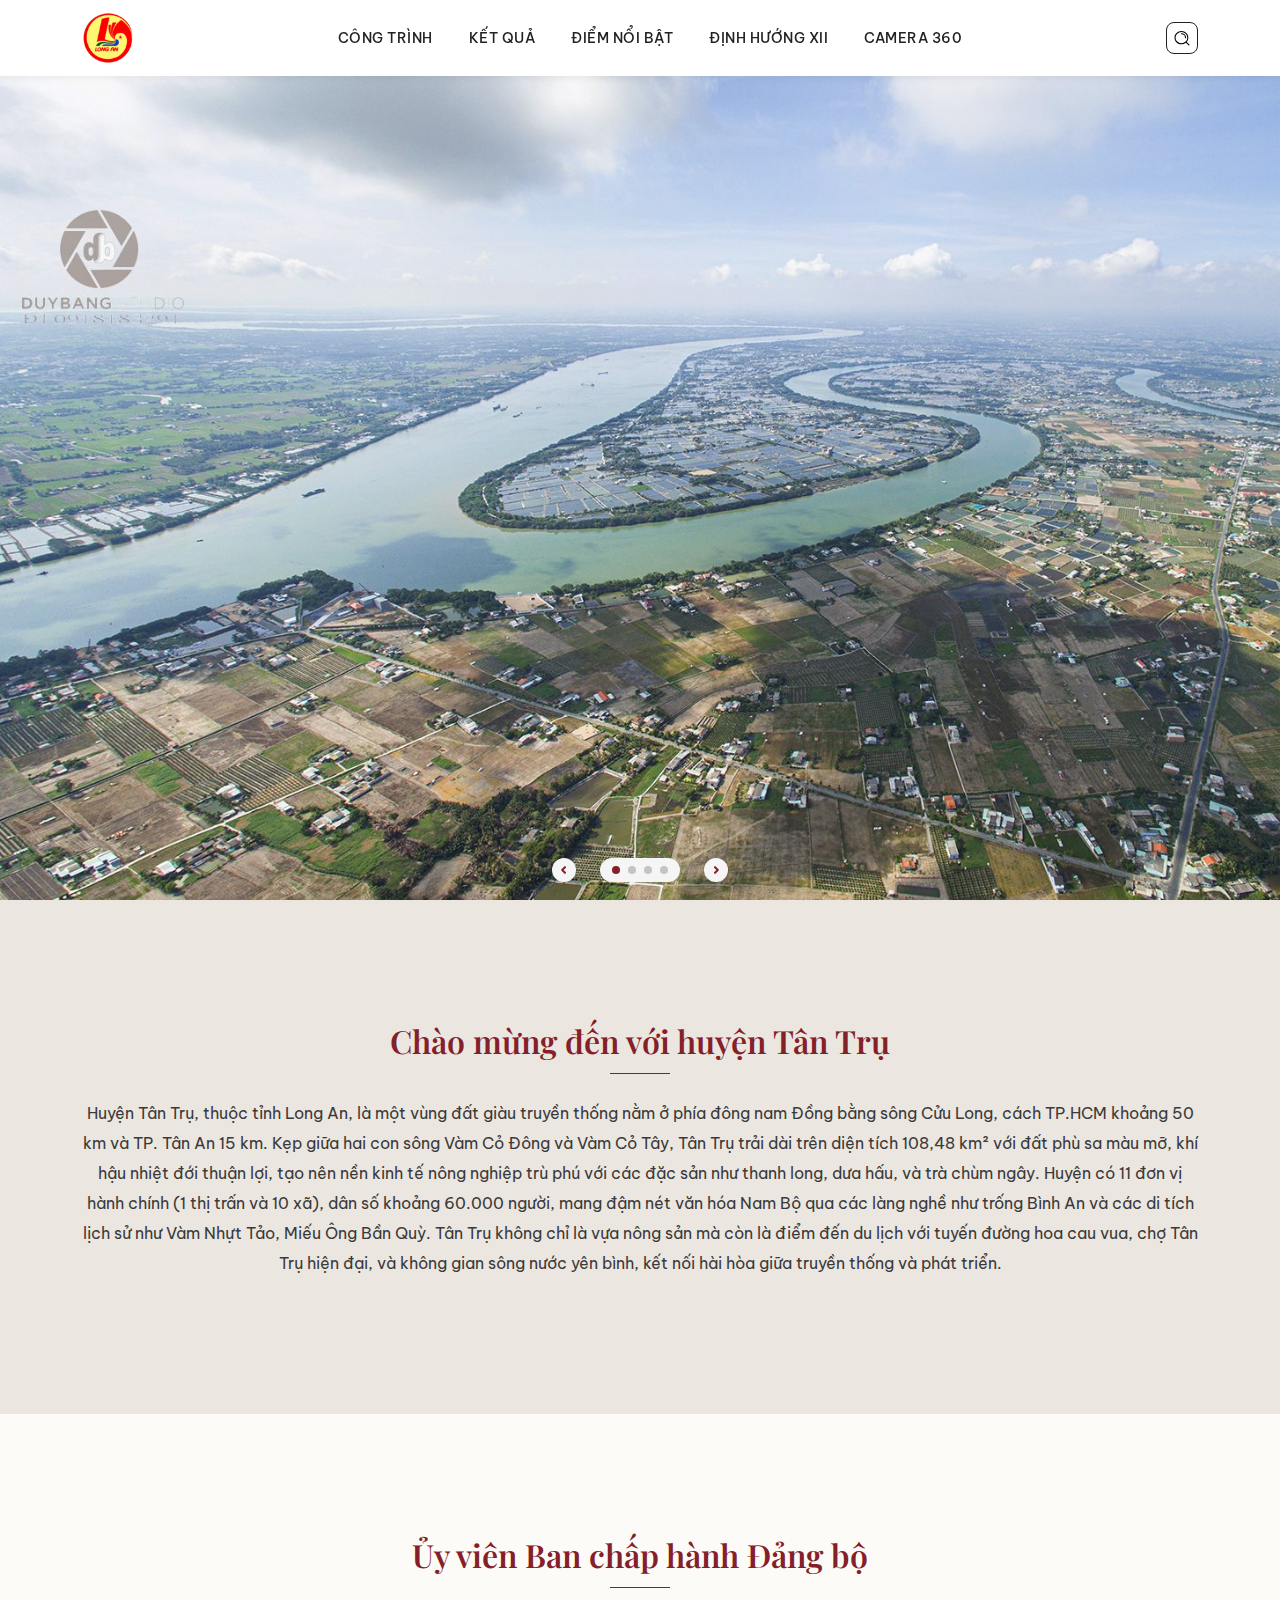
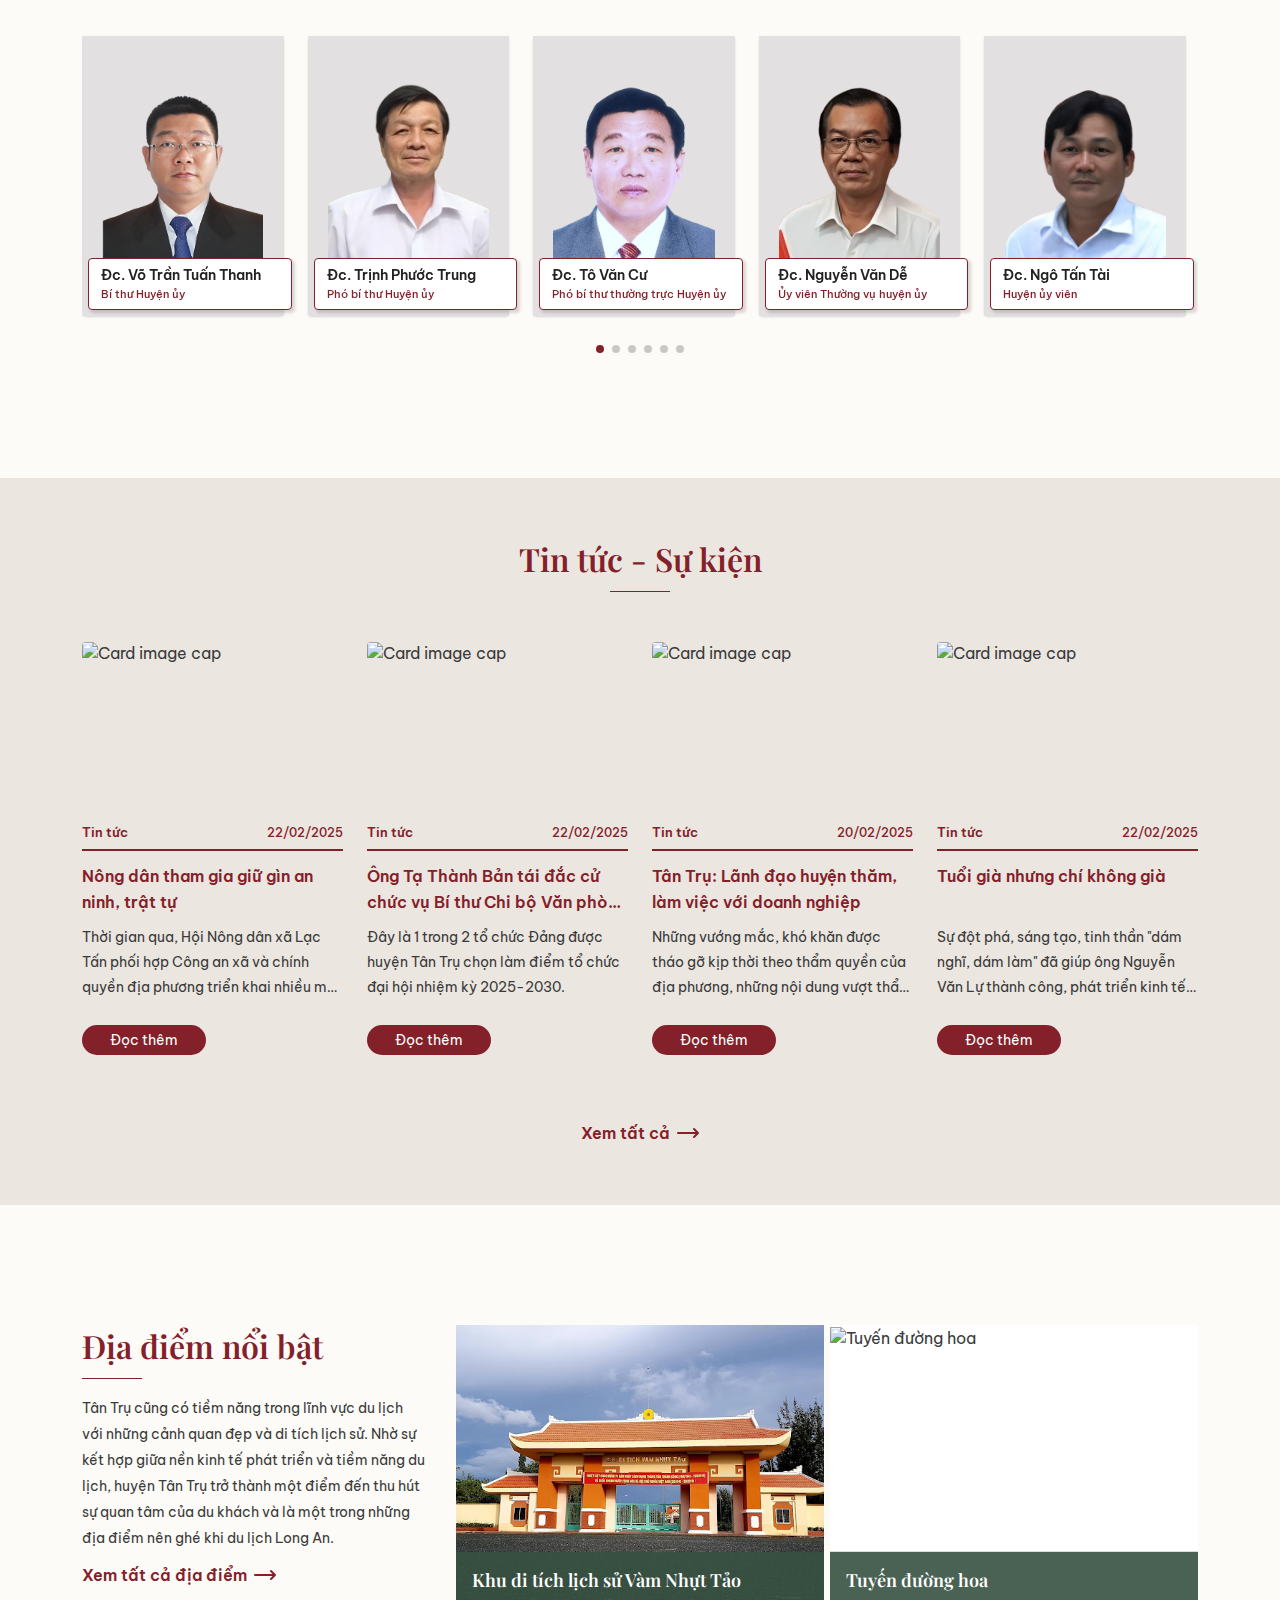
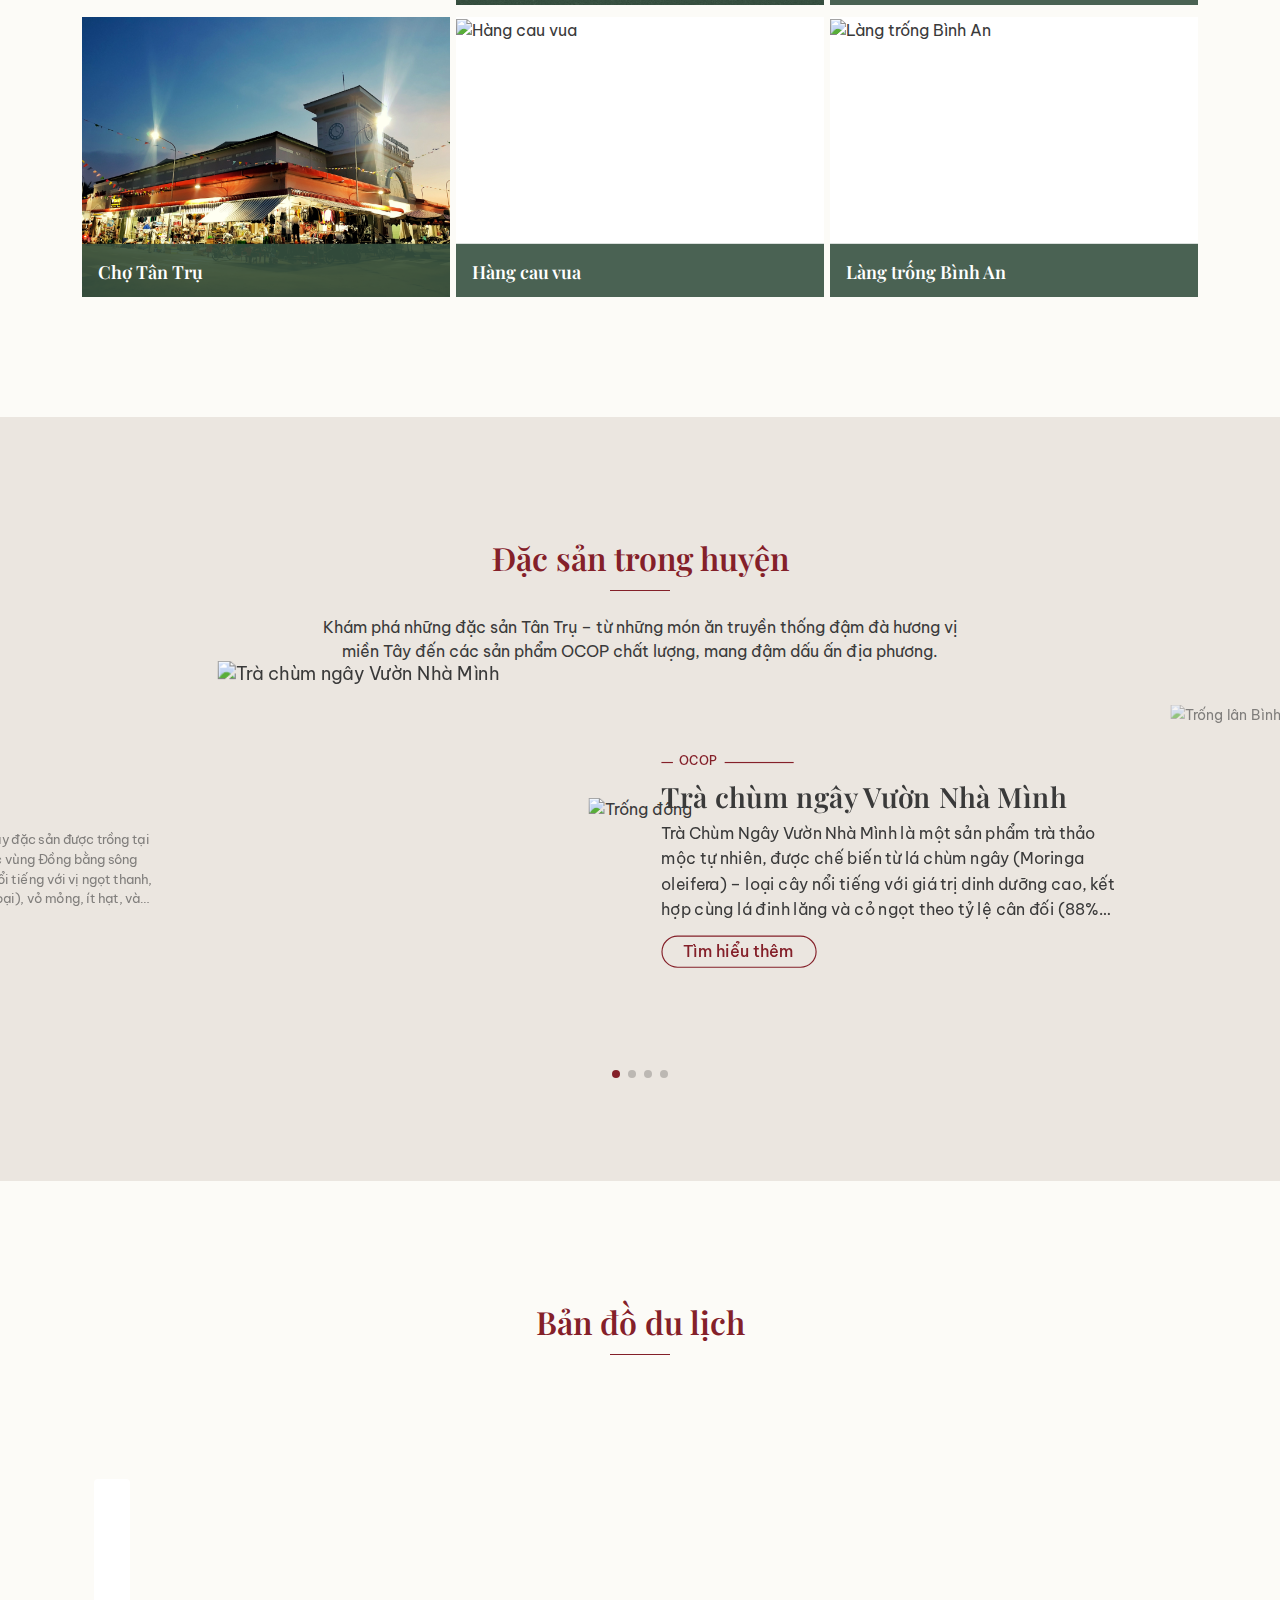
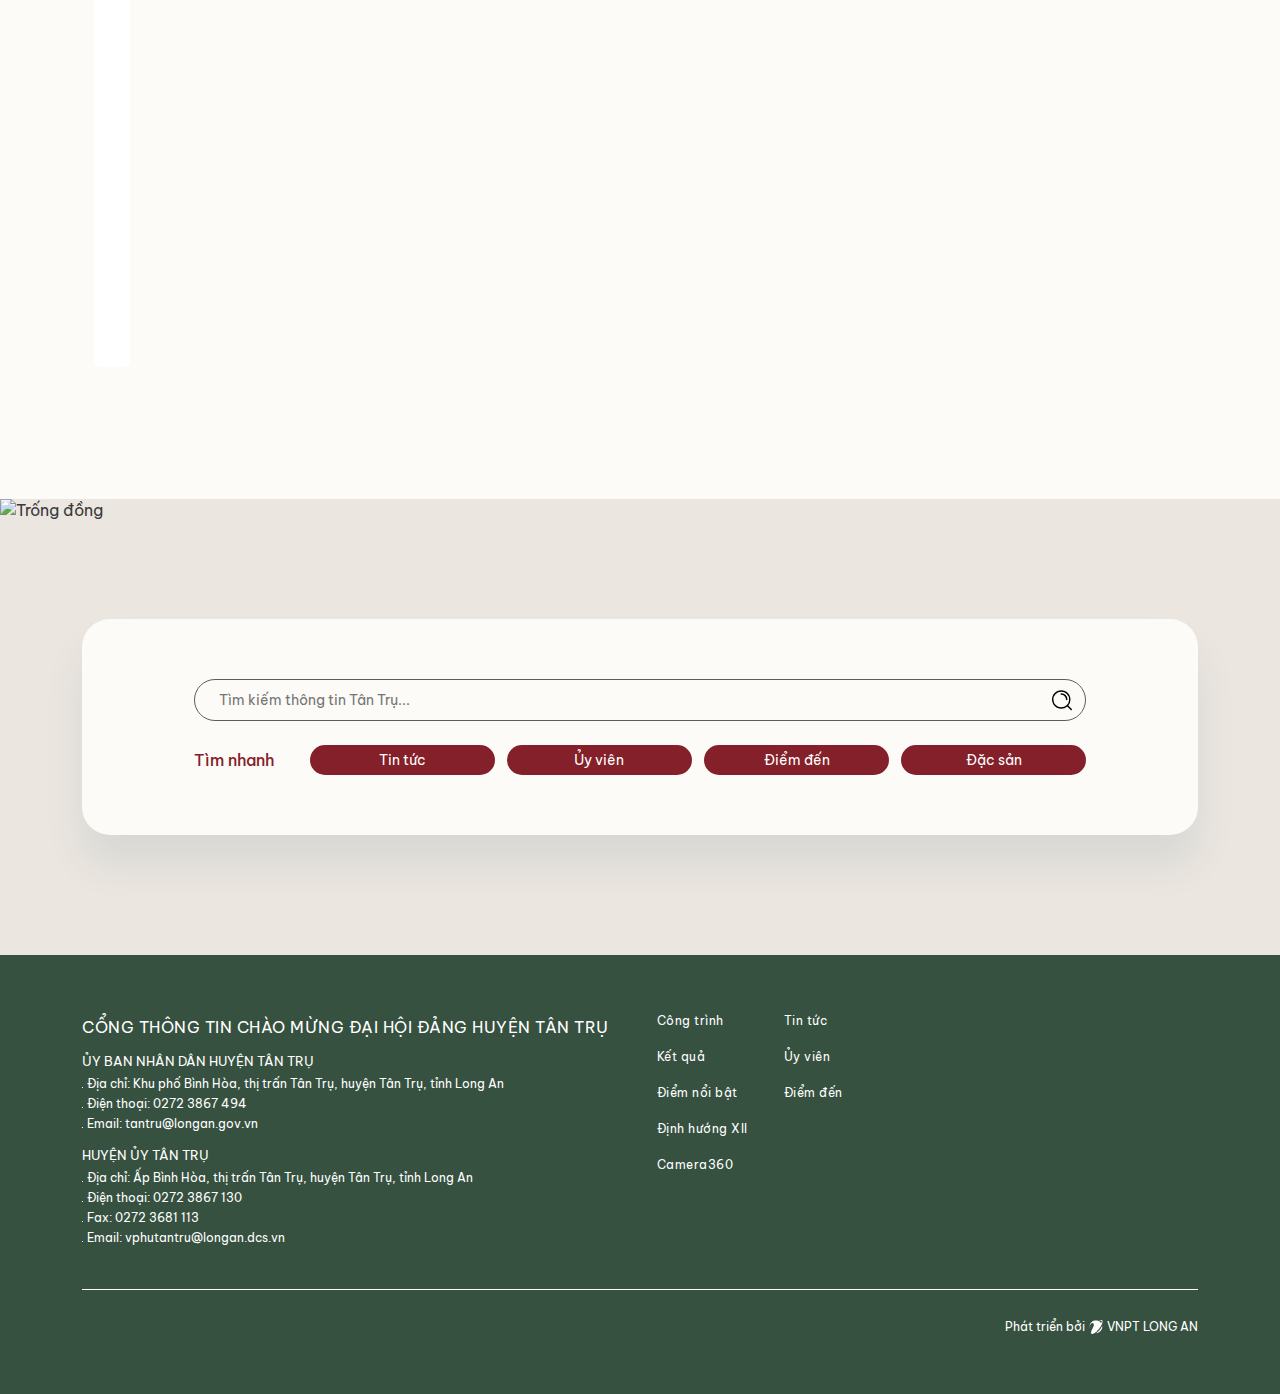
==== commit 2468f689: "fix links" ====
--- a/index.html
+++ b/index.html
@@ -23,20 +23,20 @@
     <header>
         <div class="container">
             <div class="header">
-                <a href="/" class="logo">
+                <a href="./index.html" class="logo">
                     <div class="img">
                         <img src="./assets/images/logo.png" alt="Logo">
                     </div>
                 </a>
                 <nav class="navbar">
-                    <a href="/projects.html">Công trình</a>
-                    <a href="/results.html">Kết quả</a>
-                    <a href="/highlight.html">Điểm nổi bật</a>
-                    <a href="/orientation.html">Định hướng XII</a>
-                    <a href="/camera360.html">Camera 360</a>
+                    <a href="./projects.html">Công trình</a>
+                    <a href="./results.html">Kết quả</a>
+                    <a href="./highlight.html">Điểm nổi bật</a>
+                    <a href="./orientation.html">Định hướng XII</a>
+                    <a href="./camera360.html">Camera 360</a>
                 </nav>
                 <div class="others">
-                    <a href="/#search" class="btn-search">
+                    <a href="./index.html#search" class="btn-search">
                         <img src="./assets/images/search.svg" alt="search">
                     </a>
                     <div class="menu-mb">
@@ -109,7 +109,7 @@
                 <div class="member-list">
                     <div class="swiper-wrapper">
                         <div class="member-item swiper-slide">
-                            <a href="/member-detail.html">
+                            <a href="./member-detail.html">
                                 <div class="card">
                                     <div class="card-img">
                                         <img src="./assets/images/Vo-Tran-Tuan-Thanh.png" alt="Võ Trần Tuấn Thanh"
@@ -123,7 +123,7 @@
                             </a>
                         </div>
                         <div class="member-item swiper-slide">
-                            <a href="/member-detail.html">
+                            <a href="./member-detail.html">
                                 <div class="card">
                                     <div class="card-img">
                                         <img src="./assets/images/Trinh-Phuoc-Trung-4.png" alt="Trịnh Phước Trung"
@@ -137,7 +137,7 @@
                             </a>
                         </div>
                         <div class="member-item swiper-slide">
-                            <a href="/member-detail.html">
+                            <a href="./member-detail.html">
                                 <div class="card">
                                     <div class="card-img">
                                         <img src="./assets/images/To-Van-Cu-1.png" alt="Đc. Tô Văn Cư"
@@ -151,7 +151,7 @@
                             </a>
                         </div>
                         <div class="member-item swiper-slide">
-                            <a href="/member-detail.html">
+                            <a href="./member-detail.html">
                                 <div class="card">
                                     <div class="card-img">
                                         <img src="./assets/images/Nguyen-Van-De-1.png" alt="Đc. Nguyễn Văn Dễ" class="card-img-top">
@@ -164,7 +164,7 @@
                             </a>
                         </div>
                         <div class="member-item swiper-slide">
-                            <a href="/member-detail.html">
+                            <a href="./member-detail.html">
                                 <div class="card">
                                     <div class="card-img">
                                         <img src="./assets/images/Ngo-Tan-Tai-2.png" alt="Đc. Ngô Tấn Tài" class="card-img-top">
@@ -282,7 +282,7 @@
                     </div>
                 </div>
                 <div class="news-seemore">
-                    <a href="/news-list.html">
+                    <a href="./news-list.html">
                         <span>Xem tất cả</span>
                         <svg xmlns="http://www.w3.org/2000/svg" width="24" height="24" viewBox="0 0 24 24">
                             <path fill="none" stroke="currentColor" stroke-linecap="round" stroke-linejoin="round"
@@ -306,7 +306,7 @@
                             đến thu hút sự quan tâm của du khách và là một trong những địa điểm nên ghé khi du lịch Long
                             An.
                         </div>
-                        <a href="/destination.html" class="seemore">Xem tất cả địa điểm <svg
+                        <a href="./destination.html" class="seemore">Xem tất cả địa điểm <svg
                                 xmlns="http://www.w3.org/2000/svg" width="24" height="24" viewBox="0 0 24 24">
                                 <path fill="none" stroke="currentColor" stroke-linecap="round" stroke-linejoin="round"
                                     stroke-width="2" d="m18 8l4 4l-4 4M2 12h20"></path>
@@ -334,7 +334,7 @@
                                 </div>
                                 <div class="card-button">
                                     <button class="btn-popup">Tìm hiểu thêm</button>
-                                    <a href="/camera360.html#cho-tan-tru">Camera360</a>
+                                    <a href="./camera360.html#cho-tan-tru">Camera360</a>
                                 </div>
                             </div>
                         </div>
@@ -361,7 +361,7 @@
                                 </div>
                                 <div class="card-button">
                                     <button class="btn-popup">Tìm hiểu thêm</button>
-                                    <a href="/camera360.html#cho-tan-tru">Camera360</a>
+                                    <a href="./camera360.html#cho-tan-tru">Camera360</a>
                                 </div>
                             </div>
                         </div>
@@ -378,7 +378,7 @@
                         </div>
                         <div class="card">
                             <div class="card-img">
-                                <img src="http://localhost:5500/assets/images/banner-7.jpg"
+                                <img src="./assets/images/banner-7.jpg"
                                     alt="Khu di tích lịch sử Vàm Nhựt Tảo" class="card-img-top">
                             </div>
                             <div class="card-body">
@@ -388,7 +388,7 @@
                                 </div>
                                 <div class="card-button">
                                     <button class="btn-popup">Tìm hiểu thêm</button>
-                                    <a href="/camera360.html#cho-tan-tru">Camera360</a>
+                                    <a href="./camera360.html#cho-tan-tru">Camera360</a>
                                 </div>
                             </div>
                         </div>
@@ -415,7 +415,7 @@
                                 </div>
                                 <div class="card-button">
                                     <button class="btn-popup">Tìm hiểu thêm</button>
-                                    <a href="/camera360.html#cho-tan-tru">Camera360</a>
+                                    <a href="./camera360.html#cho-tan-tru">Camera360</a>
                                 </div>
                             </div>
                         </div>
@@ -442,7 +442,7 @@
                                 </div>
                                 <div class="card-button">
                                     <button class="btn-popup">Tìm hiểu thêm</button>
-                                    <a href="/camera360.html#cho-tan-tru">Camera360</a>
+                                    <a href="./camera360.html#cho-tan-tru">Camera360</a>
                                 </div>
                             </div>
                         </div>
@@ -596,10 +596,10 @@
                     <div class="search-button">
                         <div class="text">Tìm nhanh</div>
                         <div class="group-btn">
-                            <a href="/news-list.html">Tin tức</a>
-                            <a href="/member.html">Ủy viên</a>
-                            <a href="/destination.html">Điểm đến</a>
-                            <a href="/#food">Đặc sản</a>
+                            <a href="./news-list.html">Tin tức</a>
+                            <a href="./member.html">Ủy viên</a>
+                            <a href="./destination.html">Điểm đến</a>
+                            <a href="./index.html#food">Đặc sản</a>
                         </div>
                     </div>
                 </div>
@@ -640,16 +640,16 @@
                     </div>
                     <div class="group-menu">
                         <div class="menu">
-                            <a href="/projects.html" class="menu-item">Công trình</a>
-                            <a href="/results.html" class="menu-item">Kết quả</a>
-                            <a href="/highlight.html" class="menu-item">Điểm nổi bật</a>
-                            <a href="/orientation.html" class="menu-item">Định hướng XII</a>
-                            <a href="/camera360.html" class="menu-item">Camera360</a>
+                            <a href="./projects.html" class="menu-item">Công trình</a>
+                            <a href="./results.html" class="menu-item">Kết quả</a>
+                            <a href="./highlight.html" class="menu-item">Điểm nổi bật</a>
+                            <a href="./orientation.html" class="menu-item">Định hướng XII</a>
+                            <a href="./camera360.html" class="menu-item">Camera360</a>
                         </div>
                         <div class="menu">
-                            <a href="/news-list.html" class="menu-item">Tin tức</a>
-                            <a href="/member.html" class="menu-item">Ủy viên</a>
-                            <a href="/destination.html" class="menu-item">Điểm đến</a>
+                            <a href="./news-list.html" class="menu-item">Tin tức</a>
+                            <a href="./member.html" class="menu-item">Ủy viên</a>
+                            <a href="./destination.html" class="menu-item">Điểm đến</a>
                         </div>
                     </div>
                 </div>
--- a/assets/css/home.css
+++ b/assets/css/home.css
@@ -484,6 +484,36 @@
 .member.member-sub {
     padding-top: 0;
     padding-bottom: 60px;
+}
+
+.member-button {
+    display: flex;
+    align-items: center;
+    gap: 24px;
+    margin-top: 24px;
+}
+
+.member-button a {
+    display: block;
+    background-color: transparent;
+    font-size: 14px;
+    color: var(--primary-color);
+    line-height: 20px;
+    font-weight: 500;
+    text-decoration: none;
+    border: 1px solid var(--primary-color);
+    width: fit-content;
+    padding: 6px 18px;
+    border-radius: 24px;
+    cursor: pointer;
+    text-align: center;
+    transition: .3s linear all;
+}
+
+.member-button a:hover {
+    color: var(--white-color);
+    background-color: var(--primary-color);
+    border-color: var(--primary-color);
 }
 
 /**
@@ -1450,7 +1480,7 @@
     }
 
     .member-detail {
-        padding-block: 120px;
+        padding-block: 80px;
     }
 
     .member-list .card-img,
@@ -1479,8 +1509,8 @@
     }
 
     .member-detail .member-wrap .member-infor .name {
-        font-size: 18px;
-        line-height: 26px;
+        font-size: 16px;
+        line-height: 24px;
     }
 
     .member-detail .member-wrap .member-infor .position {
@@ -1507,6 +1537,16 @@
 
     .project .member-list {
         grid-template-columns: repeat(1, 1fr);
+    }
+
+    .member-button {
+        flex-direction: column;
+        gap: 12px;
+        margin-top: 12px;
+    }
+
+    .member-button a {
+        width: 100%;
     }
 
     /**
@@ -1675,4 +1715,10 @@
     .highlight .highlight-item .desc {
         font-size: 14px;
     }
+
+    .project,
+    .highlight,
+    .result {
+        padding: 60px 0 60px;
+    }
 }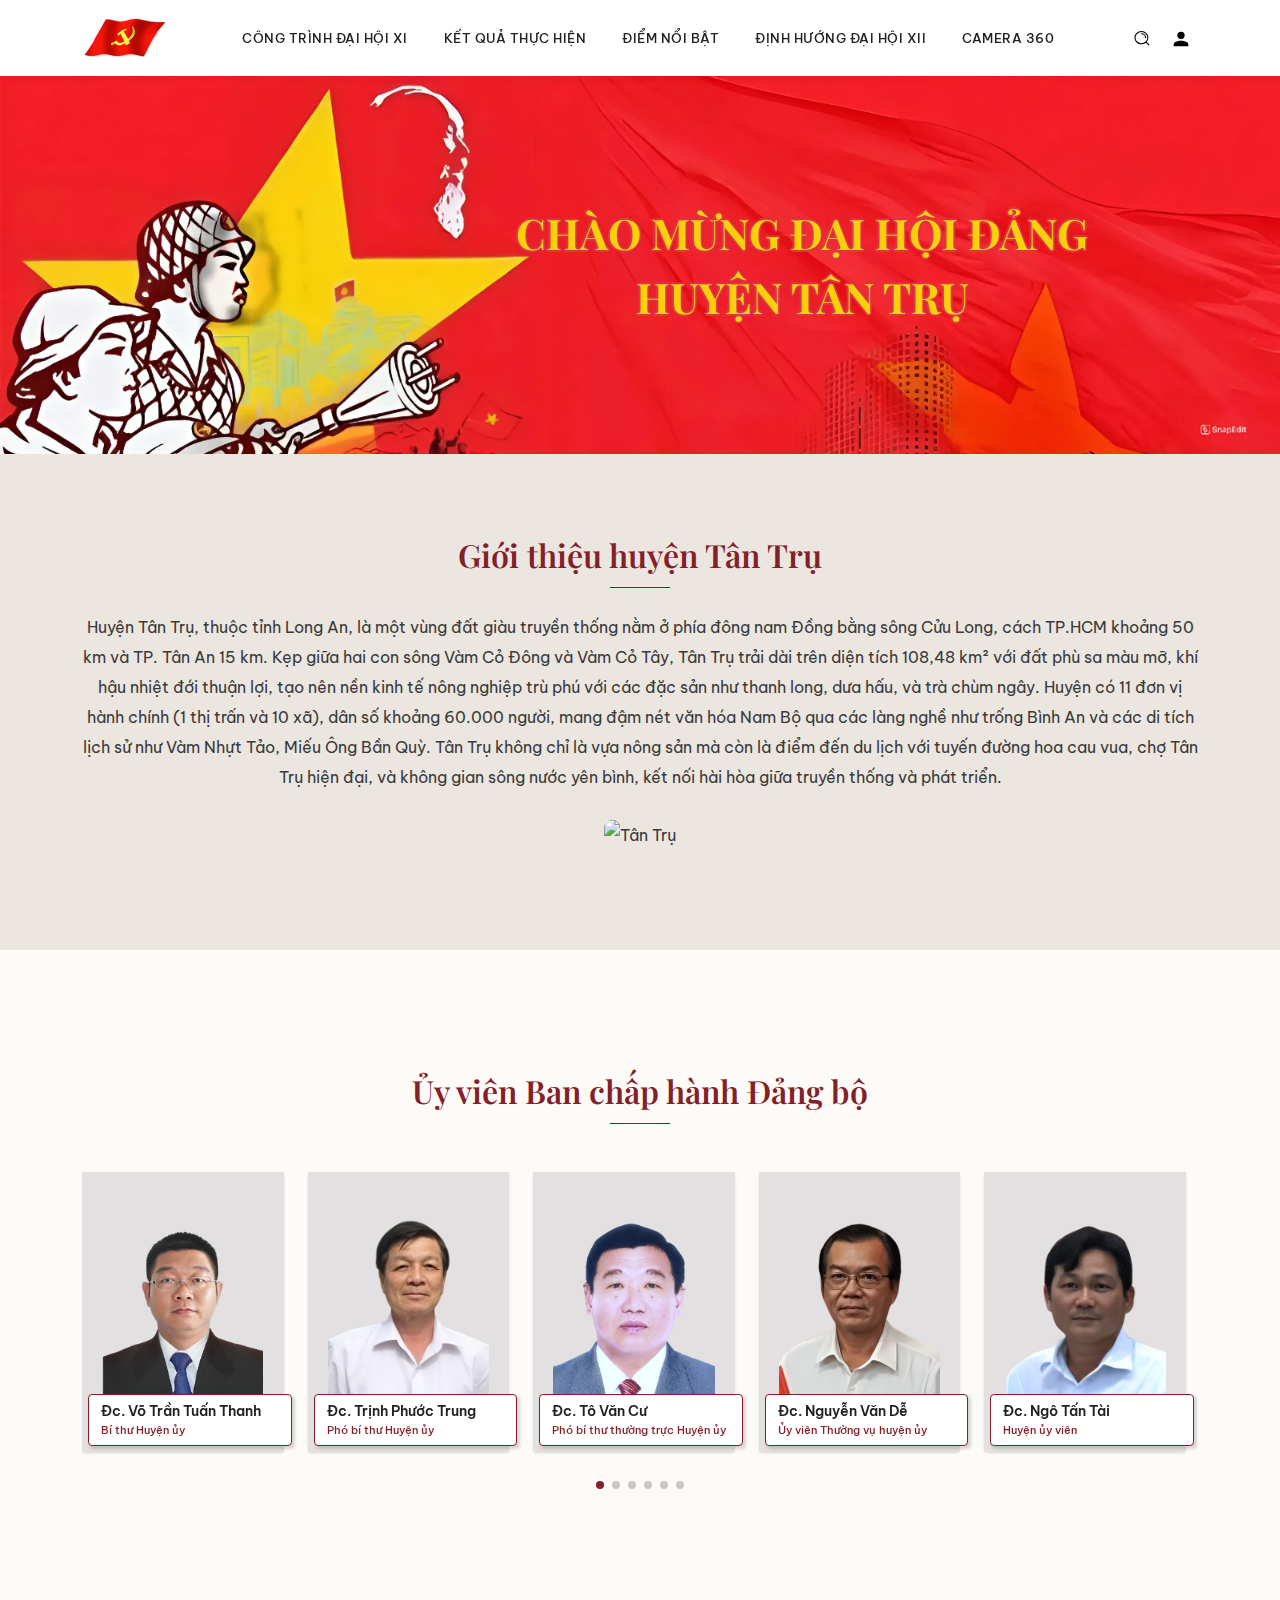
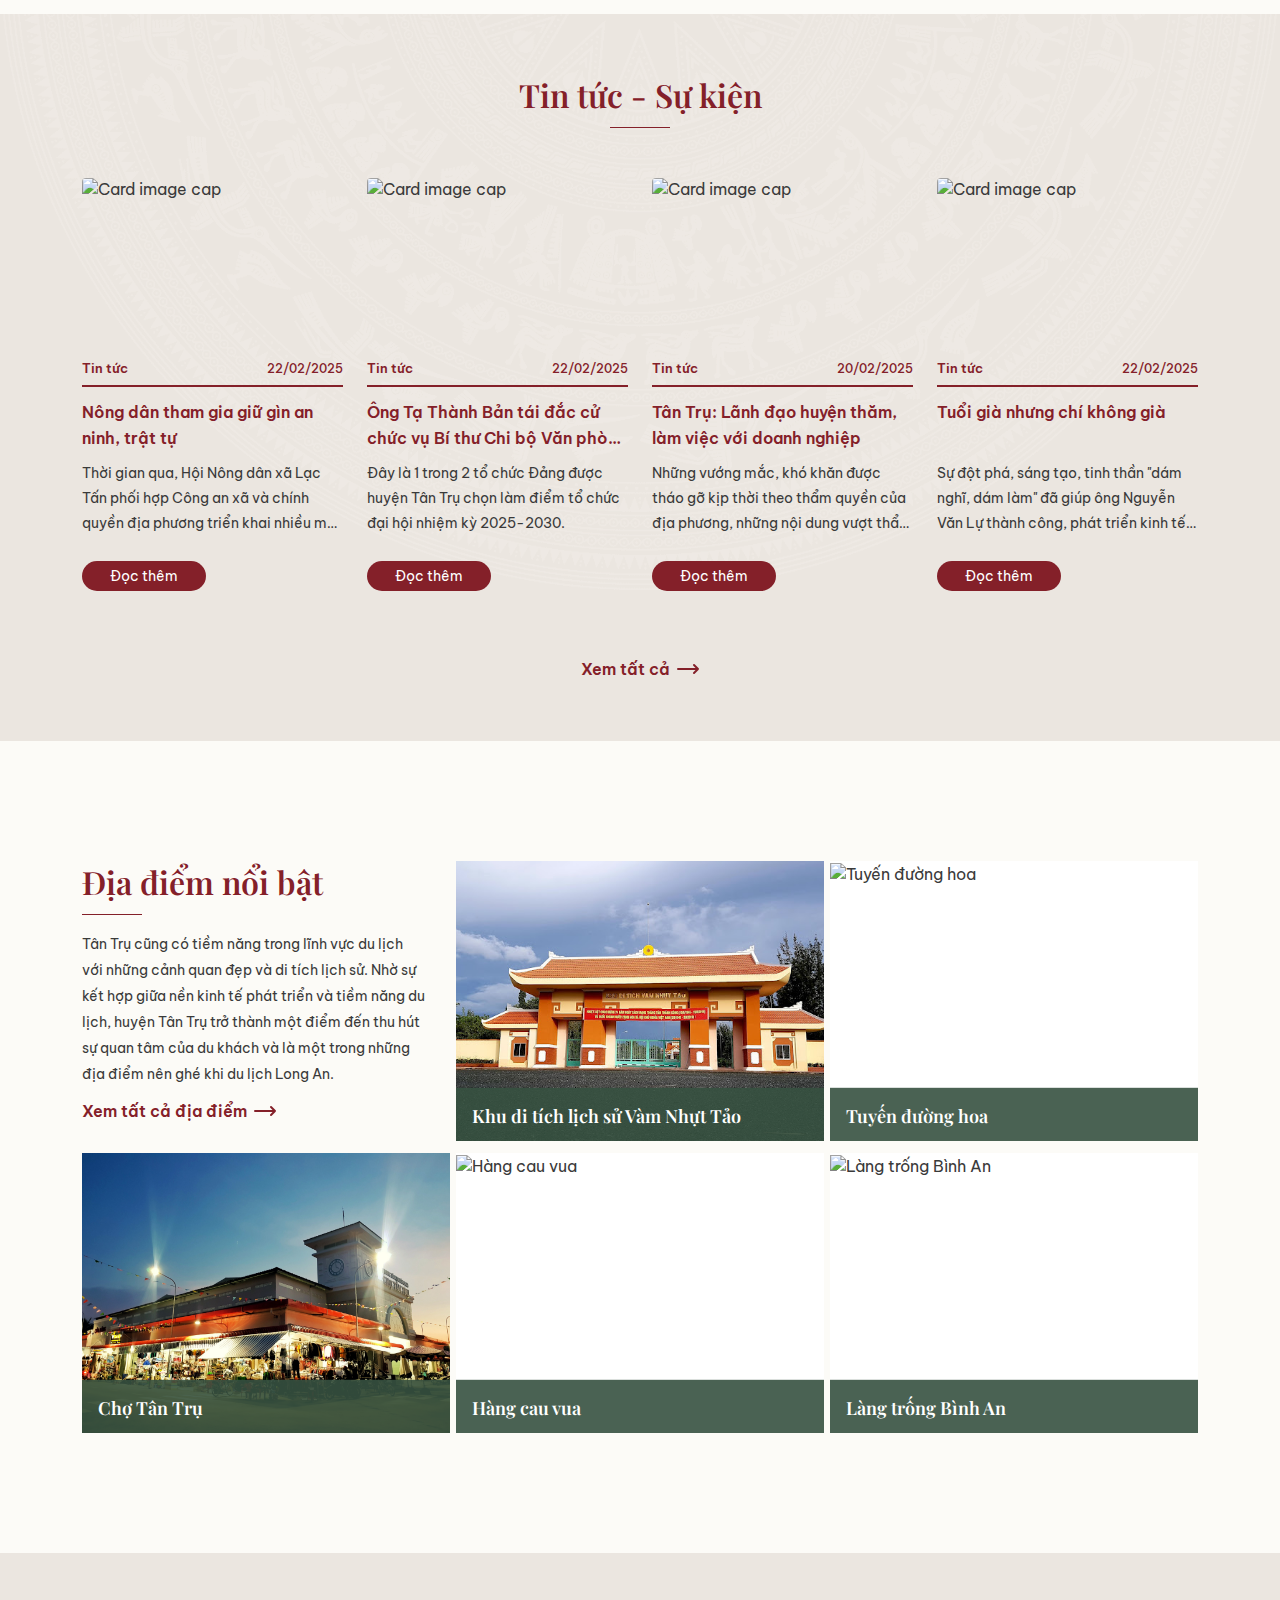
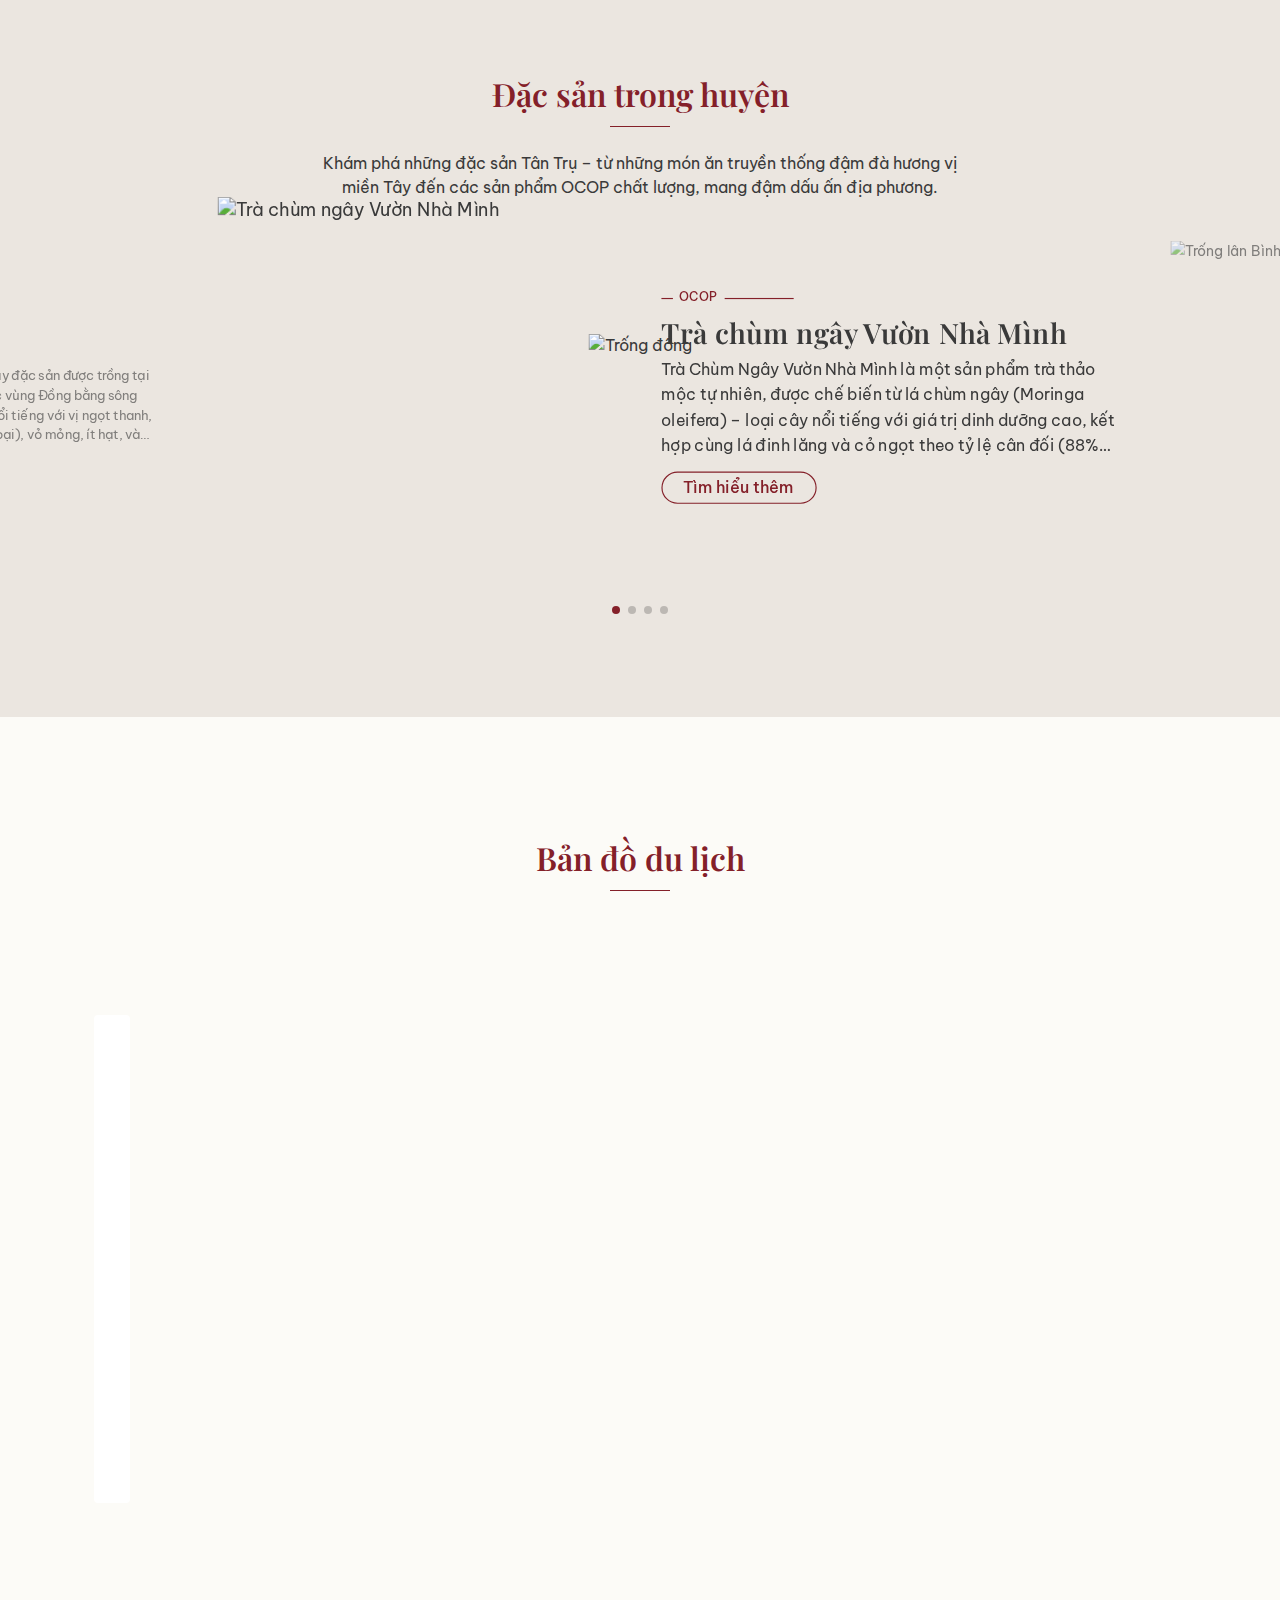
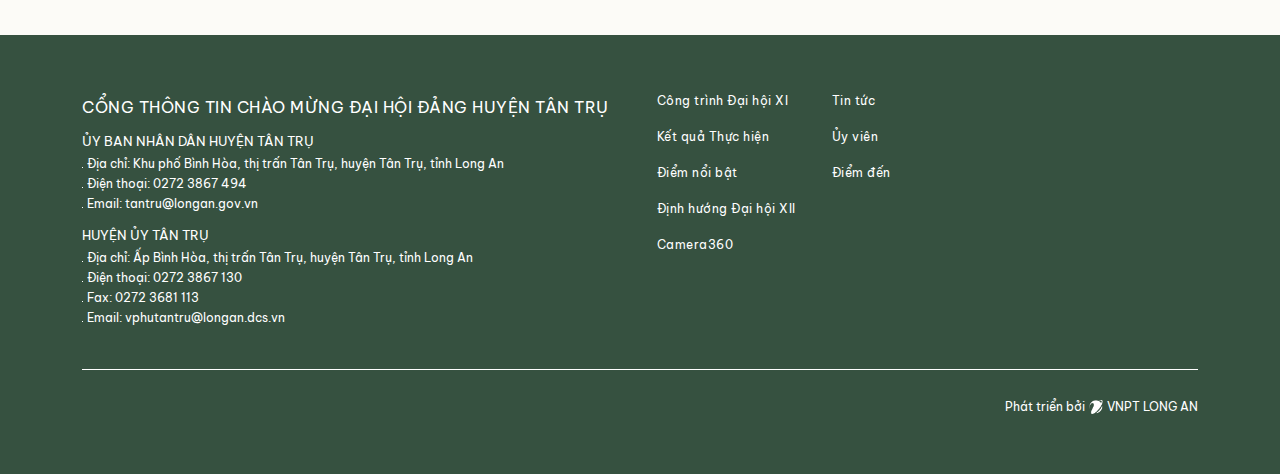
==== commit d0b68732: "ui v2" ====
--- a/index.html
+++ b/index.html
@@ -5,7 +5,7 @@
     <meta charset="UTF-8">
     <meta name="viewport" content="width=device-width, initial-scale=1.0">
     <title>Cổng Thông tin chào mừng đại hội Đảng</title>
-    <link rel="icon" type="image/png" href="./assets/images/logo.png">
+    <link rel="icon" type="image/png" href="./assets/images/favicon.ico">
 
     <!-- library -->
     <link rel="stylesheet" href="./assets/library/bootstrap/bootstrap.min.css" />
@@ -25,22 +25,54 @@
             <div class="header">
                 <a href="./index.html" class="logo">
                     <div class="img">
-                        <img src="./assets/images/logo.png" alt="Logo">
+                        <img src="./assets/images/logo.gif" alt="Logo">
                     </div>
                 </a>
                 <nav class="navbar">
-                    <a href="./projects.html">Công trình</a>
-                    <a href="./results.html">Kết quả</a>
+                    <a href="./projects.html">Công trình Đại hội XI</a>
+                    <a href="./results.html">Kết quả thực hiện</a>
                     <a href="./highlight.html">Điểm nổi bật</a>
-                    <a href="./orientation.html">Định hướng XII</a>
+                    <a href="./orientation.html">Định hướng Đại hội XII</a>
                     <a href="./camera360.html">Camera 360</a>
                 </nav>
                 <div class="others">
-                    <a href="./index.html#search" class="btn-search">
+                    <div class="btn-search">
                         <img src="./assets/images/search.svg" alt="search">
-                    </a>
+                    </div>
+                    <div class="account">
+                        <div class="btn-group">
+                            <button type="button" class="btn dropdown-toggle" data-bs-toggle="dropdown"
+                                aria-expanded="false">
+                                <img src="./assets/images/mdi--account.svg" alt="tài khoản">
+                            </button>
+                            <ul class="dropdown-menu">
+                                <li><a class="dropdown-item" href="#">Đăng nhập</a></li>
+                            </ul>
+                        </div>
+                    </div>
                     <div class="menu-mb">
                         <img src="./assets/images/ic--round-menu.svg" alt="menu mobile">
+                    </div>
+                </div>
+            </div>
+        </div>
+        <div class="search-container">
+            <div class="container">
+                <div class="search-wrap">
+                    <div class="search-input">
+                        <input type="text" id="search-bar" placeholder="Tìm kiếm nhanh thông tin Tân Trụ..."
+                            fdprocessedid="4i5j0h">
+                        <img src="./assets/images/search.svg" alt="search" class="icon-search">
+                        <ul id="results"></ul>
+                    </div>
+                </div>
+                <div class="search-button">
+                    <div class="text">Tìm nhanh</div>
+                    <div class="group-btn">
+                        <a href="./news-list.html">Tin tức</a>
+                        <a href="./member.html">Ủy viên</a>
+                        <a href="./destination.html">Điểm đến</a>
+                        <a href="./index.html#food">Đặc sản</a>
                     </div>
                 </div>
             </div>
@@ -48,7 +80,7 @@
     </header>
     <main>
         <div class="blur"></div>
-        <section class="banner">
+        <!-- <section class="banner">
             <div class="banner-slider">
                 <div class="swiper-wrapper">
                     <div class="swiper-slide">
@@ -89,17 +121,44 @@
                     </div>
                 </div>
             </div>
+        </section> -->
+        <!-- <section class="banner banner-sub">
+            <img src="https://staticv2.vnptigate.vn/logo/trong-dong.png" alt="shape-3" class="shape-3">
+            <img src="https://png.pngtree.com/png-clipart/20220125/original/pngtree-workers-peasants-and-soldiers-png-image_7215046.png" alt="shape-4" class="shape-4">
+            <div class="content">
+                <div>Chào mừng đại hội Đảng</div>
+                <div>huyện tân trụ</div>
+            </div>
+        </section> -->
+        <section class="banner banner-sub">
+            <div class="banner-bg">
+                <img src="./assets/images/banner-bg-3.jpeg" alt="banner">
+            </div>
+            <div class="content">
+                <div>Chào mừng đại hội Đảng</div>
+                <div>huyện tân trụ</div>
+            </div>
         </section>
         <section class="about">
             <div class="container">
                 <img class="shape-1" src="https://staticv2.vnptigate.vn/logo/trong-dong.png" alt="Trống đồng">
                 <h1 class="section-title">
-                    Chào mừng đến với huyện Tân Trụ
+                    Giới thiệu huyện Tân Trụ
                 </h1>
                 <div class="content">
                     <p>
-                        Huyện Tân Trụ, thuộc tỉnh Long An, là một vùng đất giàu truyền thống nằm ở phía đông nam Đồng bằng sông Cửu Long, cách TP.HCM khoảng 50 km và TP. Tân An 15 km. Kẹp giữa hai con sông Vàm Cỏ Đông và Vàm Cỏ Tây, Tân Trụ trải dài trên diện tích 108,48 km² với đất phù sa màu mỡ, khí hậu nhiệt đới thuận lợi, tạo nên nền kinh tế nông nghiệp trù phú với các đặc sản như thanh long, dưa hấu, và trà chùm ngây. Huyện có 11 đơn vị hành chính (1 thị trấn và 10 xã), dân số khoảng 60.000 người, mang đậm nét văn hóa Nam Bộ qua các làng nghề như trống Bình An và các di tích lịch sử như Vàm Nhựt Tảo, Miếu Ông Bần Quỳ. Tân Trụ không chỉ là vựa nông sản mà còn là điểm đến du lịch với tuyến đường hoa cau vua, chợ Tân Trụ hiện đại, và không gian sông nước yên bình, kết nối hài hòa giữa truyền thống và phát triển.
+                        Huyện Tân Trụ, thuộc tỉnh Long An, là một vùng đất giàu truyền thống nằm ở phía đông nam Đồng
+                        bằng sông Cửu Long, cách TP.HCM khoảng 50 km và TP. Tân An 15 km. Kẹp giữa hai con sông Vàm Cỏ
+                        Đông và Vàm Cỏ Tây, Tân Trụ trải dài trên diện tích 108,48 km² với đất phù sa màu mỡ, khí hậu
+                        nhiệt đới thuận lợi, tạo nên nền kinh tế nông nghiệp trù phú với các đặc sản như thanh long, dưa
+                        hấu, và trà chùm ngây. Huyện có 11 đơn vị hành chính (1 thị trấn và 10 xã), dân số khoảng 60.000
+                        người, mang đậm nét văn hóa Nam Bộ qua các làng nghề như trống Bình An và các di tích lịch sử
+                        như Vàm Nhựt Tảo, Miếu Ông Bần Quỳ. Tân Trụ không chỉ là vựa nông sản mà còn là điểm đến du lịch
+                        với tuyến đường hoa cau vua, chợ Tân Trụ hiện đại, và không gian sông nước yên bình, kết nối hài
+                        hòa giữa truyền thống và phát triển.
                     </p>
+                    <img src="https://file1.dangcongsan.vn/data/0/images/2023/05/12/upload_92/a3-mot-goc-do-thi-huyen-tan-tru-hom-nay.jpg"
+                        alt="Tân Trụ">
                 </div>
             </div>
         </section>
@@ -154,7 +213,8 @@
                             <a href="./member-detail.html">
                                 <div class="card">
                                     <div class="card-img">
-                                        <img src="./assets/images/Nguyen-Van-De-1.png" alt="Đc. Nguyễn Văn Dễ" class="card-img-top">
+                                        <img src="./assets/images/Nguyen-Van-De-1.png" alt="Đc. Nguyễn Văn Dễ"
+                                            class="card-img-top">
                                     </div>
                                     <div class="card-body">
                                         <div class="card-title">Đc. Nguyễn Văn Dễ</div>
@@ -167,7 +227,8 @@
                             <a href="./member-detail.html">
                                 <div class="card">
                                     <div class="card-img">
-                                        <img src="./assets/images/Ngo-Tan-Tai-2.png" alt="Đc. Ngô Tấn Tài" class="card-img-top">
+                                        <img src="./assets/images/Ngo-Tan-Tai-2.png" alt="Đc. Ngô Tấn Tài"
+                                            class="card-img-top">
                                     </div>
                                     <div class="card-body">
                                         <div class="card-title">Đc. Ngô Tấn Tài</div>
@@ -187,6 +248,7 @@
             </div>
         </section>
         <section class="news">
+            <img class="shape-1" src="./assets/images/shape-1.png" alt="trống đồng">
             <div class="container">
                 <h2 class="section-title">Tin tức - Sự kiện</h2>
                 <div class="news-list">
@@ -319,18 +381,30 @@
                             </div>
                             <div class="title">Khu di tích lịch sử Vàm Nhựt Tảo</div>
                             <div class="desc">
-                                Khu di tích lịch sử Vàm Nhựt Tảo tại xã Tân Bình, huyện Tân Trụ, tỉnh Long An, là nơi ghi dấu chiến công Hỏa hồng Nhựt Tảo ngày 10/12/1861, khi anh hùng Nguyễn Trung Trực cùng nghĩa quân đốt cháy tàu chiến Pháp L’Espérance, khẳng định tinh thần yêu nước bất khuất. Được xếp hạng Di tích Quốc gia năm 1996, khu vực rộng 6,1 ha này bao gồm đền thờ, nhà văn bia, công viên và mô hình chiến hạm, thu hút du khách bởi giá trị lịch sử và không gian sông nước yên bình. Đây không chỉ là điểm tưởng niệm mà còn là biểu tượng tự hào dân tộc trên tuyến du lịch Long An.
+                                Khu di tích lịch sử Vàm Nhựt Tảo tại xã Tân Bình, huyện Tân Trụ, tỉnh Long An, là nơi
+                                ghi dấu chiến công Hỏa hồng Nhựt Tảo ngày 10/12/1861, khi anh hùng Nguyễn Trung Trực
+                                cùng nghĩa quân đốt cháy tàu chiến Pháp L’Espérance, khẳng định tinh thần yêu nước bất
+                                khuất. Được xếp hạng Di tích Quốc gia năm 1996, khu vực rộng 6,1 ha này bao gồm đền thờ,
+                                nhà văn bia, công viên và mô hình chiến hạm, thu hút du khách bởi giá trị lịch sử và
+                                không gian sông nước yên bình. Đây không chỉ là điểm tưởng niệm mà còn là biểu tượng tự
+                                hào dân tộc trên tuyến du lịch Long An.
                             </div>
                         </div>
                         <div class="card">
                             <div class="card-img">
-                                <img src="./assets/images/vam-nhut-tao.jpg"
-                                    alt="Khu di tích lịch sử Vàm Nhựt Tảo" class="card-img-top">
+                                <img src="./assets/images/vam-nhut-tao.jpg" alt="Khu di tích lịch sử Vàm Nhựt Tảo"
+                                    class="card-img-top">
                             </div>
                             <div class="card-body">
                                 <div class="card-title">Khu di tích lịch sử Vàm Nhựt Tảo</div>
                                 <div class="card-text">
-                                    Khu di tích lịch sử Vàm Nhựt Tảo tại xã Tân Bình, huyện Tân Trụ, tỉnh Long An, là nơi ghi dấu chiến công Hỏa hồng Nhựt Tảo ngày 10/12/1861, khi anh hùng Nguyễn Trung Trực cùng nghĩa quân đốt cháy tàu chiến Pháp L’Espérance, khẳng định tinh thần yêu nước bất khuất. Được xếp hạng Di tích Quốc gia năm 1996, khu vực rộng 6,1 ha này bao gồm đền thờ, nhà văn bia, công viên và mô hình chiến hạm, thu hút du khách bởi giá trị lịch sử và không gian sông nước yên bình. Đây không chỉ là điểm tưởng niệm mà còn là biểu tượng tự hào dân tộc trên tuyến du lịch Long An.
+                                    Khu di tích lịch sử Vàm Nhựt Tảo tại xã Tân Bình, huyện Tân Trụ, tỉnh Long An, là
+                                    nơi ghi dấu chiến công Hỏa hồng Nhựt Tảo ngày 10/12/1861, khi anh hùng Nguyễn Trung
+                                    Trực cùng nghĩa quân đốt cháy tàu chiến Pháp L’Espérance, khẳng định tinh thần yêu
+                                    nước bất khuất. Được xếp hạng Di tích Quốc gia năm 1996, khu vực rộng 6,1 ha này bao
+                                    gồm đền thờ, nhà văn bia, công viên và mô hình chiến hạm, thu hút du khách bởi giá
+                                    trị lịch sử và không gian sông nước yên bình. Đây không chỉ là điểm tưởng niệm mà
+                                    còn là biểu tượng tự hào dân tộc trên tuyến du lịch Long An.
                                 </div>
                                 <div class="card-button">
                                     <button class="btn-popup">Tìm hiểu thêm</button>
@@ -346,7 +420,14 @@
                             </div>
                             <div class="title">Tuyến đường hoa</div>
                             <div class="desc">
-                                Tuyến đường hoa Tân Trụ (hay Hàng cau vua Tân Trụ) nằm trên tuyến đường Ông Đồ Nghị, thuộc xã Đức Tân, huyện Tân Trụ, tỉnh Long An, cách TP. Tân An khoảng 15 km và TP.HCM khoảng 50 km. Con đường dài khoảng 2 km này nổi bật với hơn 300 cây cau vua cao trên 10 m, trồng thẳng tắp hai bên, tạo bóng mát rợp trời và khung cảnh thanh bình giữa đồng lúa xanh mướt. Điểm nhấn là những khóm hoa mười giờ rực rỡ dưới gốc cau, mang lại vẻ đẹp mộc mạc, thơ mộng của miền quê Nam Bộ. Từ một con đường đất đơn sơ, sau khi được bê tông hóa và trồng cau cách đây khoảng 15 năm, nơi đây trở thành điểm check-in yêu thích, thu hút du khách vào cuối tuần để chụp ảnh và tận hưởng không gian yên ả.
+                                Tuyến đường hoa Tân Trụ (hay Hàng cau vua Tân Trụ) nằm trên tuyến đường Ông Đồ Nghị,
+                                thuộc xã Đức Tân, huyện Tân Trụ, tỉnh Long An, cách TP. Tân An khoảng 15 km và TP.HCM
+                                khoảng 50 km. Con đường dài khoảng 2 km này nổi bật với hơn 300 cây cau vua cao trên 10
+                                m, trồng thẳng tắp hai bên, tạo bóng mát rợp trời và khung cảnh thanh bình giữa đồng lúa
+                                xanh mướt. Điểm nhấn là những khóm hoa mười giờ rực rỡ dưới gốc cau, mang lại vẻ đẹp mộc
+                                mạc, thơ mộng của miền quê Nam Bộ. Từ một con đường đất đơn sơ, sau khi được bê tông hóa
+                                và trồng cau cách đây khoảng 15 năm, nơi đây trở thành điểm check-in yêu thích, thu hút
+                                du khách vào cuối tuần để chụp ảnh và tận hưởng không gian yên ả.
                             </div>
                         </div>
                         <div class="card">
@@ -357,7 +438,15 @@
                             <div class="card-body">
                                 <div class="card-title">Tuyến đường hoa</div>
                                 <div class="card-text">
-                                    Tuyến đường hoa Tân Trụ (hay Hàng cau vua Tân Trụ) nằm trên tuyến đường Ông Đồ Nghị, thuộc xã Đức Tân, huyện Tân Trụ, tỉnh Long An, cách TP. Tân An khoảng 15 km và TP.HCM khoảng 50 km. Con đường dài khoảng 2 km này nổi bật với hơn 300 cây cau vua cao trên 10 m, trồng thẳng tắp hai bên, tạo bóng mát rợp trời và khung cảnh thanh bình giữa đồng lúa xanh mướt. Điểm nhấn là những khóm hoa mười giờ rực rỡ dưới gốc cau, mang lại vẻ đẹp mộc mạc, thơ mộng của miền quê Nam Bộ. Từ một con đường đất đơn sơ, sau khi được bê tông hóa và trồng cau cách đây khoảng 15 năm, nơi đây trở thành điểm check-in yêu thích, thu hút du khách vào cuối tuần để chụp ảnh và tận hưởng không gian yên ả.
+                                    Tuyến đường hoa Tân Trụ (hay Hàng cau vua Tân Trụ) nằm trên tuyến đường Ông Đồ Nghị,
+                                    thuộc xã Đức Tân, huyện Tân Trụ, tỉnh Long An, cách TP. Tân An khoảng 15 km và
+                                    TP.HCM khoảng 50 km. Con đường dài khoảng 2 km này nổi bật với hơn 300 cây cau vua
+                                    cao trên 10 m, trồng thẳng tắp hai bên, tạo bóng mát rợp trời và khung cảnh thanh
+                                    bình giữa đồng lúa xanh mướt. Điểm nhấn là những khóm hoa mười giờ rực rỡ dưới gốc
+                                    cau, mang lại vẻ đẹp mộc mạc, thơ mộng của miền quê Nam Bộ. Từ một con đường đất đơn
+                                    sơ, sau khi được bê tông hóa và trồng cau cách đây khoảng 15 năm, nơi đây trở thành
+                                    điểm check-in yêu thích, thu hút du khách vào cuối tuần để chụp ảnh và tận hưởng
+                                    không gian yên ả.
                                 </div>
                                 <div class="card-button">
                                     <button class="btn-popup">Tìm hiểu thêm</button>
@@ -373,18 +462,36 @@
                             </div>
                             <div class="title">Chợ Tân Trụ</div>
                             <div class="desc">
-                                Chợ Tân Trụ là một khu chợ truyền thống nổi bật tại thị trấn Tân Trụ, huyện Tân Trụ, tỉnh Long An, nằm giữa vùng châu thổ Đồng bằng sông Cửu Long, kẹp giữa hai con sông Vàm Cỏ Đông và Vàm Cỏ Tây. Chợ được khai trương vào ngày 5/9/2020 dưới dạng Trung tâm Thương mại Chợ Tân Trụ, do Công ty Cổ phần Địa ốc Thắng Lợi đầu tư, với diện tích 4.000 m², gồm 82 ki-ốt và 84 sạp, chia thành các phân khu ngành hàng như thực phẩm, rau củ, trái cây, và hàng tiêu dùng. Nơi đây không chỉ là trung tâm mua sắm sầm uất phục vụ người dân địa phương mà còn là điểm giao thương quan trọng nhờ vị trí gần thành phố Tân An (khoảng 15 km) và kết nối thuận tiện với TP.HCM. Với hệ thống điện, nước, phòng cháy chữa cháy hiện đại, chợ Tân Trụ mang đến không gian mua bán an toàn, sạch sẽ, đồng thời giữ nét văn hóa đặc trưng của chợ Nam Bộ.
+                                Chợ Tân Trụ là một khu chợ truyền thống nổi bật tại thị trấn Tân Trụ, huyện Tân Trụ,
+                                tỉnh Long An, nằm giữa vùng châu thổ Đồng bằng sông Cửu Long, kẹp giữa hai con sông Vàm
+                                Cỏ Đông và Vàm Cỏ Tây. Chợ được khai trương vào ngày 5/9/2020 dưới dạng Trung tâm Thương
+                                mại Chợ Tân Trụ, do Công ty Cổ phần Địa ốc Thắng Lợi đầu tư, với diện tích 4.000 m², gồm
+                                82 ki-ốt và 84 sạp, chia thành các phân khu ngành hàng như thực phẩm, rau củ, trái cây,
+                                và hàng tiêu dùng. Nơi đây không chỉ là trung tâm mua sắm sầm uất phục vụ người dân địa
+                                phương mà còn là điểm giao thương quan trọng nhờ vị trí gần thành phố Tân An (khoảng 15
+                                km) và kết nối thuận tiện với TP.HCM. Với hệ thống điện, nước, phòng cháy chữa cháy hiện
+                                đại, chợ Tân Trụ mang đến không gian mua bán an toàn, sạch sẽ, đồng thời giữ nét văn hóa
+                                đặc trưng của chợ Nam Bộ.
                             </div>
                         </div>
                         <div class="card">
                             <div class="card-img">
-                                <img src="./assets/images/banner-7.jpg"
-                                    alt="Khu di tích lịch sử Vàm Nhựt Tảo" class="card-img-top">
+                                <img src="./assets/images/banner-7.jpg" alt="Khu di tích lịch sử Vàm Nhựt Tảo"
+                                    class="card-img-top">
                             </div>
                             <div class="card-body">
                                 <div class="card-title">Chợ Tân Trụ</div>
                                 <div class="card-text">
-                                    Chợ Tân Trụ là một khu chợ truyền thống nổi bật tại thị trấn Tân Trụ, huyện Tân Trụ, tỉnh Long An, nằm giữa vùng châu thổ Đồng bằng sông Cửu Long, kẹp giữa hai con sông Vàm Cỏ Đông và Vàm Cỏ Tây. Chợ được khai trương vào ngày 5/9/2020 dưới dạng Trung tâm Thương mại Chợ Tân Trụ, do Công ty Cổ phần Địa ốc Thắng Lợi đầu tư, với diện tích 4.000 m², gồm 82 ki-ốt và 84 sạp, chia thành các phân khu ngành hàng như thực phẩm, rau củ, trái cây, và hàng tiêu dùng. Nơi đây không chỉ là trung tâm mua sắm sầm uất phục vụ người dân địa phương mà còn là điểm giao thương quan trọng nhờ vị trí gần thành phố Tân An (khoảng 15 km) và kết nối thuận tiện với TP.HCM. Với hệ thống điện, nước, phòng cháy chữa cháy hiện đại, chợ Tân Trụ mang đến không gian mua bán an toàn, sạch sẽ, đồng thời giữ nét văn hóa đặc trưng của chợ Nam Bộ.
+                                    Chợ Tân Trụ là một khu chợ truyền thống nổi bật tại thị trấn Tân Trụ, huyện Tân Trụ,
+                                    tỉnh Long An, nằm giữa vùng châu thổ Đồng bằng sông Cửu Long, kẹp giữa hai con sông
+                                    Vàm Cỏ Đông và Vàm Cỏ Tây. Chợ được khai trương vào ngày 5/9/2020 dưới dạng Trung
+                                    tâm Thương mại Chợ Tân Trụ, do Công ty Cổ phần Địa ốc Thắng Lợi đầu tư, với diện
+                                    tích 4.000 m², gồm 82 ki-ốt và 84 sạp, chia thành các phân khu ngành hàng như thực
+                                    phẩm, rau củ, trái cây, và hàng tiêu dùng. Nơi đây không chỉ là trung tâm mua sắm
+                                    sầm uất phục vụ người dân địa phương mà còn là điểm giao thương quan trọng nhờ vị
+                                    trí gần thành phố Tân An (khoảng 15 km) và kết nối thuận tiện với TP.HCM. Với hệ
+                                    thống điện, nước, phòng cháy chữa cháy hiện đại, chợ Tân Trụ mang đến không gian mua
+                                    bán an toàn, sạch sẽ, đồng thời giữ nét văn hóa đặc trưng của chợ Nam Bộ.
                                 </div>
                                 <div class="card-button">
                                     <button class="btn-popup">Tìm hiểu thêm</button>
@@ -400,7 +507,14 @@
                             </div>
                             <div class="title">Hàng cau vua</div>
                             <div class="desc">
-                                Hàng cau vua Tân Trụ là một con đường nổi tiếng tại huyện Tân Trụ, tỉnh Long An, cách TP.HCM khoảng 50 km về phía nam. Nằm trên tuyến đường Ông Đồ Nghị, thuộc xã Đức Tân, con đường dài khoảng 2 km này được trồng khoảng 300 cây cau vua thẳng tắp hai bên, tạo nên khung cảnh rợp bóng mát và yên bình giữa cánh đồng lúa xanh mướt. Những cây cau vua cao trên 10 m, tuổi đời khoảng 15 năm, kết hợp với hoa mười giờ trồng dưới gốc, mang đến vẻ đẹp mộc mạc, thanh lịch của miền quê Nam Bộ. Ban đầu chỉ là đường đất, sau được bê tông hóa và trồng cau, nơi đây giờ trở thành điểm check-in yêu thích của du khách, đặc biệt vào cuối tuần, để tận hưởng không khí trong lành và chụp ảnh lưu niệm.
+                                Hàng cau vua Tân Trụ là một con đường nổi tiếng tại huyện Tân Trụ, tỉnh Long An, cách
+                                TP.HCM khoảng 50 km về phía nam. Nằm trên tuyến đường Ông Đồ Nghị, thuộc xã Đức Tân, con
+                                đường dài khoảng 2 km này được trồng khoảng 300 cây cau vua thẳng tắp hai bên, tạo nên
+                                khung cảnh rợp bóng mát và yên bình giữa cánh đồng lúa xanh mướt. Những cây cau vua cao
+                                trên 10 m, tuổi đời khoảng 15 năm, kết hợp với hoa mười giờ trồng dưới gốc, mang đến vẻ
+                                đẹp mộc mạc, thanh lịch của miền quê Nam Bộ. Ban đầu chỉ là đường đất, sau được bê tông
+                                hóa và trồng cau, nơi đây giờ trở thành điểm check-in yêu thích của du khách, đặc biệt
+                                vào cuối tuần, để tận hưởng không khí trong lành và chụp ảnh lưu niệm.
                             </div>
                         </div>
                         <div class="card">
@@ -411,7 +525,15 @@
                             <div class="card-body">
                                 <div class="card-title">Hàng cau vua</div>
                                 <div class="card-text">
-                                    Hàng cau vua Tân Trụ là một con đường nổi tiếng tại huyện Tân Trụ, tỉnh Long An, cách TP.HCM khoảng 50 km về phía nam. Nằm trên tuyến đường Ông Đồ Nghị, thuộc xã Đức Tân, con đường dài khoảng 2 km này được trồng khoảng 300 cây cau vua thẳng tắp hai bên, tạo nên khung cảnh rợp bóng mát và yên bình giữa cánh đồng lúa xanh mướt. Những cây cau vua cao trên 10 m, tuổi đời khoảng 15 năm, kết hợp với hoa mười giờ trồng dưới gốc, mang đến vẻ đẹp mộc mạc, thanh lịch của miền quê Nam Bộ. Ban đầu chỉ là đường đất, sau được bê tông hóa và trồng cau, nơi đây giờ trở thành điểm check-in yêu thích của du khách, đặc biệt vào cuối tuần, để tận hưởng không khí trong lành và chụp ảnh lưu niệm.
+                                    Hàng cau vua Tân Trụ là một con đường nổi tiếng tại huyện Tân Trụ, tỉnh Long An,
+                                    cách TP.HCM khoảng 50 km về phía nam. Nằm trên tuyến đường Ông Đồ Nghị, thuộc xã Đức
+                                    Tân, con đường dài khoảng 2 km này được trồng khoảng 300 cây cau vua thẳng tắp hai
+                                    bên, tạo nên khung cảnh rợp bóng mát và yên bình giữa cánh đồng lúa xanh mướt. Những
+                                    cây cau vua cao trên 10 m, tuổi đời khoảng 15 năm, kết hợp với hoa mười giờ trồng
+                                    dưới gốc, mang đến vẻ đẹp mộc mạc, thanh lịch của miền quê Nam Bộ. Ban đầu chỉ là
+                                    đường đất, sau được bê tông hóa và trồng cau, nơi đây giờ trở thành điểm check-in
+                                    yêu thích của du khách, đặc biệt vào cuối tuần, để tận hưởng không khí trong lành và
+                                    chụp ảnh lưu niệm.
                                 </div>
                                 <div class="card-button">
                                     <button class="btn-popup">Tìm hiểu thêm</button>
@@ -427,7 +549,14 @@
                             </div>
                             <div class="title">Làng trống Bình An</div>
                             <div class="desc">
-                                Làng trống Bình An nằm ở xã Bình Lãng, huyện Tân Trụ, tỉnh Long An, là một làng nghề truyền thống nổi tiếng hơn 170 năm, được xem là "độc nhất" ở Nam Bộ với tiếng trống vang vọng, trầm bổng. Ra đời từ thời ông Nguyễn Văn Ty – người học nghề từ Rạch Gầm, Tiền Giang và truyền lại cho con cháu – làng trống sử dụng gỗ sao, mít và da trâu già qua hơn 20 công đoạn thủ công tỉ mỉ như ghép thùng, căng da bằng giàn trò, và đóng đinh tre. Sản phẩm đa dạng từ trống lân, trống chùa đến trống trường học, nổi bật nhờ âm thanh giòn, bền, từng vang xa đến Mỹ, Úc. Dù đối mặt với cạnh tranh từ trống nhập khẩu, làng vẫn giữ hồn nghề bên dòng sông Vàm Cỏ Tây, trở thành niềm tự hào văn hóa của Long An.
+                                Làng trống Bình An nằm ở xã Bình Lãng, huyện Tân Trụ, tỉnh Long An, là một làng nghề
+                                truyền thống nổi tiếng hơn 170 năm, được xem là "độc nhất" ở Nam Bộ với tiếng trống vang
+                                vọng, trầm bổng. Ra đời từ thời ông Nguyễn Văn Ty – người học nghề từ Rạch Gầm, Tiền
+                                Giang và truyền lại cho con cháu – làng trống sử dụng gỗ sao, mít và da trâu già qua hơn
+                                20 công đoạn thủ công tỉ mỉ như ghép thùng, căng da bằng giàn trò, và đóng đinh tre. Sản
+                                phẩm đa dạng từ trống lân, trống chùa đến trống trường học, nổi bật nhờ âm thanh giòn,
+                                bền, từng vang xa đến Mỹ, Úc. Dù đối mặt với cạnh tranh từ trống nhập khẩu, làng vẫn giữ
+                                hồn nghề bên dòng sông Vàm Cỏ Tây, trở thành niềm tự hào văn hóa của Long An.
                             </div>
                         </div>
                         <div class="card">
@@ -438,7 +567,15 @@
                             <div class="card-body">
                                 <div class="card-title">Làng trống Bình An</div>
                                 <div class="card-text">
-                                    Làng trống Bình An nằm ở xã Bình Lãng, huyện Tân Trụ, tỉnh Long An, là một làng nghề truyền thống nổi tiếng hơn 170 năm, được xem là "độc nhất" ở Nam Bộ với tiếng trống vang vọng, trầm bổng. Ra đời từ thời ông Nguyễn Văn Ty – người học nghề từ Rạch Gầm, Tiền Giang và truyền lại cho con cháu – làng trống sử dụng gỗ sao, mít và da trâu già qua hơn 20 công đoạn thủ công tỉ mỉ như ghép thùng, căng da bằng giàn trò, và đóng đinh tre. Sản phẩm đa dạng từ trống lân, trống chùa đến trống trường học, nổi bật nhờ âm thanh giòn, bền, từng vang xa đến Mỹ, Úc. Dù đối mặt với cạnh tranh từ trống nhập khẩu, làng vẫn giữ hồn nghề bên dòng sông Vàm Cỏ Tây, trở thành niềm tự hào văn hóa của Long An.
+                                    Làng trống Bình An nằm ở xã Bình Lãng, huyện Tân Trụ, tỉnh Long An, là một làng nghề
+                                    truyền thống nổi tiếng hơn 170 năm, được xem là "độc nhất" ở Nam Bộ với tiếng trống
+                                    vang vọng, trầm bổng. Ra đời từ thời ông Nguyễn Văn Ty – người học nghề từ Rạch Gầm,
+                                    Tiền Giang và truyền lại cho con cháu – làng trống sử dụng gỗ sao, mít và da trâu
+                                    già qua hơn 20 công đoạn thủ công tỉ mỉ như ghép thùng, căng da bằng giàn trò, và
+                                    đóng đinh tre. Sản phẩm đa dạng từ trống lân, trống chùa đến trống trường học, nổi
+                                    bật nhờ âm thanh giòn, bền, từng vang xa đến Mỹ, Úc. Dù đối mặt với cạnh tranh từ
+                                    trống nhập khẩu, làng vẫn giữ hồn nghề bên dòng sông Vàm Cỏ Tây, trở thành niềm tự
+                                    hào văn hóa của Long An.
                                 </div>
                                 <div class="card-button">
                                     <button class="btn-popup">Tìm hiểu thêm</button>
@@ -469,9 +606,22 @@
                             </div>
                             <div class="title">Trà chùm ngây Vườn Nhà Mình</div>
                             <div class="desc">
-                                Trà Chùm Ngây Vườn Nhà Mình là một sản phẩm trà thảo mộc tự nhiên, được chế biến từ lá chùm ngây (Moringa oleifera) – loại cây nổi tiếng với giá trị dinh dưỡng cao, kết hợp cùng lá đinh lăng và cỏ ngọt theo tỷ lệ cân đối (88% chùm ngây, 10% đinh lăng, 2% cỏ ngọt). Sản phẩm đạt chuẩn OCOP 4 sao, khẳng định chất lượng vượt trội và nguồn gốc an toàn từ vùng nguyên liệu do Vườn Nhà Mình trực tiếp trồng và quản lý tại Long An.
-                                Trà được sản xuất theo phương pháp tự nhiên, không sử dụng phân bón hóa học hay chất bảo quản, giữ nguyên hương vị đặc trưng và tinh chất quý giá của chùm ngây. Lá chùm ngây sau khi thu hoạch được rửa sạch bằng nước khử trùng, sấy ở nhiệt độ thấp để bảo toàn hơn 90 chất dinh dưỡng, bao gồm vitamin C (gấp 7 lần cam), vitamin A, canxi, cùng 46 chất chống oxy hóa như flavonoid và phenolic. Kỹ thuật sao trà thủ công đặc biệt giúp trà dễ ngấm trong nước nóng (3-5 phút), mang đến hương thơm nhẹ nhàng, màu vàng đẹp mắt, vị ngọt thanh tự nhiên, không đắng chát như trà xanh.
-                                Trà Chùm Ngây Vườn Nhà Mình được đóng gói cẩn thận trong túi bạc hoặc hộp giấy kraft thân thiện với môi trường, bảo quản nơi khô ráo, thoáng mát, giữ chất lượng tối ưu trong 6-12 tháng. Đây là lựa chọn lý tưởng cho những ai muốn chăm sóc sức khỏe một cách tự nhiên, an toàn và bền vững.
+                                Trà Chùm Ngây Vườn Nhà Mình là một sản phẩm trà thảo mộc tự nhiên, được chế biến từ lá
+                                chùm ngây (Moringa oleifera) – loại cây nổi tiếng với giá trị dinh dưỡng cao, kết hợp
+                                cùng lá đinh lăng và cỏ ngọt theo tỷ lệ cân đối (88% chùm ngây, 10% đinh lăng, 2% cỏ
+                                ngọt). Sản phẩm đạt chuẩn OCOP 4 sao, khẳng định chất lượng vượt trội và nguồn gốc an
+                                toàn từ vùng nguyên liệu do Vườn Nhà Mình trực tiếp trồng và quản lý tại Long An.
+                                Trà được sản xuất theo phương pháp tự nhiên, không sử dụng phân bón hóa học hay chất bảo
+                                quản, giữ nguyên hương vị đặc trưng và tinh chất quý giá của chùm ngây. Lá chùm ngây sau
+                                khi thu hoạch được rửa sạch bằng nước khử trùng, sấy ở nhiệt độ thấp để bảo toàn hơn 90
+                                chất dinh dưỡng, bao gồm vitamin C (gấp 7 lần cam), vitamin A, canxi, cùng 46 chất chống
+                                oxy hóa như flavonoid và phenolic. Kỹ thuật sao trà thủ công đặc biệt giúp trà dễ ngấm
+                                trong nước nóng (3-5 phút), mang đến hương thơm nhẹ nhàng, màu vàng đẹp mắt, vị ngọt
+                                thanh tự nhiên, không đắng chát như trà xanh.
+                                Trà Chùm Ngây Vườn Nhà Mình được đóng gói cẩn thận trong túi bạc hoặc hộp giấy kraft
+                                thân thiện với môi trường, bảo quản nơi khô ráo, thoáng mát, giữ chất lượng tối ưu trong
+                                6-12 tháng. Đây là lựa chọn lý tưởng cho những ai muốn chăm sóc sức khỏe một cách tự
+                                nhiên, an toàn và bền vững.
                             </div>
                         </div>
                         <div class="food-img">
@@ -482,7 +632,11 @@
                             <div class="category">OCOP</div>
                             <h3 class="name">Trà chùm ngây Vườn Nhà Mình</h3>
                             <div class="desc">
-                                Trà Chùm Ngây Vườn Nhà Mình là một sản phẩm trà thảo mộc tự nhiên, được chế biến từ lá chùm ngây (Moringa oleifera) – loại cây nổi tiếng với giá trị dinh dưỡng cao, kết hợp cùng lá đinh lăng và cỏ ngọt theo tỷ lệ cân đối (88% chùm ngây, 10% đinh lăng, 2% cỏ ngọt). Sản phẩm đạt chuẩn OCOP 4 sao, khẳng định chất lượng vượt trội và nguồn gốc an toàn từ vùng nguyên liệu do Vườn Nhà Mình trực tiếp trồng và quản lý tại Long An.
+                                Trà Chùm Ngây Vườn Nhà Mình là một sản phẩm trà thảo mộc tự nhiên, được chế biến từ lá
+                                chùm ngây (Moringa oleifera) – loại cây nổi tiếng với giá trị dinh dưỡng cao, kết hợp
+                                cùng lá đinh lăng và cỏ ngọt theo tỷ lệ cân đối (88% chùm ngây, 10% đinh lăng, 2% cỏ
+                                ngọt). Sản phẩm đạt chuẩn OCOP 4 sao, khẳng định chất lượng vượt trội và nguồn gốc an
+                                toàn từ vùng nguyên liệu do Vườn Nhà Mình trực tiếp trồng và quản lý tại Long An.
                             </div>
                             <div class="card-button">
                                 <button class="btn-popup">Tìm hiểu thêm</button>
@@ -496,8 +650,16 @@
                             </div>
                             <div class="title">Trống lân Bình An</div>
                             <div class="desc">
-                                Trống lân Bình An là sản phẩm thủ công truyền thống từ làng nghề Bình An, xã Bình Lãng, huyện Tân Trụ, tỉnh Long An, nơi có lịch sử làm trống hơn 170 năm, bắt nguồn từ thời ông Nguyễn Văn Ty vào cuối thế kỷ 19. Đây là loại trống chuyên dụng cho các đoàn múa lân, nổi tiếng với âm thanh vang, trầm bổng và độ bền cao, được chế tác từ những nguyên liệu chọn lọc kỹ càng.
-                                Trống lân Bình An không chỉ là nhạc cụ mà còn mang giá trị văn hóa sâu sắc, gắn liền với các hoạt động lễ hội truyền thống như múa lân, sư, rồng, góp phần tạo nên không khí rộn ràng, vui tươi. Hiện nay, dù cạnh tranh với trống nhập khẩu từ Trung Quốc, làng nghề vẫn duy trì nhờ sự tâm huyết của các nghệ nhân, phục vụ từ đoàn lân địa phương đến các tỉnh thành Nam Bộ.
+                                Trống lân Bình An là sản phẩm thủ công truyền thống từ làng nghề Bình An, xã Bình Lãng,
+                                huyện Tân Trụ, tỉnh Long An, nơi có lịch sử làm trống hơn 170 năm, bắt nguồn từ thời ông
+                                Nguyễn Văn Ty vào cuối thế kỷ 19. Đây là loại trống chuyên dụng cho các đoàn múa lân,
+                                nổi tiếng với âm thanh vang, trầm bổng và độ bền cao, được chế tác từ những nguyên liệu
+                                chọn lọc kỹ càng.
+                                Trống lân Bình An không chỉ là nhạc cụ mà còn mang giá trị văn hóa sâu sắc, gắn liền với
+                                các hoạt động lễ hội truyền thống như múa lân, sư, rồng, góp phần tạo nên không khí rộn
+                                ràng, vui tươi. Hiện nay, dù cạnh tranh với trống nhập khẩu từ Trung Quốc, làng nghề vẫn
+                                duy trì nhờ sự tâm huyết của các nghệ nhân, phục vụ từ đoàn lân địa phương đến các tỉnh
+                                thành Nam Bộ.
                             </div>
                         </div>
                         <div class="food-img">
@@ -508,7 +670,11 @@
                             <div class="category">OCOP</div>
                             <h3 class="name">Trống lân Bình An</h3>
                             <div class="desc">
-                                Trống lân Bình An là sản phẩm thủ công truyền thống từ làng nghề Bình An, xã Bình Lãng, huyện Tân Trụ, tỉnh Long An, nơi có lịch sử làm trống hơn 170 năm, bắt nguồn từ thời ông Nguyễn Văn Ty vào cuối thế kỷ 19. Đây là loại trống chuyên dụng cho các đoàn múa lân, nổi tiếng với âm thanh vang, trầm bổng và độ bền cao, được chế tác từ những nguyên liệu chọn lọc kỹ càng.
+                                Trống lân Bình An là sản phẩm thủ công truyền thống từ làng nghề Bình An, xã Bình Lãng,
+                                huyện Tân Trụ, tỉnh Long An, nơi có lịch sử làm trống hơn 170 năm, bắt nguồn từ thời ông
+                                Nguyễn Văn Ty vào cuối thế kỷ 19. Đây là loại trống chuyên dụng cho các đoàn múa lân,
+                                nổi tiếng với âm thanh vang, trầm bổng và độ bền cao, được chế tác từ những nguyên liệu
+                                chọn lọc kỹ càng.
                             </div>
                             <div class="card-button">
                                 <button class="btn-popup">Tìm hiểu thêm</button>
@@ -522,7 +688,11 @@
                             </div>
                             <div class="title">Thanh long Tân Trụ</div>
                             <div class="desc">
-                                Thanh long Tân Trụ là loại thanh long đặc sản được trồng chủ yếu tại huyện Tân Trụ, tỉnh Long An – một vùng đất thuộc Đồng bằng sông Cửu Long, nổi tiếng với điều kiện thổ nhưỡng và khí hậu thuận lợi cho cây thanh long phát triển. Đây là loại thanh long ruột đỏ (hoặc đôi khi ruột trắng, tùy giống), được người dân địa phương chăm sóc theo phương pháp truyền thống kết hợp kỹ thuật hiện đại, mang lại chất lượng cao và vị ngon đặc trưng.
+                                Thanh long Tân Trụ là loại thanh long đặc sản được trồng chủ yếu tại huyện Tân Trụ, tỉnh
+                                Long An – một vùng đất thuộc Đồng bằng sông Cửu Long, nổi tiếng với điều kiện thổ nhưỡng
+                                và khí hậu thuận lợi cho cây thanh long phát triển. Đây là loại thanh long ruột đỏ (hoặc
+                                đôi khi ruột trắng, tùy giống), được người dân địa phương chăm sóc theo phương pháp
+                                truyền thống kết hợp kỹ thuật hiện đại, mang lại chất lượng cao và vị ngon đặc trưng.
                             </div>
 
                         </div>
@@ -534,7 +704,11 @@
                             <div class="category">Đặc sản</div>
                             <h3 class="name">Thanh long Tân Trụ</h3>
                             <div class="desc">
-                                Thanh long Tân Trụ là loại thanh long đặc sản được trồng chủ yếu tại huyện Tân Trụ, tỉnh Long An – một vùng đất thuộc Đồng bằng sông Cửu Long, nổi tiếng với điều kiện thổ nhưỡng và khí hậu thuận lợi cho cây thanh long phát triển. Đây là loại thanh long ruột đỏ (hoặc đôi khi ruột trắng, tùy giống), được người dân địa phương chăm sóc theo phương pháp truyền thống kết hợp kỹ thuật hiện đại, mang lại chất lượng cao và vị ngon đặc trưng.
+                                Thanh long Tân Trụ là loại thanh long đặc sản được trồng chủ yếu tại huyện Tân Trụ, tỉnh
+                                Long An – một vùng đất thuộc Đồng bằng sông Cửu Long, nổi tiếng với điều kiện thổ nhưỡng
+                                và khí hậu thuận lợi cho cây thanh long phát triển. Đây là loại thanh long ruột đỏ (hoặc
+                                đôi khi ruột trắng, tùy giống), được người dân địa phương chăm sóc theo phương pháp
+                                truyền thống kết hợp kỹ thuật hiện đại, mang lại chất lượng cao và vị ngon đặc trưng.
                             </div>
                             <div class="card-button">
                                 <button class="btn-popup">Tìm hiểu thêm</button>
@@ -548,7 +722,11 @@
                             </div>
                             <div class="title">Dưa hấu Tân Trụ</div>
                             <div class="desc">
-                                Dưa hấu Tân Trụ là một loại trái cây đặc sản được trồng tại huyện Tân Trụ, tỉnh Long An, thuộc vùng Đồng bằng sông Cửu Long. Đây là giống dưa hấu nổi tiếng với vị ngọt thanh, ruột đỏ tươi hoặc ruột vàng (tùy loại), vỏ mỏng, ít hạt, và chất lượng cao, nhờ điều kiện thổ nhưỡng đặc biệt của vùng đất phù sa giữa hai con sông Vàm Cỏ Đông và Vàm Cỏ Tây.
+                                Dưa hấu Tân Trụ là một loại trái cây đặc sản được trồng tại huyện Tân Trụ, tỉnh Long An,
+                                thuộc vùng Đồng bằng sông Cửu Long. Đây là giống dưa hấu nổi tiếng với vị ngọt thanh,
+                                ruột đỏ tươi hoặc ruột vàng (tùy loại), vỏ mỏng, ít hạt, và chất lượng cao, nhờ điều
+                                kiện thổ nhưỡng đặc biệt của vùng đất phù sa giữa hai con sông Vàm Cỏ Đông và Vàm Cỏ
+                                Tây.
                             </div>
                             <div class="card-button">
                                 <button class="btn-popup">Tìm hiểu thêm</button>
@@ -561,7 +739,11 @@
                             <div class="category">Đặc sản</div>
                             <h3 class="name">Dưa hấu Tân Trụ</h3>
                             <div class="desc">
-                                Dưa hấu Tân Trụ là một loại trái cây đặc sản được trồng tại huyện Tân Trụ, tỉnh Long An, thuộc vùng Đồng bằng sông Cửu Long. Đây là giống dưa hấu nổi tiếng với vị ngọt thanh, ruột đỏ tươi hoặc ruột vàng (tùy loại), vỏ mỏng, ít hạt, và chất lượng cao, nhờ điều kiện thổ nhưỡng đặc biệt của vùng đất phù sa giữa hai con sông Vàm Cỏ Đông và Vàm Cỏ Tây.
+                                Dưa hấu Tân Trụ là một loại trái cây đặc sản được trồng tại huyện Tân Trụ, tỉnh Long An,
+                                thuộc vùng Đồng bằng sông Cửu Long. Đây là giống dưa hấu nổi tiếng với vị ngọt thanh,
+                                ruột đỏ tươi hoặc ruột vàng (tùy loại), vỏ mỏng, ít hạt, và chất lượng cao, nhờ điều
+                                kiện thổ nhưỡng đặc biệt của vùng đất phù sa giữa hai con sông Vàm Cỏ Đông và Vàm Cỏ
+                                Tây.
                             </div>
                             <div class="card-button">
                                 <button class="btn-popup">Tìm hiểu thêm</button>
@@ -582,7 +764,7 @@
                 </div>
             </div>
         </section>
-        <section class="search" id="search">
+        <!-- <section class="search" id="search">
             <img src="https://staticv2.vnptigate.vn/logo/trong-dong.png" alt="Trống đồng" class="shape-1">
             <div class="container">
                 <div class="search-container">
@@ -604,7 +786,7 @@
                     </div>
                 </div>
             </div>
-        </section>
+        </section> -->
     </main>
     <footer>
         <div class="scroll-top">
@@ -615,7 +797,7 @@
                 <div class="footer-top">
                     <div class="infor">
                         <!-- <div class="logo">
-                            <img src="./assets/images/logo.png" alt="logo">
+                            <img src="./assets/images/logo.gif" alt="Logo">
                         </div> -->
                         <div class="title">Cổng Thông tin chào mừng đại hội Đảng huyện Tân Trụ</div>
                         <div class="head">
@@ -640,10 +822,10 @@
                     </div>
                     <div class="group-menu">
                         <div class="menu">
-                            <a href="./projects.html" class="menu-item">Công trình</a>
-                            <a href="./results.html" class="menu-item">Kết quả</a>
+                            <a href="./projects.html" class="menu-item">Công trình Đại hội XI</a>
+                            <a href="./results.html" class="menu-item">Kết quả Thực hiện</a>
                             <a href="./highlight.html" class="menu-item">Điểm nổi bật</a>
-                            <a href="./orientation.html" class="menu-item">Định hướng XII</a>
+                            <a href="./orientation.html" class="menu-item">Định hướng Đại hội XII</a>
                             <a href="./camera360.html" class="menu-item">Camera360</a>
                         </div>
                         <div class="menu">
--- a/assets/css/header.css
+++ b/assets/css/header.css
@@ -30,7 +30,7 @@
 
 .header .navbar a {
     position: relative;
-    font-size: 14px;
+    font-size: 13px;
     line-height: 1;
     font-weight: 500;
     letter-spacing: 0.5px;
@@ -57,7 +57,7 @@
 .header .others {
     display: flex;
     align-items: center;
-    gap: 24px;
+    gap: 6px;
 }
 
 .header .others .menu-mb {
@@ -76,13 +76,33 @@
     justify-content: center;
     cursor: pointer;
     padding: 6px;
-    border: 1px solid var(--black-color);
+    border: 1px solid var(--white-color);
     border-radius: 8px;
+    transition: all 0.3s linear;
+}
+
+.header .others .btn-search.active {
+    background-color: var(--primary-color);
+    border: 1px solid var(--primary-color);
+}
+
+.header .others .btn-search.active img {
+    filter: brightness(0) invert(1);
 }
 
 .header .others .btn-search img {
     width: 18px;
     height: auto;
+}
+
+/**
+* 1200px
+**/
+
+@media screen and (max-width: 1200px) {
+    .header .navbar a {
+        font-size: 10px;
+    }
 }
 
 /**
@@ -100,7 +120,7 @@
         position: absolute;
         background-color: #fff;
         top: 76px;
-        right: calc(-45%);
+        right: -450px;
         padding: 0px 0 48px;
         gap: 0px;
         align-items: start;
@@ -141,7 +161,7 @@
 **/
 
 @media screen and (max-width: 576px) {
-    .header .navbar {
+    /* .header .navbar {
         right: calc(-80%);
-    } 
+    }  */
 }--- a/assets/css/main.css
+++ b/assets/css/main.css
@@ -84,7 +84,7 @@
     --white-color: #ffffff;
     --black-color: #222222;
     --red-color: #B71C1C;
-    --yellow-color: #FFD700;
+    --yellow-color: #fad10e;
     --grey-light-color: #F5F5F5;
     --green-color: #2E7D32;
     /* --primary-color: #B71C1C; */
@@ -194,6 +194,44 @@
     font-weight: 600;
     color: var(--primary-color);
     margin-bottom: 12px;
+}
+
+.dropdown-toggle {
+    outline: none;
+    box-shadow: none;
+    border: none;
+    /* border: 1px solid var(--black-color); */
+    border-radius: 8px;
+    padding: 0px 6px;
+    height: 32px;
+}
+
+.dropdown-toggle:focus {
+    box-shadow: none;
+}
+
+.dropdown-toggle::after {
+    display: none;
+}
+
+.dropdown-toggle img {
+    height: 22px;
+    width: auto;
+}
+
+.dropdown-item {
+    font-size: 14px;
+    padding-block: 8px;
+    transition: all 0.3s linear;
+}
+
+.dropdown-menu {
+    padding-block: 0;
+}
+
+.dropdown-item:hover {
+    color: var(--primary-color);
+    background-color: var(--bg-color-2);
 }
 
 /**
--- a/assets/css/home.css
+++ b/assets/css/home.css
@@ -17,8 +17,43 @@
     z-index: 2;
 }
 
-.banner.banner-sub .swiper-slide img {
-    height: calc(80vh - 76px);
+.banner.banner-sub .banner-bg img {
+    width: 100%;
+    height: 42vh;
+    object-fit: cover;
+    object-position: top;
+}
+
+.banner.banner-sub {
+    position: relative;
+    overflow: hidden;
+}
+
+.banner.banner-sub .content {
+    font-family: 'Playfair Display';
+    display: flex;
+    flex-direction: column;
+    align-items: center;
+    justify-content: center;
+    gap: 12px;
+    font-size: 42px;
+    line-height: 52px;
+    font-weight: 700;
+    /* height: 100%; */
+    width: fit-content;
+    position: absolute;
+    top: 50%;
+    /* left: 50%; */
+    right: 15%;
+    transform: translateY( -50%);
+    z-index: 2;
+    text-align: center;
+    /* color: #f20d0d; */
+    /* text-shadow: 2px 0 var(--yellow-color), -2px 0 var(--yellow-color), 0 2px var(--yellow-color), 0 -2px var(--yellow-color),
+               1px 1px var(--yellow-color), -1px -1px var(--yellow-color), 1px -1px var(--yellow-color), -1px 1px var(--yellow-color); */
+    text-transform: uppercase;
+    color: #fbd00a;
+    text-shadow: 2px 0 #dc3545, -2px 0 #dc3545, 0 2px #dc3545, 0 -2px #dc3545, 1px 1px #dc3545, -1px -1px #dc3545, 1px -1px #dc3545, -1px 1px #dc3545;
 }
 
 .banner .swiper-slide img {
@@ -67,7 +102,7 @@
 **/
 
 .about {
-    padding-block: 120px;
+    padding-block: 80px 100px;
     background-color: var(--bg-color-2);
     overflow: hidden;
     position: relative;
@@ -90,6 +125,14 @@
     z-index: 2;
 }
 
+.about .content img {
+    margin-top: 12px;
+    max-width: 600px;
+    width: 100%;
+    height: auto;
+    border-radius: 8px;
+}
+
 /**
 * NEWS
 **/
@@ -97,6 +140,21 @@
 .news {
     padding-block: 60px;
     background-color: var(--bg-color-2);
+    position: relative;
+    overflow: hidden;
+}
+
+.news .shape-1 {
+    position: absolute;
+    top: 0%;
+    left: 50%;
+    transform: translate(-50%, -55%);
+    width: 100%;
+}
+
+.news .container {
+    position: relative;
+    z-index: 2;
 }
 
 .news .news-list {
@@ -898,11 +956,41 @@
 .search-container {
     padding-block: 60px;
     background-color: var(--white-color);
-    box-shadow: 0px 30px 40px #00405315;
+    /* box-shadow: 0px 30px 40px #00405315; */
     border-radius: 28px;
+    box-shadow: rgba(0, 0, 0, 0.1) 0px 4px 12px;
     position: relative;
     z-index: 2;
     background-color: var(--bg-color);
+}
+
+header .search-container {
+    position: absolute;
+    left: 0;
+    right: 0;
+    top: 100%;
+    padding-block: 24px;
+    background-color: var(--bg-color-2);
+    box-shadow: rgba(50, 50, 93, 0.25) 0px 6px 12px -2px, rgba(0, 0, 0, 0.3) 0px 3px 7px -3px;
+    border-radius: 0;
+    opacity: 0;
+    visibility: hidden;
+    transition: all 0.3s linear;
+}
+
+header .search-input #results li {
+    background-color: var(--bg-color);
+}
+
+header .search-container.active {
+    opacity: 1;
+    visibility: visible;
+}
+
+header .search-button {
+    width: 80%;
+    margin-inline: auto;
+    padding-top: 12px;
 }
 
 .search-wrap {
@@ -930,7 +1018,7 @@
     background-color: var(--bg-color);
 }
 
-.search .search-input #results {
+.search-input #results {
     position: absolute;
     top: calc(100% + 4px);
     left: 0;
@@ -944,28 +1032,28 @@
     display: none;
 }
 
-.search .search-input #results.active {
+.search-input #results.active {
     display: block;
 }
 
-.search .search-input #results li:not(:last-child) {
+.search-input #results li:not(:last-child) {
     margin-bottom: 2px;
 }
 
-.search .search-input #results li {
+.search-input #results li {
     padding: 8px 24px;
     background-color: var(--white-color);
     background-color: var(--bg-color-2);
     cursor: pointer;
 }
 
-.search .search-input #results li a {
+.search-input #results li a {
     font-size: 14px;
     color: var(--text-color);
     transition: all 0.3s linear;
 }
 
-.search .search-input #results li a:hover {
+.search-input #results li a:hover {
     color: var(--primary-color);
 }
 
@@ -976,14 +1064,14 @@
     right: 12px;
 }
 
-.search .search-button .text {
+.search-button .text {
     font-size: 16px;
     line-height: 1;
     font-weight: 500;
     color: var(--primary-color);
 }
 
-.search .search-button {
+.search-button {
     width: 80%;
     margin-inline: auto;
     display: flex;
@@ -993,14 +1081,14 @@
     gap: 36px;
 }
 
-.search .search-button .group-btn {
+.search-button .group-btn {
     display: grid;
     grid-template-columns: repeat(4, 1fr);
     gap: 12px;
     flex: 1;
 }
 
-.search .search-button .group-btn a {
+.search-button .group-btn a {
     display: inline-block;
     color: var(--white-color);
     background-color: var(--primary-color);
@@ -1024,7 +1112,17 @@
 
 .highlight {
     padding: 80px 0 0px;
-    background-color: var(--white-color);
+    background-color: var(--bg-color-2);
+    position: relative;
+    overflow: hidden;
+}
+
+.highlight .shape-1 {
+    position: absolute;
+    bottom: 65%;
+    left: 50%;
+    transform: translate(-50%, -50%);
+    width: 100%;
 }
 
 .highlight .highlight-desc {
@@ -1042,7 +1140,8 @@
 .highlight .highlight-item {
     display: grid;
     grid-template-columns: repeat(2, 1fr);
-    background-color: var(--bg-color-2);
+    background-color: var(--bg-color);
+    position: relative;
 }
 
 .highlight .highlight-item:nth-child(odd) .highlight-infor {
@@ -1104,7 +1203,22 @@
 
 .result {
     padding-block: 80px;
-    background-color: var(--white-color);
+    background-color: var(--bg-color-2);
+    position: relative;
+    overflow: hidden;
+}
+
+.result .shape-1 {
+    position: absolute;
+    top: 50%;
+    left: 50%;
+    transform: translate(-50%, -50%);
+    width: 100%;
+}
+
+.result .container {
+    position: relative;
+    z-index: 2;
 }
 
 .result .section-title {
@@ -1139,6 +1253,22 @@
 
 .project {
     padding: 80px 0 80px;
+    background-color: var(--bg-color-2);
+    position: relative;
+    overflow: hidden;
+}
+
+.project .shape-1 {
+    position: absolute;
+    top: 10%;
+    left: 50%;
+    transform: translate(-50%, -50%);
+    width: 100%;
+}
+
+.project .container {
+    position: relative;
+    z-index: 2;
 }
 
 .project .project-title {
@@ -1346,6 +1476,16 @@
         height: 40vh;
     }
 
+    .banner.banner-sub .banner-bg img {
+        height: 25vh;
+    }
+
+    .banner.banner-sub .content {
+        font-size: 28px;
+        line-height: 32px;
+        right: 8%;
+    }
+
     /**
     * MEMBER
     **/
@@ -1406,11 +1546,11 @@
     * SEARCH
     **/
 
-    .search .search-button {
+    .search-button {
         align-items: unset;
     }
 
-    .search .search-button .group-btn {
+    .search-button .group-btn {
         grid-template-columns: repeat(2, 1fr)
     }
 
@@ -1461,6 +1601,16 @@
 
     .banner.banner-sub .swiper-slide img {
         height: 25vh;
+    }
+
+    .banner.banner-sub .banner-bg img {
+        height: 20vh;
+    }
+
+    .banner.banner-sub .content {
+        font-size: 18px;
+        line-height: 18px;
+        right: 4%;
     }
 
     /**
@@ -1669,22 +1819,26 @@
         padding-block: 60px;
     }
 
-    .search .search-button .group-btn {
+    .search-button .group-btn {
         grid-template-columns: repeat(1, 1fr);
     }
 
-    .search .search-button {
+    .search-button {
         flex-direction: column;
         gap: 12px;
     }
 
     .search-input,
-    .search .search-button {
+    .search-button {
         width: 100%;
     }
 
+    header .search-button {
+        width: 100%;
+    }
+
     .search-container {
-        padding-inline: 24px;
+        padding-inline: 12px;
         padding-block: 36px;
     }
 
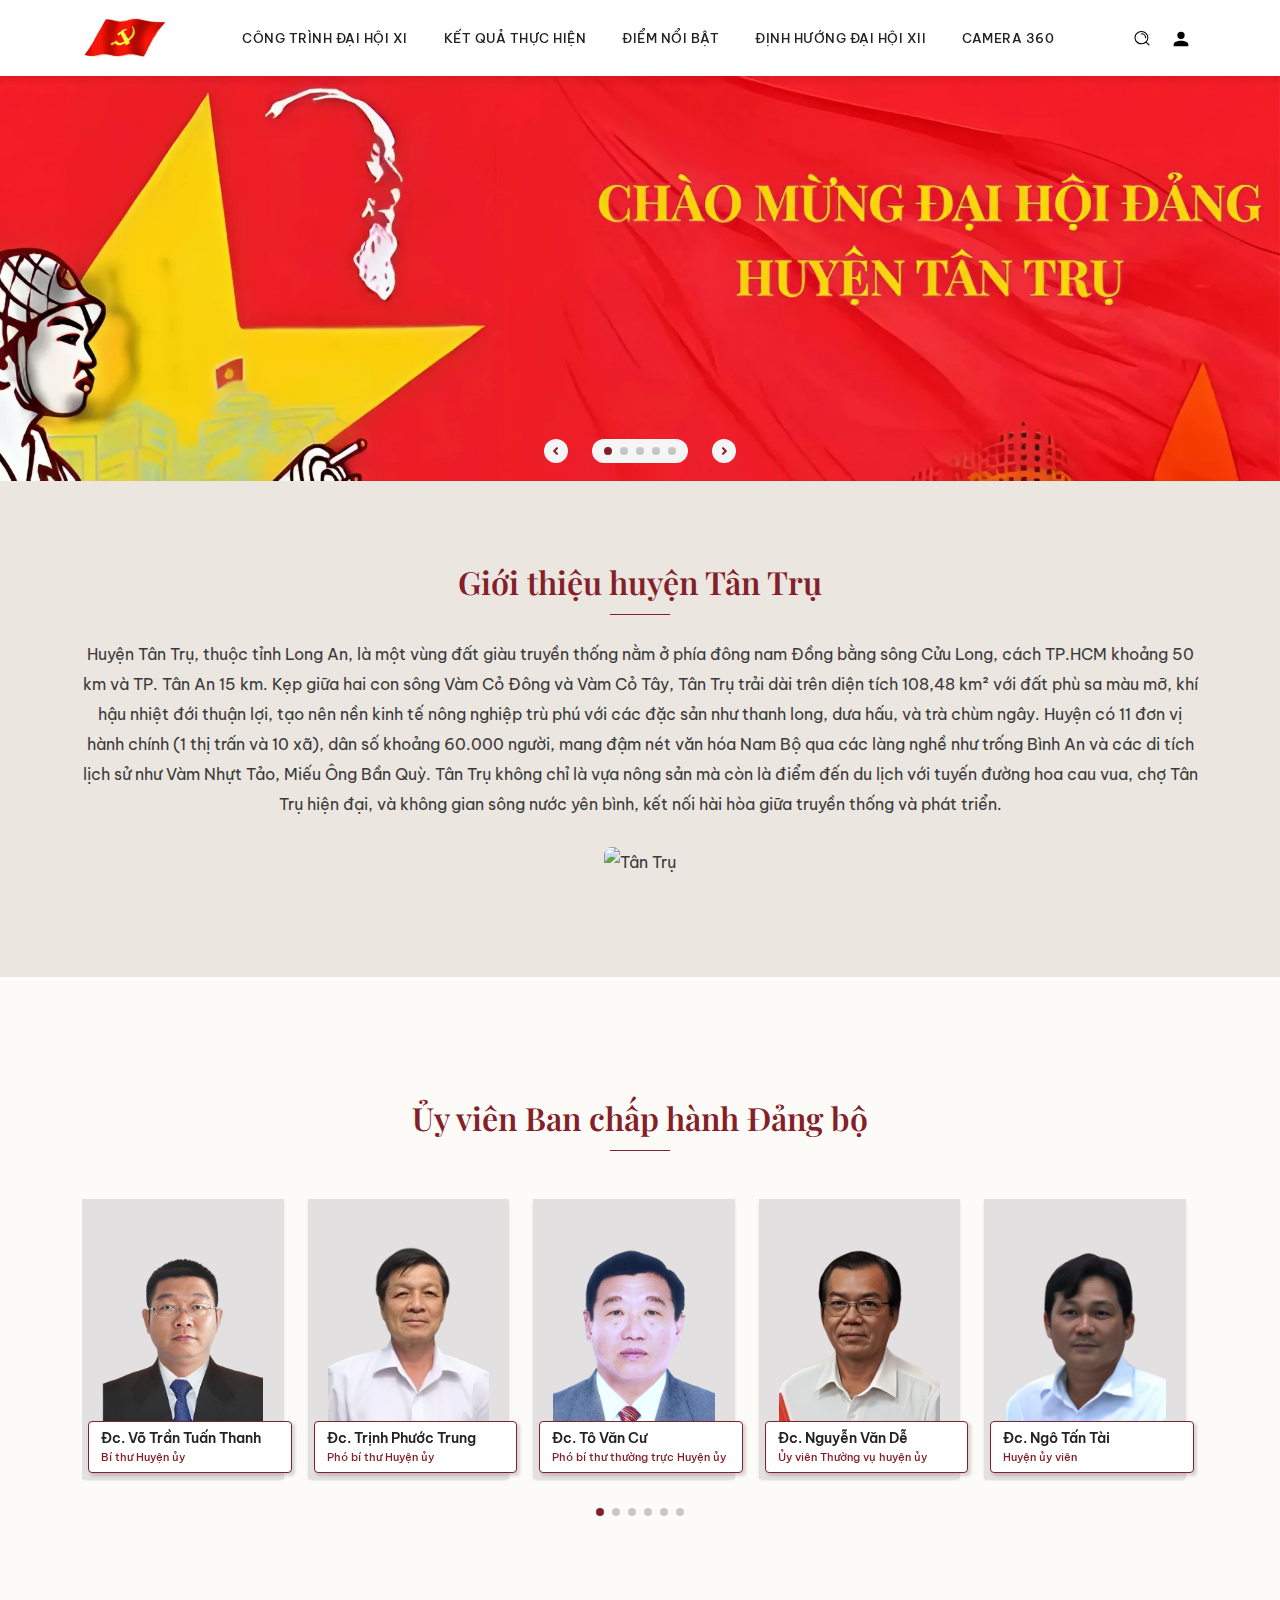
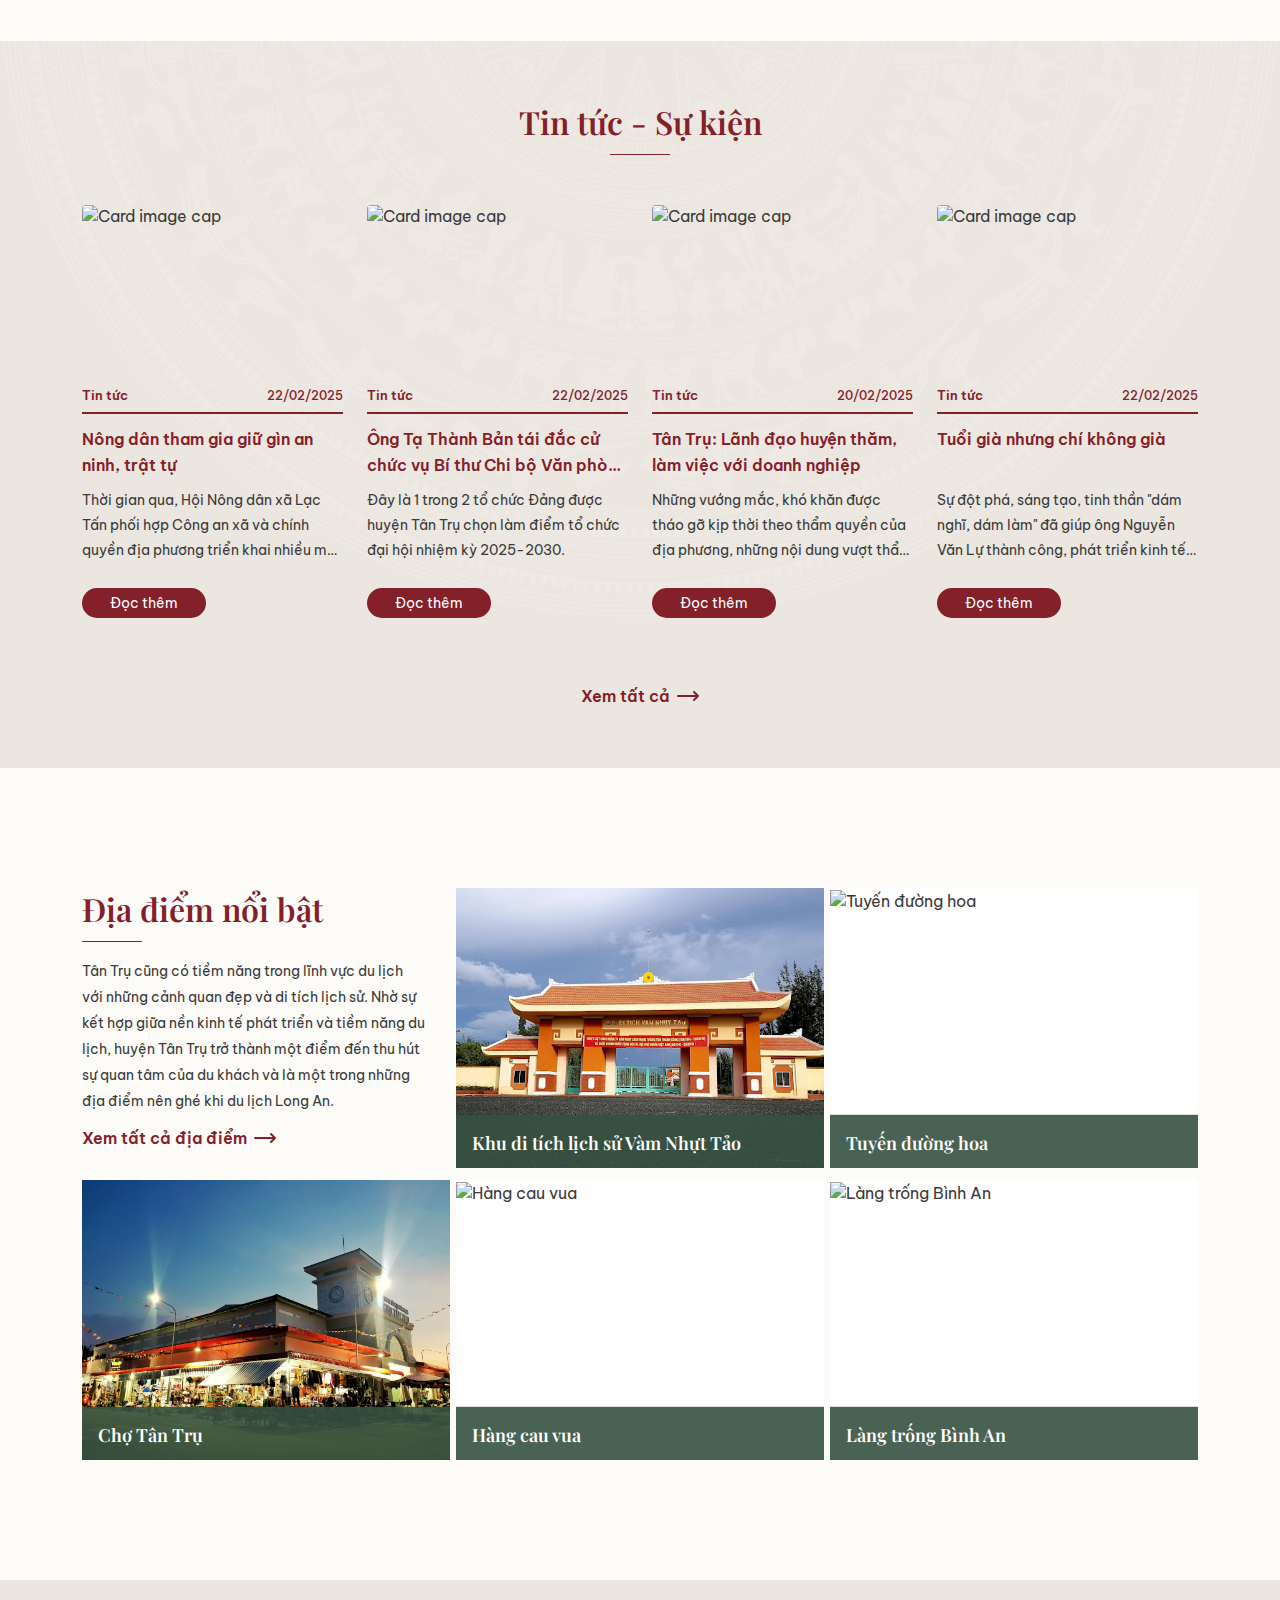
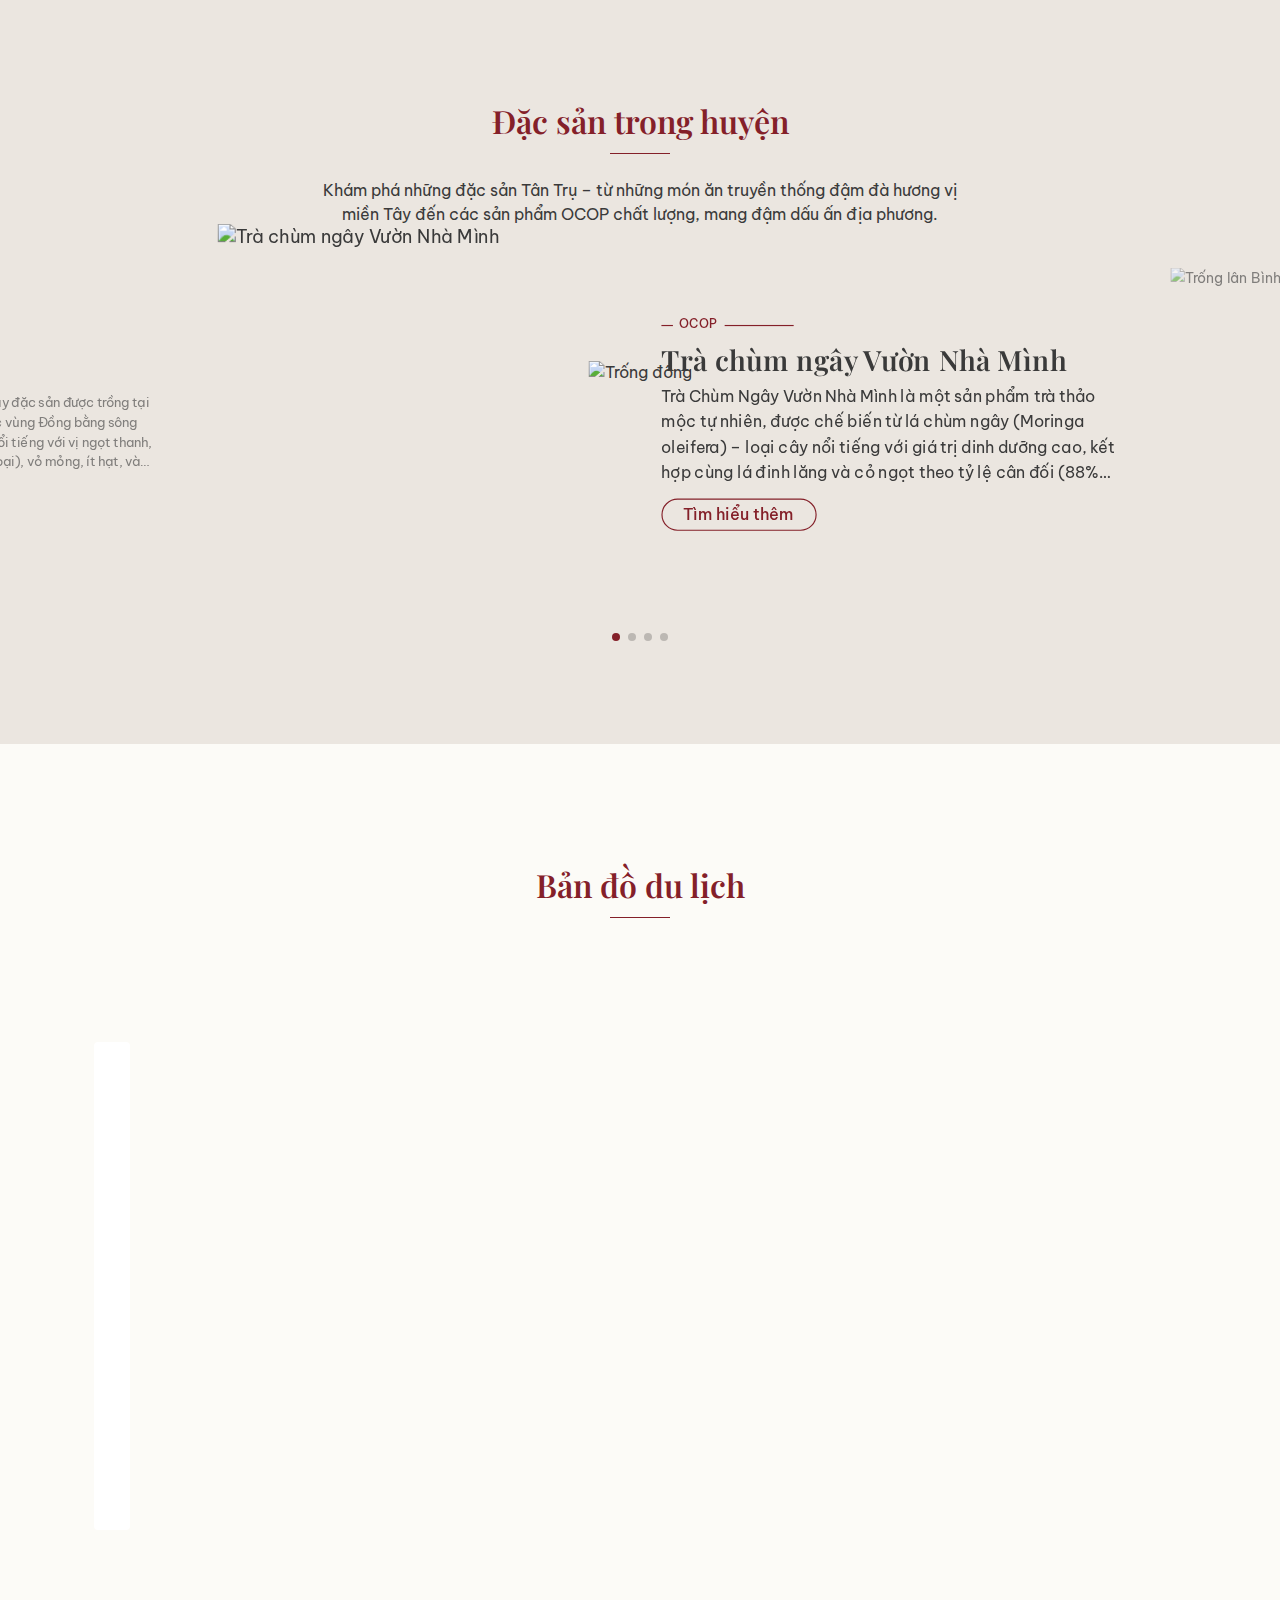
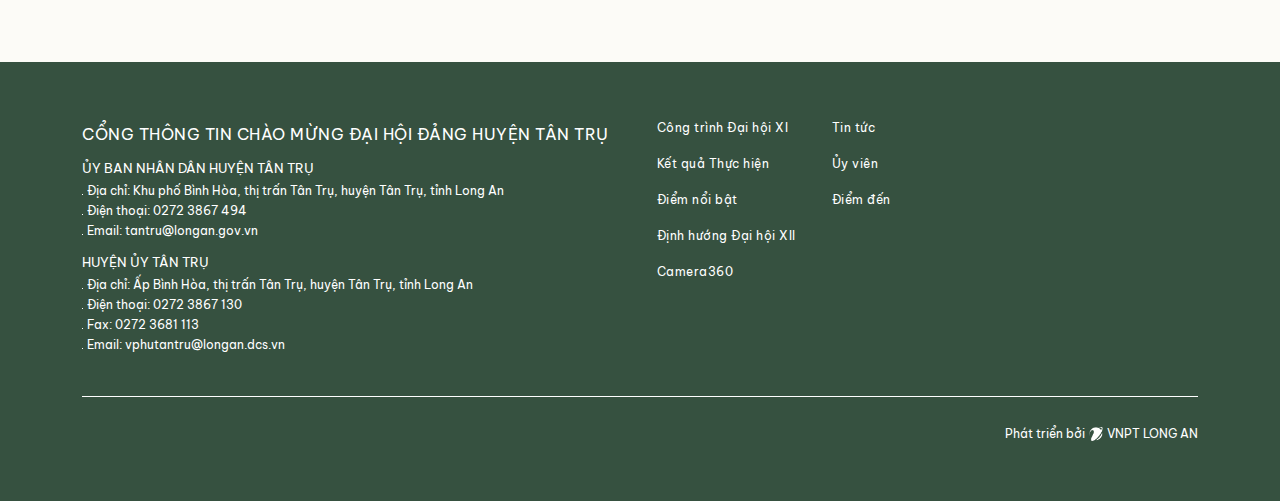
==== commit a5580831: "update banner slider" ====
--- a/index.html
+++ b/index.html
@@ -80,14 +80,26 @@
     </header>
     <main>
         <div class="blur"></div>
-        <!-- <section class="banner">
+        <section class="banner banner-sub">
             <div class="banner-slider">
                 <div class="swiper-wrapper">
+                    <!-- <div class="swiper-slide">
+                        <div class="banner-bg">
+                            <img src="./assets/images/banner-bg-3.jpeg" alt="banner">
+                        </div>
+                        <div class="content">
+                            <div>Chào mừng đại hội Đảng XII</div>
+                            <div>huyện tân trụ</div>
+                        </div>
+                    </div> -->
+                    <div class="swiper-slide">
+                        <img src="./assets/images/banner-1-2.jpeg" alt="banner">
+                    </div>
                     <div class="swiper-slide">
                         <img src="./assets/images/banner-8.jpg" alt="banner">
                     </div>
                     <div class="swiper-slide">
-                        <img src="https://thanhnien.mediacdn.vn/Uploaded/datdt/2022_01_10/20220102-151017-8941.jpg"
+                        <img src="./assets/images/banner-3.jpg"
                             alt="banner">
                     </div>
                     <div class="swiper-slide">
@@ -121,24 +133,16 @@
                     </div>
                 </div>
             </div>
-        </section> -->
+        </section>
         <!-- <section class="banner banner-sub">
-            <img src="https://staticv2.vnptigate.vn/logo/trong-dong.png" alt="shape-3" class="shape-3">
-            <img src="https://png.pngtree.com/png-clipart/20220125/original/pngtree-workers-peasants-and-soldiers-png-image_7215046.png" alt="shape-4" class="shape-4">
+            <div class="banner-bg">
+                <img src="./assets/images/banner-bg-3.jpeg" alt="banner">
+            </div>
             <div class="content">
                 <div>Chào mừng đại hội Đảng</div>
                 <div>huyện tân trụ</div>
             </div>
         </section> -->
-        <section class="banner banner-sub">
-            <div class="banner-bg">
-                <img src="./assets/images/banner-bg-3.jpeg" alt="banner">
-            </div>
-            <div class="content">
-                <div>Chào mừng đại hội Đảng</div>
-                <div>huyện tân trụ</div>
-            </div>
-        </section>
         <section class="about">
             <div class="container">
                 <img class="shape-1" src="https://staticv2.vnptigate.vn/logo/trong-dong.png" alt="Trống đồng">
--- a/assets/css/home.css
+++ b/assets/css/home.css
@@ -17,12 +17,12 @@
     z-index: 2;
 }
 
-.banner.banner-sub .banner-bg img {
-    width: 100%;
-    height: 42vh;
+/* .banner.banner-sub .banner-bg img {
+    width: 100%;
+    height: 70vh;
     object-fit: cover;
     object-position: top;
-}
+} */
 
 .banner.banner-sub {
     position: relative;
@@ -39,18 +39,13 @@
     font-size: 42px;
     line-height: 52px;
     font-weight: 700;
-    /* height: 100%; */
     width: fit-content;
     position: absolute;
-    top: 50%;
-    /* left: 50%; */
-    right: 15%;
+    top: 40%;
+    right: 8%;
     transform: translateY( -50%);
     z-index: 2;
     text-align: center;
-    /* color: #f20d0d; */
-    /* text-shadow: 2px 0 var(--yellow-color), -2px 0 var(--yellow-color), 0 2px var(--yellow-color), 0 -2px var(--yellow-color),
-               1px 1px var(--yellow-color), -1px -1px var(--yellow-color), 1px -1px var(--yellow-color), -1px 1px var(--yellow-color); */
     text-transform: uppercase;
     color: #fbd00a;
     text-shadow: 2px 0 #dc3545, -2px 0 #dc3545, 0 2px #dc3545, 0 -2px #dc3545, 1px 1px #dc3545, -1px -1px #dc3545, 1px -1px #dc3545, -1px 1px #dc3545;
@@ -59,7 +54,7 @@
 .banner .swiper-slide img {
     display: block;
     width: 100%;
-    height: calc(100vh - 76px);
+    height: 50vh;
     object-fit: cover;
 }
 
@@ -1360,6 +1355,12 @@
     gap: 36px 24px;
 }
 
+@media screen and (max-width: 1300px) {
+    .banner .swiper-slide img {
+        height: 45vh;
+    }
+}
+
 /**
 * 1200
 **/
@@ -1371,7 +1372,8 @@
     }
 
     .banner .swiper-slide img {
-        height: 80vh;
+        height: 40vh;
+        object-position: right;
     }
 
     .about {
@@ -1473,12 +1475,13 @@
     }
 
     .banner.banner-sub .swiper-slide img {
-        height: 40vh;
-    }
-
-    .banner.banner-sub .banner-bg img {
+        height: 35vh;
+        object-position: right;
+    }
+
+    /* .banner.banner-sub .banner-bg img {
         height: 25vh;
-    }
+    } */
 
     .banner.banner-sub .content {
         font-size: 28px;
@@ -1600,12 +1603,13 @@
     **/
 
     .banner.banner-sub .swiper-slide img {
-        height: 25vh;
-    }
-
-    .banner.banner-sub .banner-bg img {
         height: 20vh;
-    }
+        object-position: right;
+    }
+
+    /* .banner.banner-sub .banner-bg img {
+        height: 20vh;
+    } */
 
     .banner.banner-sub .content {
         font-size: 18px;
